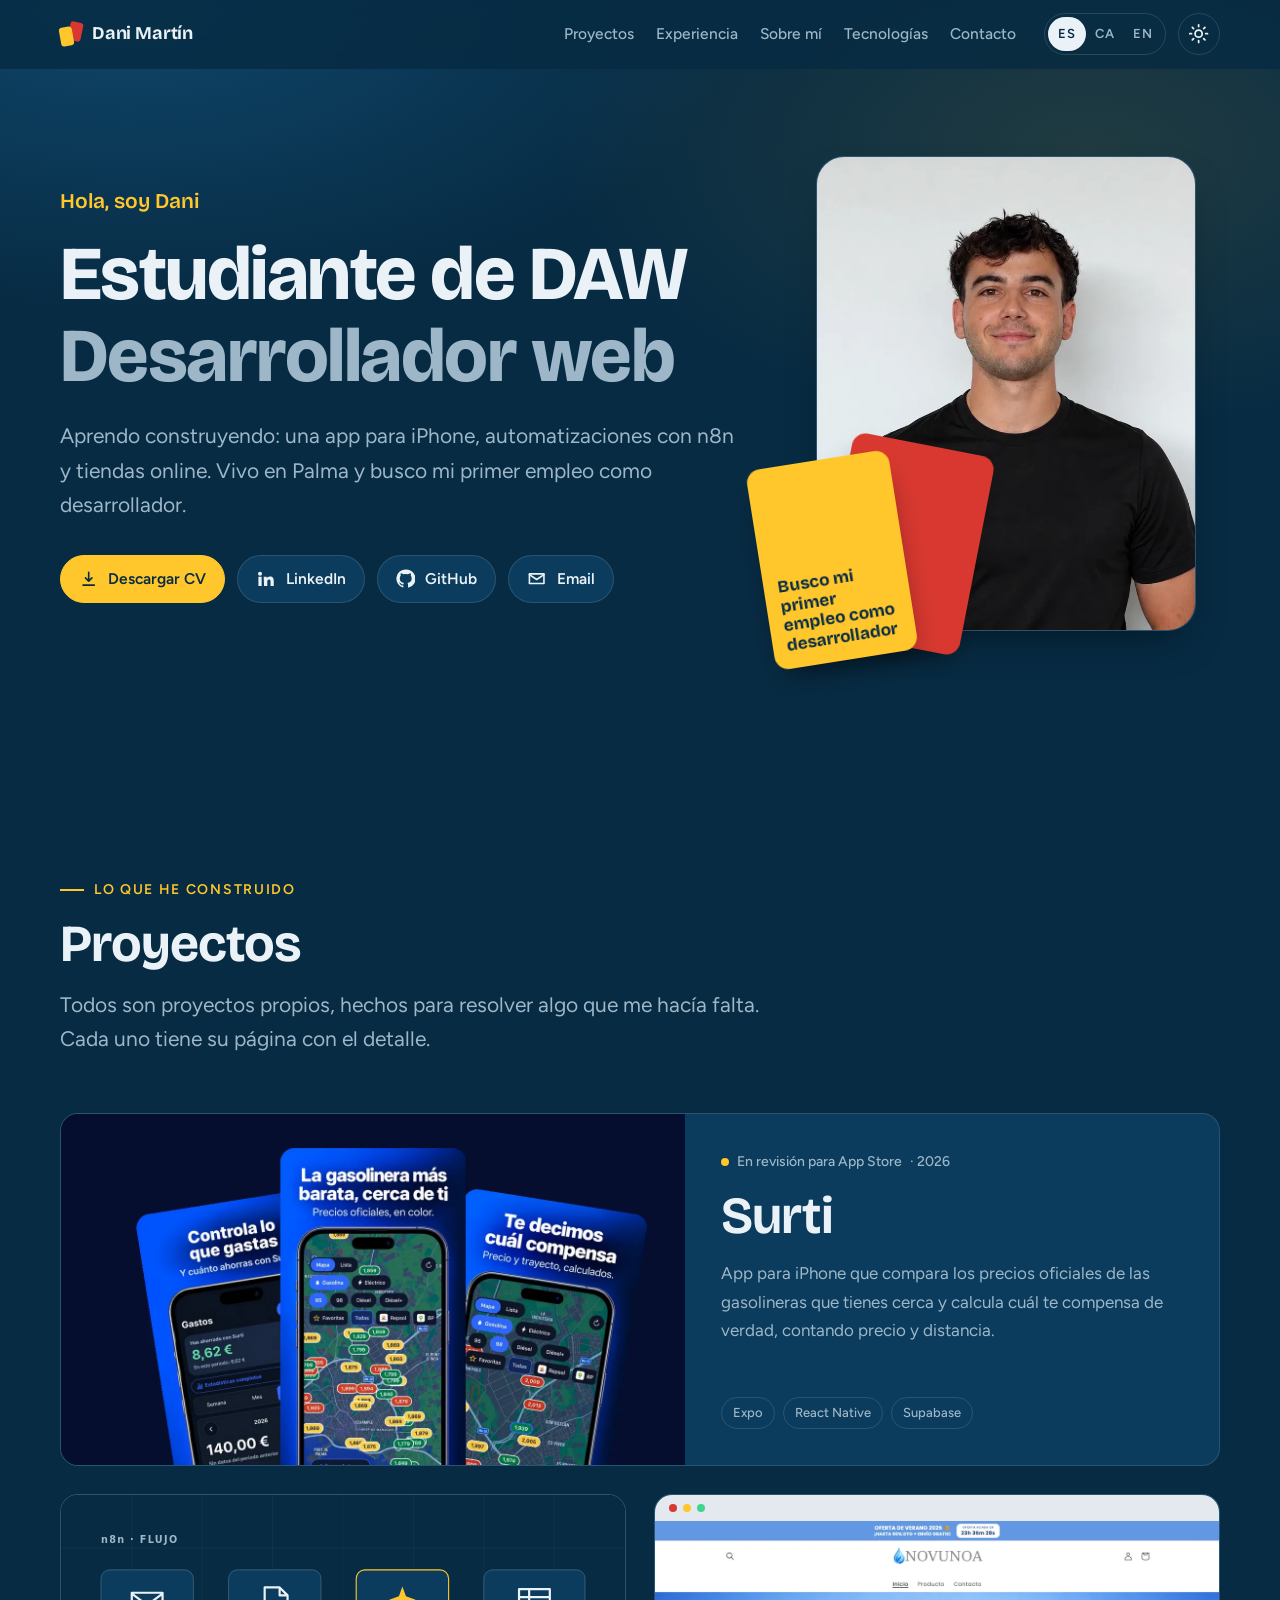
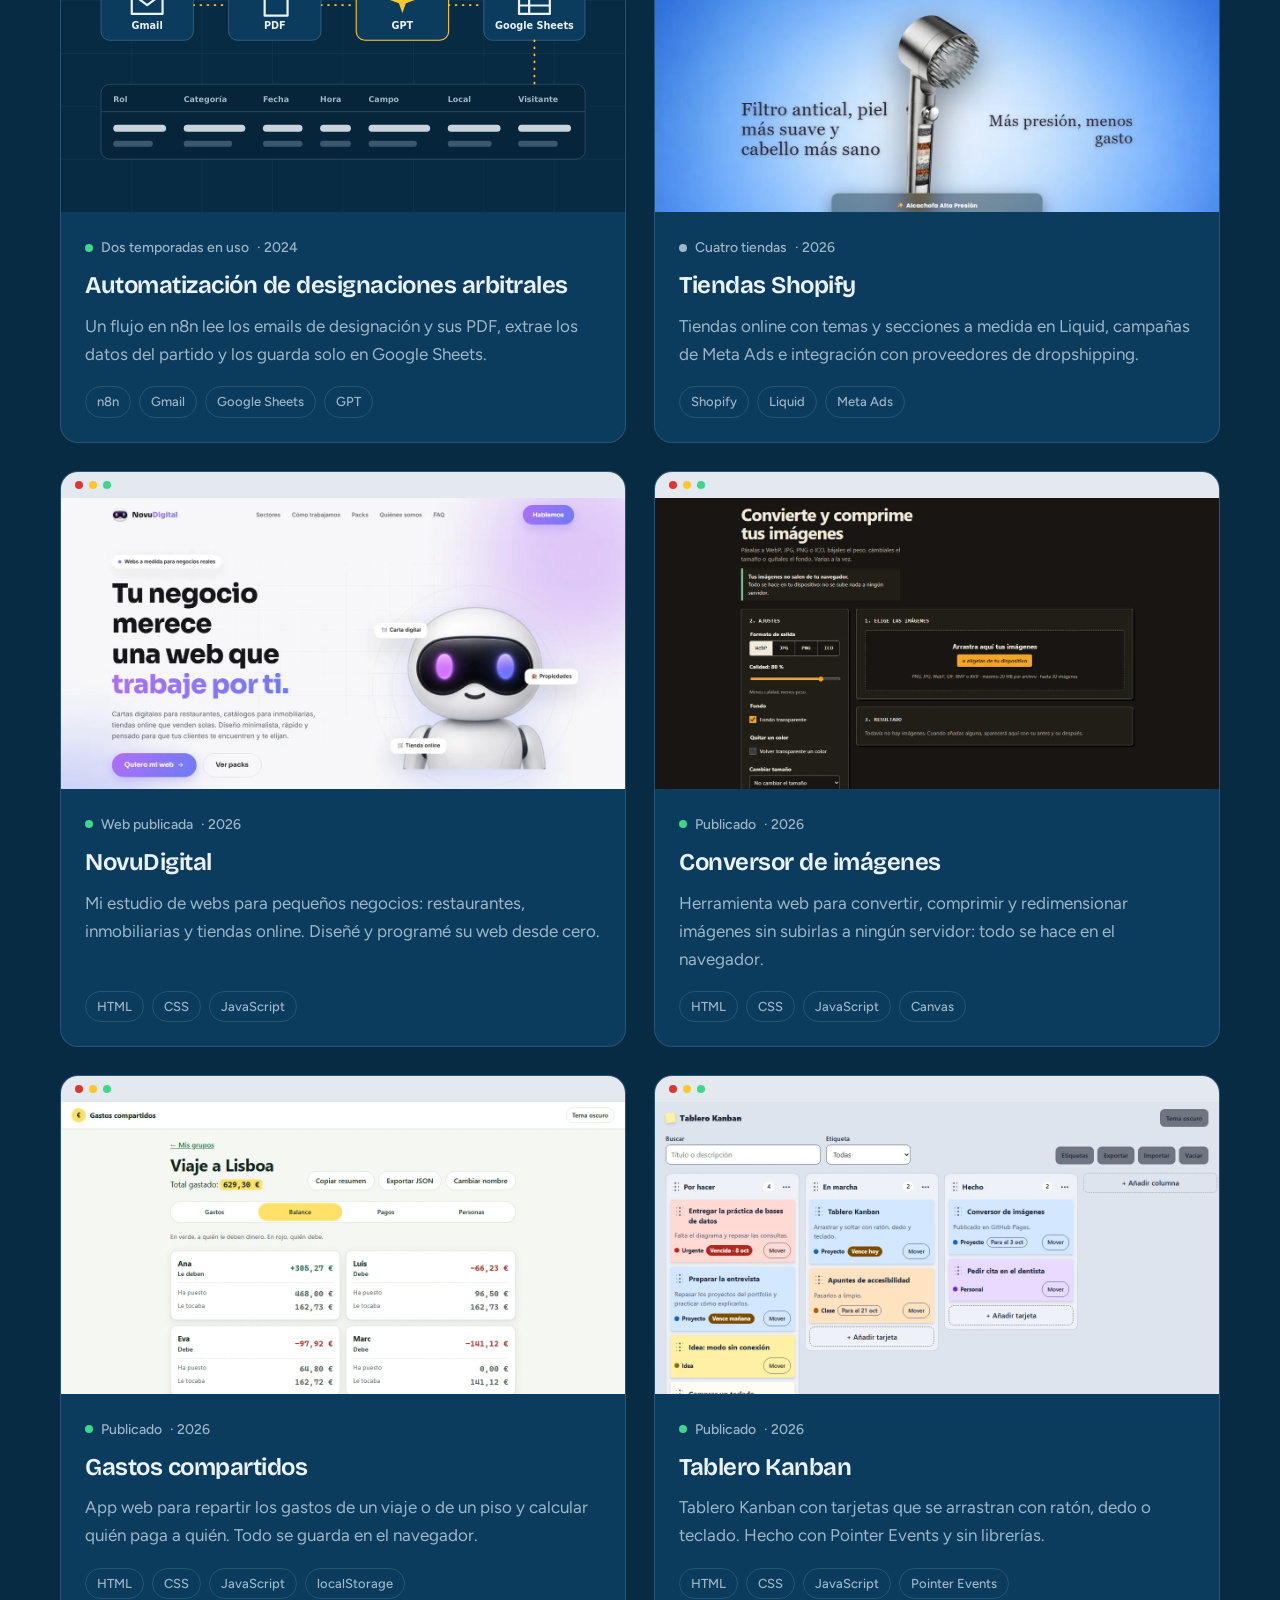
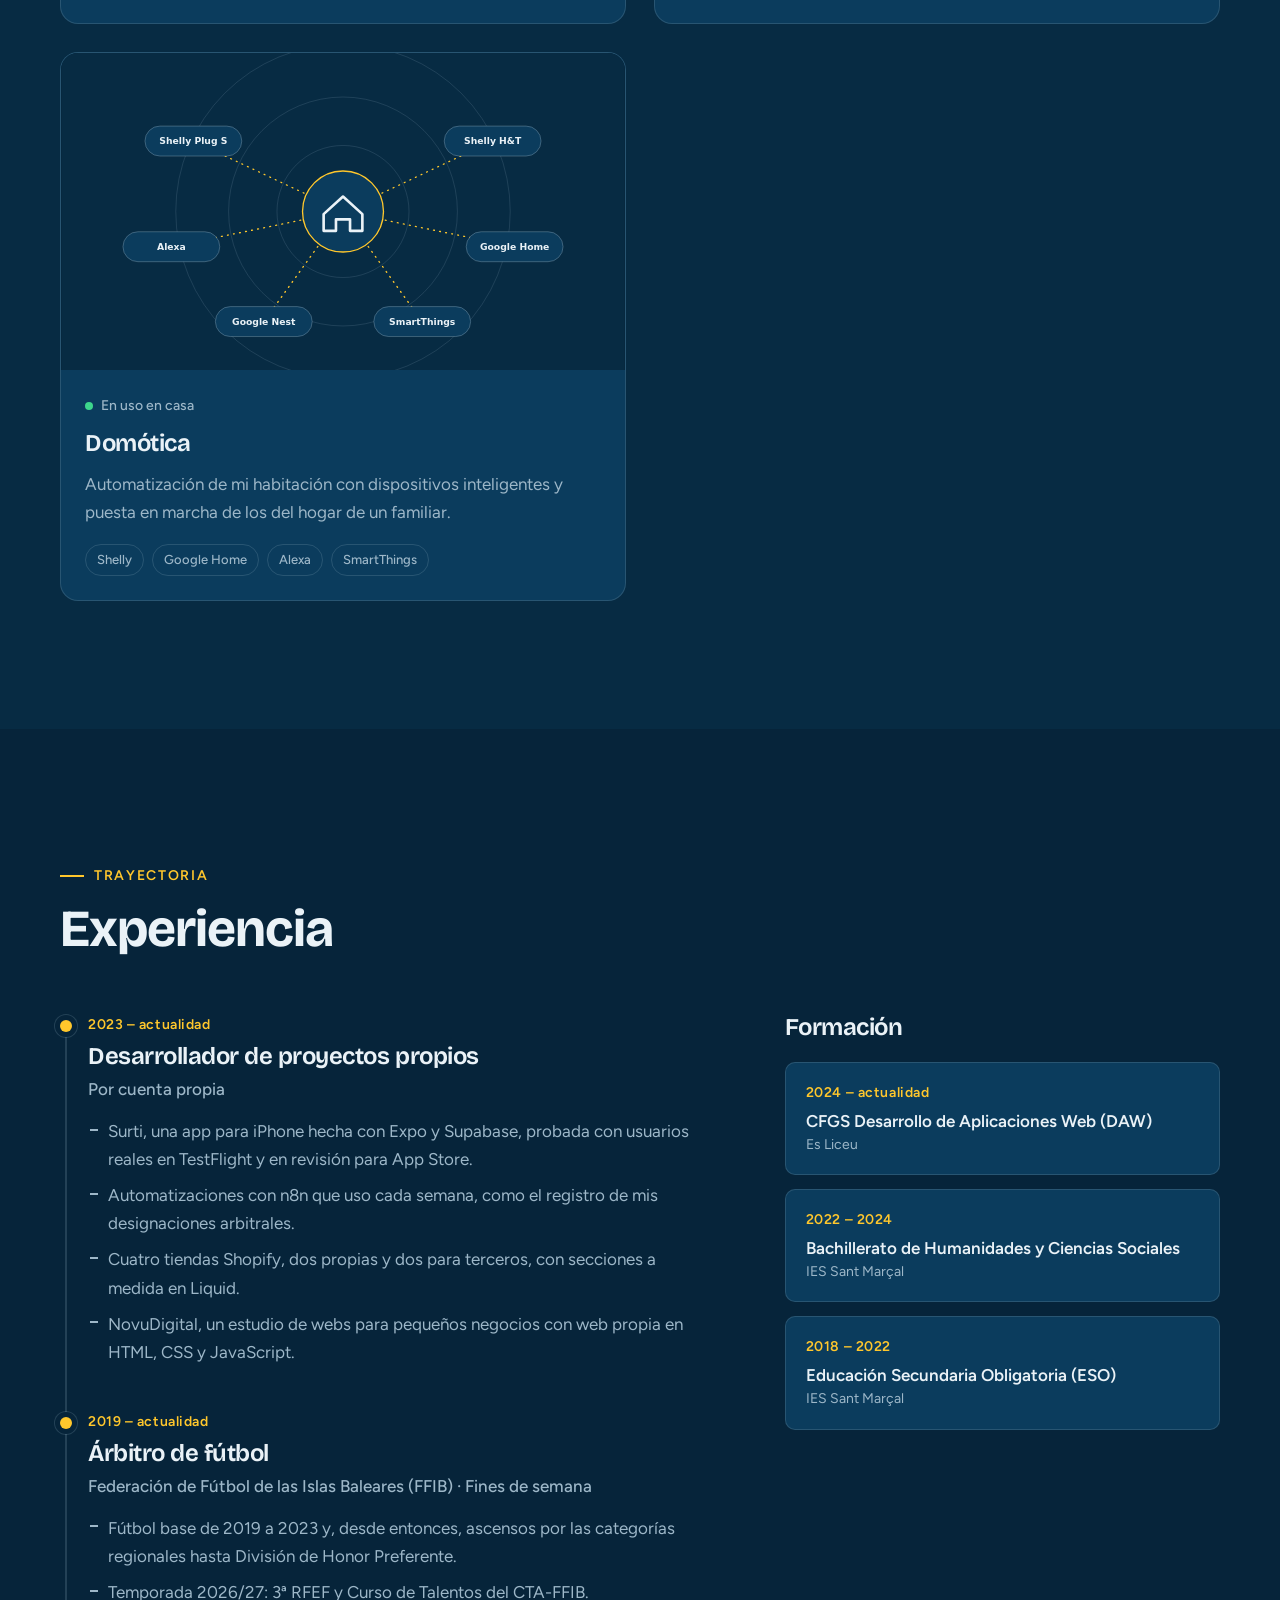
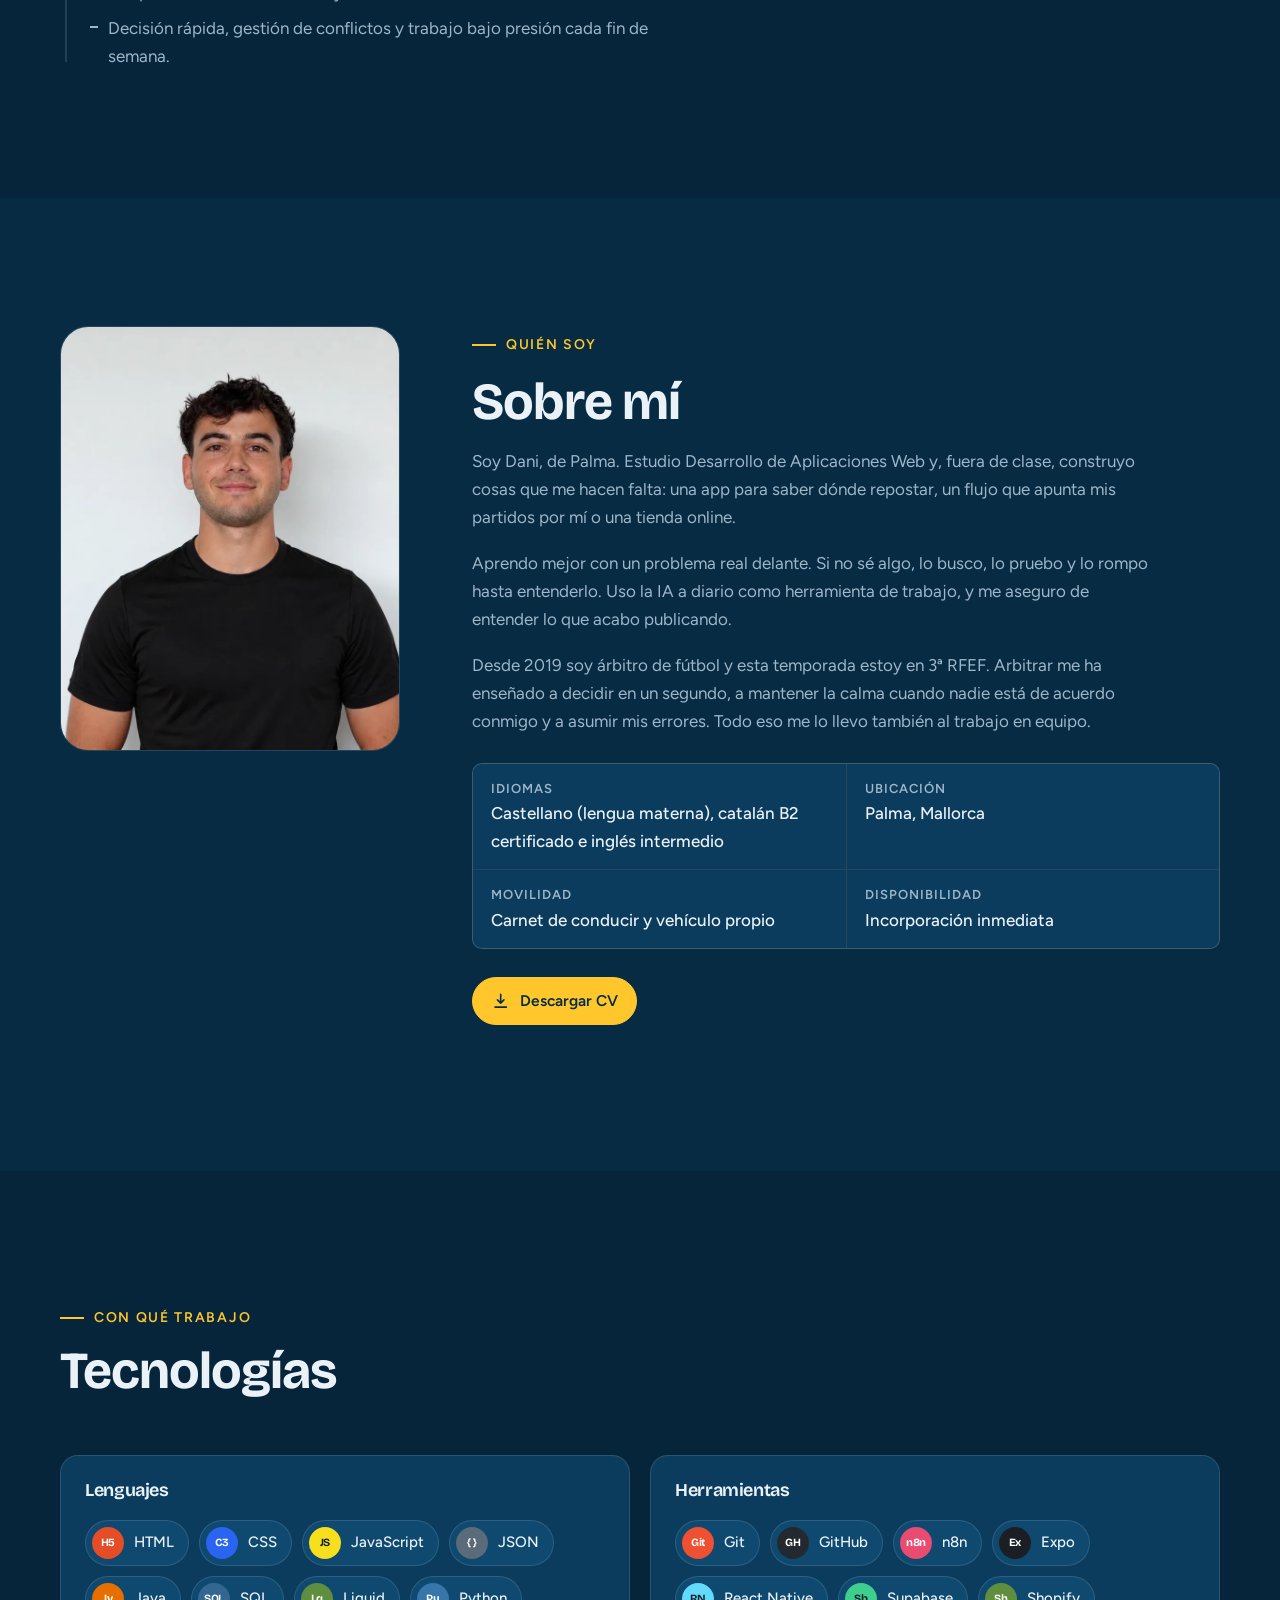
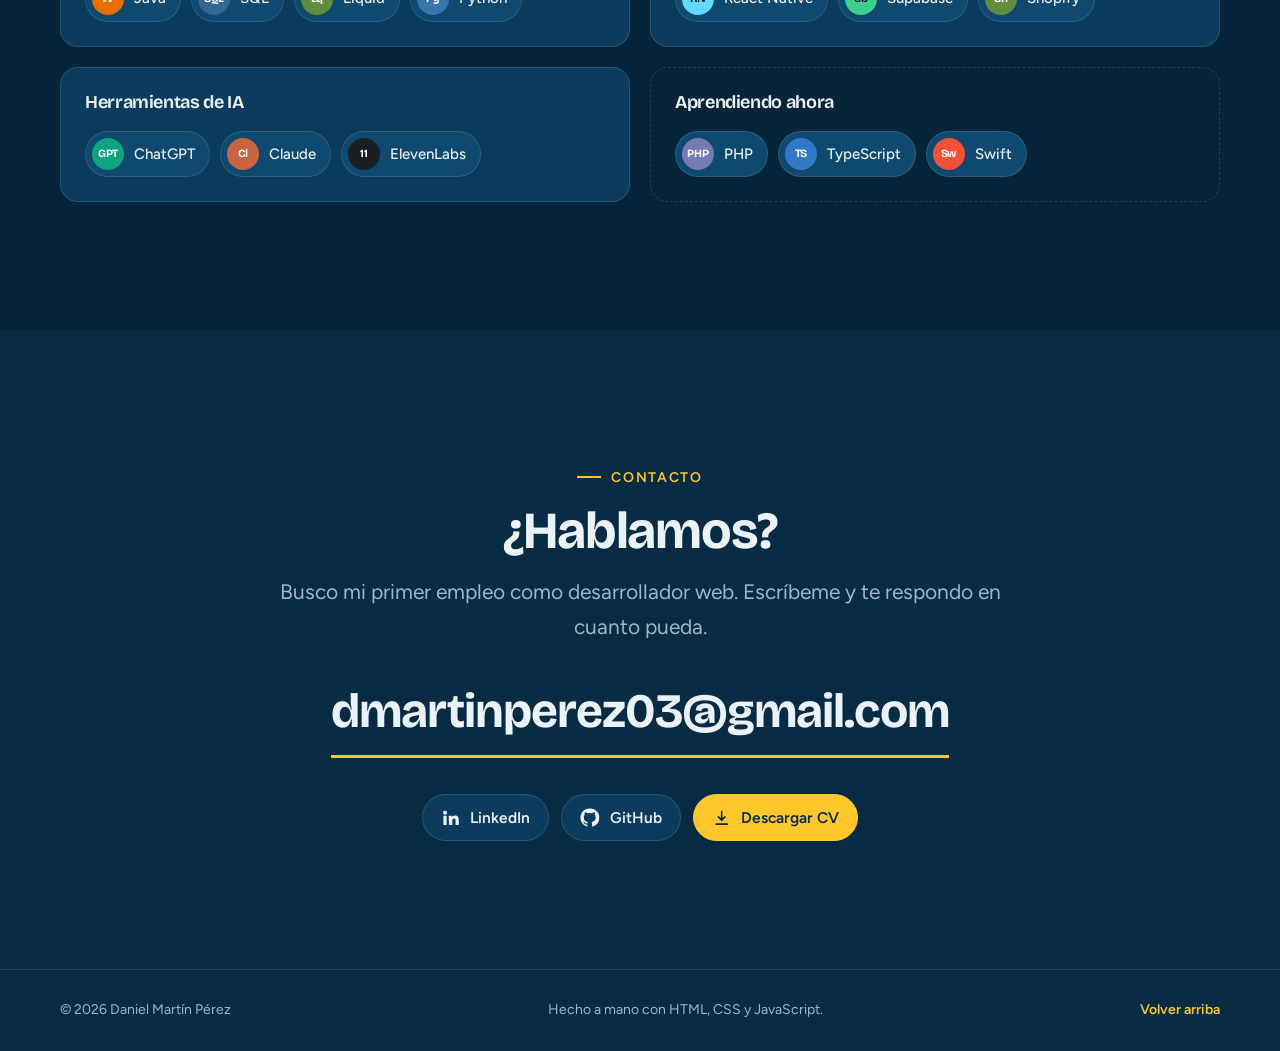
==== index.html @ a33f3e6a "Añade el proyecto Tablero Kanban: tarjeta, página y traducciones" ====
<!DOCTYPE html>
<html lang="es" data-theme="dark">
<head>
  <meta charset="utf-8">
  <meta name="viewport" content="width=device-width, initial-scale=1">
  <title data-i18n="meta.title">Dani Martín · Desarrollador web en Palma</title>
  <meta name="description" data-i18n-attr="content=meta.desc" content="Portfolio de Daniel Martín Pérez, estudiante de DAW en Palma. Proyectos propios: app para iPhone, automatizaciones con n8n y tiendas Shopify.">
  <meta name="author" content="Daniel Martín Pérez">
  <meta name="theme-color" content="#072B43">
  <link rel="canonical" href="https://danimartin03.github.io/">

  <!-- Open Graph / Twitter Card -->
  <meta property="og:type" content="website">
  <meta property="og:url" content="https://danimartin03.github.io/">
  <meta property="og:title" content="Dani Martín · Desarrollador web en Palma">
  <meta property="og:description" content="Estudiante de DAW. Proyectos propios: app para iPhone, automatizaciones con n8n y tiendas Shopify.">
  <meta property="og:image" content="https://danimartin03.github.io/assets/img/og.jpg">
  <meta property="og:locale" content="es_ES">
  <meta name="twitter:card" content="summary_large_image">
  <meta name="twitter:title" content="Dani Martín · Desarrollador web en Palma">
  <meta name="twitter:description" content="Estudiante de DAW. Proyectos propios: app para iPhone, automatizaciones con n8n y tiendas Shopify.">
  <meta name="twitter:image" content="https://danimartin03.github.io/assets/img/og.jpg">

  <link rel="icon" href="favicon.svg" type="image/svg+xml">

  <!-- Se ejecuta antes de pintar: aplica el tema guardado y avisa al CSS de que hay JS -->
  <script>
    (function () {
      var root = document.documentElement;
      root.classList.add('js');
      try {
        var saved = localStorage.getItem('theme');
        if (saved === 'light' || saved === 'dark') root.setAttribute('data-theme', saved);
      } catch (e) { /* sin acceso a localStorage: se queda el tema oscuro */ }
    })();
  </script>

  <link rel="preconnect" href="https://fonts.googleapis.com">
  <link rel="preconnect" href="https://fonts.gstatic.com" crossorigin>
  <link href="https://fonts.googleapis.com/css2?family=Bricolage+Grotesque:opsz,wght@12..96,400..800&family=Figtree:wght@400;500;600&display=swap" rel="stylesheet">

  <link rel="stylesheet" href="css/base.css">
  <link rel="stylesheet" href="css/layout.css">
  <link rel="stylesheet" href="css/components.css">
  <link rel="stylesheet" href="css/animations.css">
</head>
<body>
  <a class="skip-link" href="#contenido" data-i18n="a11y.skip">Saltar al contenido</a>
  <div class="progress" aria-hidden="true"><span class="progress__bar"></span></div>

  <!-- ============ CABECERA ============ -->
  <header class="header">
    <div class="container header__inner">
      <a class="logo" href="#inicio" aria-label="Dani Martín, inicio" data-i18n-attr="aria-label=a11y.home">
        <span class="logo__cards" aria-hidden="true"><i></i><i></i></span>
        Dani Martín
      </a>

      <button class="icon-btn header__toggle" type="button" aria-expanded="false" aria-controls="menu" aria-label="Abrir menú" data-i18n-attr="aria-label=a11y.menu">
        <svg class="icon icon--open" aria-hidden="true"><use href="assets/icons/sprite.svg#menu"/></svg>
        <svg class="icon icon--close" aria-hidden="true"><use href="assets/icons/sprite.svg#close"/></svg>
      </button>

      <div class="header__menu" id="menu">
        <nav class="nav" aria-label="Principal" data-i18n-attr="aria-label=a11y.nav">
          <a class="nav__link" href="#proyectos" data-i18n="nav.projects">Proyectos</a>
          <a class="nav__link" href="#experiencia" data-i18n="nav.experience">Experiencia</a>
          <a class="nav__link" href="#sobre-mi" data-i18n="nav.about">Sobre mí</a>
          <a class="nav__link" href="#tecnologias" data-i18n="nav.tech">Tecnologías</a>
          <a class="nav__link" href="#contacto" data-i18n="nav.contact">Contacto</a>
        </nav>

        <div class="header__tools">
          <div class="lang" role="group" aria-label="Idioma" data-i18n-attr="aria-label=a11y.lang">
            <button class="lang__btn" type="button" data-lang="es" aria-pressed="true" lang="es" title="Castellano">ES</button>
            <button class="lang__btn" type="button" data-lang="ca" aria-pressed="false" lang="ca" title="Català">CA</button>
            <button class="lang__btn" type="button" data-lang="en" aria-pressed="false" lang="en" title="English">EN</button>
          </div>
          <button class="icon-btn theme-toggle" type="button" aria-label="Cambiar entre tema claro y oscuro" data-i18n-attr="aria-label=a11y.theme">
            <svg class="icon icon--sun" aria-hidden="true"><use href="assets/icons/sprite.svg#sun"/></svg>
            <svg class="icon icon--moon" aria-hidden="true"><use href="assets/icons/sprite.svg#moon"/></svg>
          </button>
        </div>
      </div>
    </div>
  </header>

  <main id="contenido">

    <!-- ============ PORTADA ============ -->
    <section class="hero" id="inicio">
      <div class="container hero__grid">
        <div class="hero__text">
          <p class="hero__hello hero-in" style="--d:0" data-i18n="hero.hello">Hola, soy Dani</p>
          <h1 class="hero__title hero-in" style="--d:1">
            <span data-i18n="hero.title1">Estudiante de DAW</span>
            <span class="hero__title-sep" aria-hidden="true">·</span>
            <span class="hero__title-accent" data-i18n="hero.title2">Desarrollador web</span>
          </h1>
          <p class="hero__lead hero-in" style="--d:2" data-i18n="hero.lead">Aprendo construyendo: una app para iPhone, automatizaciones con n8n y tiendas online. Vivo en Palma y busco mi primer empleo como desarrollador.</p>

          <ul class="hero__actions hero-in" style="--d:3">
            <li><a class="btn btn--primary" href="assets/cv/CV_Daniel_Martin_Perez.pdf" download>
              <svg class="icon" aria-hidden="true"><use href="assets/icons/sprite.svg#download"/></svg>
              <span data-i18n="cta.cv">Descargar CV</span></a></li>
            <li><a class="btn" href="https://www.linkedin.com/in/daniel-martin-perez-b0a5b6442" target="_blank" rel="noopener">
              <svg class="icon" aria-hidden="true"><use href="assets/icons/sprite.svg#linkedin"/></svg>LinkedIn</a></li>
            <li><a class="btn" href="https://github.com/danimartin03" target="_blank" rel="noopener">
              <svg class="icon" aria-hidden="true"><use href="assets/icons/sprite.svg#github"/></svg>GitHub</a></li>
            <li><a class="btn" href="mailto:dmartinperez03@gmail.com">
              <svg class="icon" aria-hidden="true"><use href="assets/icons/sprite.svg#mail"/></svg>
              <span data-i18n="cta.email">Email</span></a></li>
          </ul>
        </div>

        <div class="hero__visual">
          <div class="hero__photo hero-in" style="--d:2">
            <img src="assets/img/dani.webp" width="720" height="900" alt="Retrato de Dani Martín con camiseta negra" data-i18n-attr="alt=hero.photoAlt" fetchpriority="high">
          </div>
          <!-- Las dos tarjetas de árbitro: caen al final de la secuencia de entrada -->
          <div class="ref-card ref-card--red" aria-hidden="true"></div>
          <p class="ref-card ref-card--yellow" data-i18n="hero.card">Busco mi primer empleo como desarrollador</p>
        </div>
      </div>
    </section>

    <!-- ============ PROYECTOS ============ -->
    <section class="section" id="proyectos" aria-labelledby="t-proyectos">
      <div class="container">
        <header class="section__head" data-reveal>
          <p class="eyebrow reveal" data-i18n="projects.eyebrow">Lo que he construido</p>
          <h2 class="section__title reveal" id="t-proyectos" data-i18n="projects.title">Proyectos</h2>
          <p class="section__intro reveal" data-i18n="projects.intro">Todos son proyectos propios, hechos para resolver algo que me hacía falta. Cada uno tiene su página con el detalle.</p>
        </header>

        <div class="projects" data-reveal>

          <article class="card card--featured reveal">
            <div class="card__media">
              <img src="assets/img/proyectos/surti-cover.webp" width="1280" height="720" loading="lazy" alt="Tres pantallas de Surti: gastos, mapa de precios y mejor opción" data-i18n-attr="alt=surti.coverAlt">
              <img class="card__media-hover" src="assets/img/proyectos/surti-web.webp" width="1280" height="720" loading="lazy" alt="">
              <span class="card__cta" aria-hidden="true"><span data-i18n="projects.view">Ver proyecto</span>
                <svg class="icon"><use href="assets/icons/sprite.svg#arrow-right"/></svg></span>
            </div>
            <div class="card__body">
              <p class="card__status"><span class="dot dot--yellow"></span><span data-i18n="surti.status">En revisión para App Store</span> · 2026</p>
              <h3 class="card__title"><a href="proyectos/surti.html">Surti</a></h3>
              <p class="card__desc" data-i18n="surti.card">App para iPhone que compara los precios oficiales de las gasolineras que tienes cerca y calcula cuál te compensa de verdad, contando precio y distancia.</p>
              <ul class="tags" aria-label="Tecnologías" data-i18n-attr="aria-label=a11y.techList">
                <li>Expo</li><li>React Native</li><li>Supabase</li>
              </ul>
            </div>
          </article>

          <article class="card reveal">
            <div class="card__media">
              <img src="assets/img/proyectos/designaciones.svg" width="1280" height="720" loading="lazy" alt="Esquema del flujo: Gmail, PDF, GPT y Google Sheets" data-i18n-attr="alt=n8n.coverAlt">
              <span class="card__cta" aria-hidden="true"><span data-i18n="projects.view">Ver proyecto</span>
                <svg class="icon"><use href="assets/icons/sprite.svg#arrow-right"/></svg></span>
            </div>
            <div class="card__body">
              <p class="card__status"><span class="dot dot--green"></span><span data-i18n="n8n.status">Dos temporadas en uso</span> · 2024</p>
              <h3 class="card__title"><a href="proyectos/designaciones.html" data-i18n="n8n.title">Automatización de designaciones arbitrales</a></h3>
              <p class="card__desc" data-i18n="n8n.card">Un flujo en n8n lee los emails de designación y sus PDF, extrae los datos del partido y los guarda solo en Google Sheets.</p>
              <ul class="tags" aria-label="Tecnologías" data-i18n-attr="aria-label=a11y.techList">
                <li>n8n</li><li>Gmail</li><li>Google Sheets</li><li>GPT</li>
              </ul>
            </div>
          </article>

          <article class="card reveal">
            <div class="card__media card__media--browser">
              <img src="assets/img/proyectos/tienda-web.webp" width="1280" height="720" loading="lazy" alt="Página de inicio de una de mis tiendas en Shopify" data-i18n-attr="alt=shop.coverAlt">
              <span class="card__cta" aria-hidden="true"><span data-i18n="projects.view">Ver proyecto</span>
                <svg class="icon"><use href="assets/icons/sprite.svg#arrow-right"/></svg></span>
            </div>
            <div class="card__body">
              <p class="card__status"><span class="dot"></span><span data-i18n="shop.status">Cuatro tiendas</span> · 2026</p>
              <h3 class="card__title"><a href="proyectos/tiendas-shopify.html" data-i18n="shop.title">Tiendas Shopify</a></h3>
              <p class="card__desc" data-i18n="shop.card">Tiendas online con temas y secciones a medida en Liquid, campañas de Meta Ads e integración con proveedores de dropshipping.</p>
              <ul class="tags" aria-label="Tecnologías" data-i18n-attr="aria-label=a11y.techList">
                <li>Shopify</li><li>Liquid</li><li>Meta Ads</li>
              </ul>
            </div>
          </article>

          <article class="card reveal">
            <div class="card__media card__media--browser">
              <img src="assets/img/proyectos/novudigital-web.webp" width="1280" height="720" loading="lazy" alt="Página de inicio de NovuDigital" data-i18n-attr="alt=novu.coverAlt">
              <span class="card__cta" aria-hidden="true"><span data-i18n="projects.view">Ver proyecto</span>
                <svg class="icon"><use href="assets/icons/sprite.svg#arrow-right"/></svg></span>
            </div>
            <div class="card__body">
              <p class="card__status"><span class="dot dot--green"></span><span data-i18n="novu.status">Web publicada</span> · 2026</p>
              <h3 class="card__title"><a href="proyectos/novudigital.html">NovuDigital</a></h3>
              <p class="card__desc" data-i18n="novu.card">Mi estudio de webs para pequeños negocios: restaurantes, inmobiliarias y tiendas online. Diseñé y programé su web desde cero.</p>
              <ul class="tags" aria-label="Tecnologías" data-i18n-attr="aria-label=a11y.techList">
                <li>HTML</li><li>CSS</li><li>JavaScript</li>
              </ul>
            </div>
          </article>

          <article class="card reveal">
            <div class="card__media card__media--browser">
              <img src="assets/img/proyectos/conversor-imagenes-web.webp" width="1280" height="720" loading="lazy" alt="Pantalla del conversor de imágenes, con los ajustes a la izquierda y la zona para arrastrar las imágenes" data-i18n-attr="alt=conv.coverAlt">
              <span class="card__cta" aria-hidden="true"><span data-i18n="projects.view">Ver proyecto</span>
                <svg class="icon"><use href="assets/icons/sprite.svg#arrow-right"/></svg></span>
            </div>
            <div class="card__body">
              <p class="card__status"><span class="dot dot--green"></span><span data-i18n="conv.status">Publicado</span> · 2026</p>
              <h3 class="card__title"><a href="proyectos/conversor-imagenes.html" data-i18n="conv.title">Conversor de imágenes</a></h3>
              <p class="card__desc" data-i18n="conv.card">Herramienta web para convertir, comprimir y redimensionar imágenes sin subirlas a ningún servidor: todo se hace en el navegador.</p>
              <ul class="tags" aria-label="Tecnologías" data-i18n-attr="aria-label=a11y.techList">
                <li>HTML</li><li>CSS</li><li>JavaScript</li><li>Canvas</li>
              </ul>
            </div>
          </article>

          <article class="card reveal">
            <div class="card__media card__media--browser">
              <img src="assets/img/proyectos/gastos-compartidos-web.webp" width="1280" height="720" loading="lazy" alt="Pantalla de balance de Gastos compartidos, con lo que debe o le deben a cada persona de un grupo de ejemplo" data-i18n-attr="alt=gast.coverAlt">
              <span class="card__cta" aria-hidden="true"><span data-i18n="projects.view">Ver proyecto</span>
                <svg class="icon"><use href="assets/icons/sprite.svg#arrow-right"/></svg></span>
            </div>
            <div class="card__body">
              <p class="card__status"><span class="dot dot--green"></span><span data-i18n="gast.status">Publicado</span> · 2026</p>
              <h3 class="card__title"><a href="proyectos/gastos-compartidos.html" data-i18n="gast.title">Gastos compartidos</a></h3>
              <p class="card__desc" data-i18n="gast.card">App web para repartir los gastos de un viaje o de un piso y calcular quién paga a quién. Todo se guarda en el navegador.</p>
              <ul class="tags" aria-label="Tecnologías" data-i18n-attr="aria-label=a11y.techList">
                <li>HTML</li><li>CSS</li><li>JavaScript</li><li>localStorage</li>
              </ul>
            </div>
          </article>

          <article class="card reveal">
            <div class="card__media card__media--browser">
              <img src="assets/img/proyectos/tablero-kanban-web.webp" width="1280" height="720" loading="lazy" alt="Tablero Kanban con tres columnas y tarjetas de colores con etiquetas y fechas límite" data-i18n-attr="alt=kan.coverAlt">
              <span class="card__cta" aria-hidden="true"><span data-i18n="projects.view">Ver proyecto</span>
                <svg class="icon"><use href="assets/icons/sprite.svg#arrow-right"/></svg></span>
            </div>
            <div class="card__body">
              <p class="card__status"><span class="dot dot--green"></span><span data-i18n="kan.status">Publicado</span> · 2026</p>
              <h3 class="card__title"><a href="proyectos/tablero-kanban.html" data-i18n="kan.title">Tablero Kanban</a></h3>
              <p class="card__desc" data-i18n="kan.card">Tablero Kanban con tarjetas que se arrastran con ratón, dedo o teclado. Hecho con Pointer Events y sin librerías.</p>
              <ul class="tags" aria-label="Tecnologías" data-i18n-attr="aria-label=a11y.techList">
                <li>HTML</li><li>CSS</li><li>JavaScript</li><li>Pointer Events</li>
              </ul>
            </div>
          </article>

          <article class="card reveal">
            <div class="card__media">
              <img src="assets/img/proyectos/domotica.svg" width="1280" height="720" loading="lazy" alt="Ilustración de una casa conectada con seis dispositivos" data-i18n-attr="alt=domo.coverAlt">
              <span class="card__cta" aria-hidden="true"><span data-i18n="projects.view">Ver proyecto</span>
                <svg class="icon"><use href="assets/icons/sprite.svg#arrow-right"/></svg></span>
            </div>
            <div class="card__body">
              <p class="card__status"><span class="dot dot--green"></span><span data-i18n="domo.status">En uso en casa</span></p>
              <h3 class="card__title"><a href="proyectos/domotica.html" data-i18n="domo.title">Domótica</a></h3>
              <p class="card__desc" data-i18n="domo.card">Automatización de mi habitación con dispositivos inteligentes y puesta en marcha de los del hogar de un familiar.</p>
              <ul class="tags" aria-label="Tecnologías" data-i18n-attr="aria-label=a11y.techList">
                <li>Shelly</li><li>Google Home</li><li>Alexa</li><li>SmartThings</li>
              </ul>
            </div>
          </article>

        </div>
      </div>
    </section>

    <!-- ============ EXPERIENCIA Y FORMACIÓN ============ -->
    <section class="section section--alt" id="experiencia" aria-labelledby="t-experiencia">
      <div class="container">
        <header class="section__head" data-reveal>
          <p class="eyebrow reveal" data-i18n="exp.eyebrow">Trayectoria</p>
          <h2 class="section__title reveal" id="t-experiencia" data-i18n="exp.title">Experiencia</h2>
        </header>

        <div class="split">
          <ol class="timeline" data-reveal>
            <li class="timeline__item reveal">
              <p class="timeline__date" data-i18n="exp.dev.date">2023 – actualidad</p>
              <h3 class="timeline__role" data-i18n="exp.dev.role">Desarrollador de proyectos propios</h3>
              <p class="timeline__org" data-i18n="exp.dev.org">Por cuenta propia</p>
              <ul class="list">
                <li data-i18n="exp.dev.b1">Surti, una app para iPhone hecha con Expo y Supabase, probada con usuarios reales en TestFlight y en revisión para App Store.</li>
                <li data-i18n="exp.dev.b2">Automatizaciones con n8n que uso cada semana, como el registro de mis designaciones arbitrales.</li>
                <li data-i18n="exp.dev.b3">Cuatro tiendas Shopify, dos propias y dos para terceros, con secciones a medida en Liquid.</li>
                <li data-i18n="exp.dev.b4">NovuDigital, un estudio de webs para pequeños negocios con web propia en HTML, CSS y JavaScript.</li>
              </ul>
            </li>
            <li class="timeline__item reveal">
              <p class="timeline__date" data-i18n="exp.ref.date">2019 – actualidad</p>
              <h3 class="timeline__role" data-i18n="exp.ref.role">Árbitro de fútbol</h3>
              <p class="timeline__org" data-i18n="exp.ref.org">Federación de Fútbol de las Islas Baleares (FFIB) · Fines de semana</p>
              <ul class="list">
                <li data-i18n="exp.ref.b1">Fútbol base de 2019 a 2023 y, desde entonces, ascensos por las categorías regionales hasta División de Honor Preferente.</li>
                <li data-i18n="exp.ref.b2">Temporada 2026/27: 3ª RFEF y Curso de Talentos del CTA-FFIB.</li>
                <li data-i18n="exp.ref.b3">Decisión rápida, gestión de conflictos y trabajo bajo presión cada fin de semana.</li>
              </ul>
            </li>
          </ol>

          <div class="edu" data-reveal>
            <h3 class="edu__title reveal" data-i18n="edu.title">Formación</h3>
            <ul class="edu__list">
              <li class="edu__item reveal">
                <p class="timeline__date" data-i18n="edu.daw.date">2024 – actualidad</p>
                <p class="edu__name" data-i18n="edu.daw.name">CFGS Desarrollo de Aplicaciones Web (DAW)</p>
                <p class="edu__org">Es Liceu</p>
              </li>
              <li class="edu__item reveal">
                <p class="timeline__date">2022 – 2024</p>
                <p class="edu__name" data-i18n="edu.bach.name">Bachillerato de Humanidades y Ciencias Sociales</p>
                <p class="edu__org">IES Sant Marçal</p>
              </li>
              <li class="edu__item reveal">
                <p class="timeline__date">2018 – 2022</p>
                <p class="edu__name" data-i18n="edu.eso.name">Educación Secundaria Obligatoria (ESO)</p>
                <p class="edu__org">IES Sant Marçal</p>
              </li>
            </ul>
          </div>
        </div>
      </div>
    </section>

    <!-- ============ SOBRE MÍ ============ -->
    <section class="section" id="sobre-mi" aria-labelledby="t-sobre-mi">
      <div class="container about" data-reveal>
        <div class="about__photo reveal">
          <img src="assets/img/dani.webp" width="720" height="900" loading="lazy" alt="Dani Martín" >
        </div>
        <div class="about__text">
          <p class="eyebrow reveal" data-i18n="about.eyebrow">Quién soy</p>
          <h2 class="section__title reveal" id="t-sobre-mi" data-i18n="about.title">Sobre mí</h2>
          <p class="reveal" data-i18n="about.p1">Soy Dani, de Palma. Estudio Desarrollo de Aplicaciones Web y, fuera de clase, construyo cosas que me hacen falta: una app para saber dónde repostar, un flujo que apunta mis partidos por mí o una tienda online.</p>
          <p class="reveal" data-i18n="about.p2">Aprendo mejor con un problema real delante. Si no sé algo, lo busco, lo pruebo y lo rompo hasta entenderlo. Uso la IA a diario como herramienta de trabajo, y me aseguro de entender lo que acabo publicando.</p>
          <p class="reveal" data-i18n="about.p3">Desde 2019 soy árbitro de fútbol y esta temporada estoy en 3ª RFEF. Arbitrar me ha enseñado a decidir en un segundo, a mantener la calma cuando nadie está de acuerdo conmigo y a asumir mis errores. Todo eso me lo llevo también al trabajo en equipo.</p>

          <dl class="facts reveal">
            <div><dt data-i18n="facts.langs">Idiomas</dt>
              <dd data-i18n="facts.langsV">Castellano (lengua materna), catalán B2 certificado e inglés intermedio</dd></div>
            <div><dt data-i18n="facts.where">Ubicación</dt>
              <dd data-i18n="facts.whereV">Palma, Mallorca</dd></div>
            <div><dt data-i18n="facts.car">Movilidad</dt>
              <dd data-i18n="facts.carV">Carnet de conducir y vehículo propio</dd></div>
            <div><dt data-i18n="facts.avail">Disponibilidad</dt>
              <dd data-i18n="facts.availV">Incorporación inmediata</dd></div>
          </dl>

          <p class="reveal"><a class="btn btn--primary" href="assets/cv/CV_Daniel_Martin_Perez.pdf" download>
            <svg class="icon" aria-hidden="true"><use href="assets/icons/sprite.svg#download"/></svg>
            <span data-i18n="cta.cv">Descargar CV</span></a></p>
        </div>
      </div>
    </section>

    <!-- ============ TECNOLOGÍAS ============ -->
    <section class="section section--alt" id="tecnologias" aria-labelledby="t-tecnologias">
      <div class="container">
        <header class="section__head" data-reveal>
          <p class="eyebrow reveal" data-i18n="tech.eyebrow">Con qué trabajo</p>
          <h2 class="section__title reveal" id="t-tecnologias" data-i18n="tech.title">Tecnologías</h2>
        </header>

        <!-- El icono de cada tecnología es un distintivo hecho con CSS: --c es su color -->
        <div class="tech" data-reveal>
          <section class="tech__group reveal" aria-labelledby="tg-1">
            <h3 class="tech__title" id="tg-1" data-i18n="tech.langs">Lenguajes</h3>
            <ul class="tech__list">
              <li><span class="badge" style="--c:#E44D26" aria-hidden="true">H5</span>HTML</li>
              <li><span class="badge" style="--c:#2965F1" aria-hidden="true">C3</span>CSS</li>
              <li><span class="badge badge--dark" style="--c:#F7DF1E" aria-hidden="true">JS</span>JavaScript</li>
              <li><span class="badge" style="--c:#5B6B7A" aria-hidden="true">{ }</span>JSON</li>
              <li><span class="badge" style="--c:#E76F00" aria-hidden="true">Jv</span>Java</li>
              <li><span class="badge" style="--c:#336791" aria-hidden="true">SQL</span>SQL</li>
              <li><span class="badge" style="--c:#5E8E3E" aria-hidden="true">Lq</span>Liquid</li>
              <li><span class="badge" style="--c:#3776AB" aria-hidden="true">Py</span>Python</li>
            </ul>
          </section>
          <section class="tech__group reveal" aria-labelledby="tg-2">
            <h3 class="tech__title" id="tg-2" data-i18n="tech.tools">Herramientas</h3>
            <ul class="tech__list">
              <li><span class="badge" style="--c:#F05032" aria-hidden="true">Git</span>Git</li>
              <li><span class="badge" style="--c:#24292F" aria-hidden="true">GH</span>GitHub</li>
              <li><span class="badge" style="--c:#EA4B71" aria-hidden="true">n8n</span>n8n</li>
              <li><span class="badge" style="--c:#1B1F23" aria-hidden="true">Ex</span>Expo</li>
              <li><span class="badge badge--dark" style="--c:#61DAFB" aria-hidden="true">RN</span>React Native</li>
              <li><span class="badge badge--dark" style="--c:#3ECF8E" aria-hidden="true">Sb</span>Supabase</li>
              <li><span class="badge" style="--c:#5E8E3E" aria-hidden="true">Sh</span>Shopify</li>
            </ul>
          </section>
          <section class="tech__group reveal" aria-labelledby="tg-3">
            <h3 class="tech__title" id="tg-3" data-i18n="tech.ai">Herramientas de IA</h3>
            <ul class="tech__list">
              <li><span class="badge" style="--c:#10A37F" aria-hidden="true">GPT</span>ChatGPT</li>
              <li><span class="badge" style="--c:#C96442" aria-hidden="true">Cl</span>Claude</li>
              <li><span class="badge" style="--c:#1B1F23" aria-hidden="true">11</span>ElevenLabs</li>
            </ul>
          </section>
          <section class="tech__group tech__group--learning reveal" aria-labelledby="tg-4">
            <h3 class="tech__title" id="tg-4" data-i18n="tech.learning">Aprendiendo ahora</h3>
            <ul class="tech__list">
              <li><span class="badge" style="--c:#777BB4" aria-hidden="true">PHP</span>PHP</li>
              <li><span class="badge" style="--c:#3178C6" aria-hidden="true">TS</span>TypeScript</li>
              <li><span class="badge" style="--c:#F05138" aria-hidden="true">Sw</span>Swift</li>
            </ul>
          </section>
        </div>
      </div>
    </section>

    <!-- ============ CONTACTO ============ -->
    <section class="section contact" id="contacto" aria-labelledby="t-contacto">
      <div class="container" data-reveal>
        <p class="eyebrow reveal" data-i18n="contact.eyebrow">Contacto</p>
        <h2 class="section__title reveal" id="t-contacto" data-i18n="contact.title">¿Hablamos?</h2>
        <p class="section__intro reveal" data-i18n="contact.intro">Busco mi primer empleo como desarrollador web. Escríbeme y te respondo en cuanto pueda.</p>
        <p class="reveal"><a class="contact__mail" href="mailto:dmartinperez03@gmail.com">dmartinperez03@gmail.com</a></p>
        <ul class="hero__actions reveal">
          <li><a class="btn" href="https://www.linkedin.com/in/daniel-martin-perez-b0a5b6442" target="_blank" rel="noopener">
            <svg class="icon" aria-hidden="true"><use href="assets/icons/sprite.svg#linkedin"/></svg>LinkedIn</a></li>
          <li><a class="btn" href="https://github.com/danimartin03" target="_blank" rel="noopener">
            <svg class="icon" aria-hidden="true"><use href="assets/icons/sprite.svg#github"/></svg>GitHub</a></li>
          <li><a class="btn btn--primary" href="assets/cv/CV_Daniel_Martin_Perez.pdf" download>
            <svg class="icon" aria-hidden="true"><use href="assets/icons/sprite.svg#download"/></svg>
            <span data-i18n="cta.cv">Descargar CV</span></a></li>
        </ul>
      </div>
    </section>
  </main>

  <!-- ============ PIE ============ -->
  <footer class="footer">
    <div class="container footer__inner">
      <p>© <span data-year>2026</span> Daniel Martín Pérez</p>
      <p data-i18n="footer.made">Hecho a mano con HTML, CSS y JavaScript.</p>
      <a class="link" href="#inicio" data-i18n="footer.top">Volver arriba</a>
    </div>
  </footer>

  <script src="js/theme.js" defer></script>
  <script src="js/i18n.js" defer></script>
  <script src="js/reveal.js" defer></script>
  <script src="js/main.js" defer></script>
</body>
</html>
---- css/base.css ----
/* ==========================================================
   base.css — variables de diseño, reset y tipografía
   ========================================================== */

/* ---------- Tema oscuro (por defecto) ---------- */
:root {
  --bg: #072B43;
  --bg-alt: #06243A;
  --surface: #0B3C5D;
  --surface-2: #10496F;
  --line: rgba(157, 183, 200, .2);
  --text: #EAF2F7;
  --muted: #9DB7C8;
  --accent: #FFC72C;        /* amarillo tarjeta */
  --accent-ink: #072B43;    /* texto sobre amarillo */
  --link: #FFC72C;
  --red: #D8382F;           /* rojo tarjeta: solo como relleno */
  --green: #3DD68C;
  --shadow: 0 18px 40px -18px rgba(0, 0, 0, .55);
  --header-bg: rgba(7, 43, 67, .82);

  --font-display: "Bricolage Grotesque", "Segoe UI", system-ui, sans-serif;
  --font-body: "Figtree", "Segoe UI", system-ui, sans-serif;

  /* Escala tipográfica fluida: crece con el ancho de pantalla */
  --fs-sm: .875rem;
  --fs-base: clamp(1rem, .96rem + .2vw, 1.0625rem);
  --fs-lg: clamp(1.125rem, 1.05rem + .4vw, 1.3125rem);
  --fs-h3: clamp(1.25rem, 1.15rem + .5vw, 1.5rem);
  --fs-h2: clamp(2rem, 1.5rem + 2.4vw, 3.25rem);
  --fs-h1: clamp(2.5rem, 1.6rem + 4.6vw, 4.75rem);

  --radius: 18px;
  --radius-sm: 10px;
  --container: 1160px;
  --header-h: 68px;
  --ease: cubic-bezier(.2, .7, .2, 1);

  color-scheme: dark;
}

/* ---------- Tema claro ---------- */
:root[data-theme="light"] {
  --bg: #EAF2F7;
  --bg-alt: #DDE9F1;
  --surface: #FFFFFF;
  --surface-2: #F4F8FB;
  --line: rgba(11, 60, 93, .16);
  --text: #072B43;
  --muted: #3D6079;
  --link: #0B3C5D;
  --green: #0E7C4A;
  --shadow: 0 18px 40px -22px rgba(7, 43, 67, .35);
  --header-bg: rgba(234, 242, 247, .85);
  color-scheme: light;
}

/* ---------- Reset mínimo ---------- */
*, *::before, *::after { box-sizing: border-box; }

html {
  scroll-behavior: smooth;
  scroll-padding-top: calc(var(--header-h) + 16px);
  -webkit-text-size-adjust: 100%;
}

body {
  margin: 0;
  background: var(--bg);
  color: var(--text);
  font-family: var(--font-body);
  font-size: var(--fs-base);
  line-height: 1.65;
  -webkit-font-smoothing: antialiased;
  overflow-x: hidden;
}

img, svg { display: block; max-width: 100%; }
img { height: auto; }
ul, ol { margin: 0; padding: 0; list-style: none; }
p, h1, h2, h3, dl, dd, figure { margin: 0; }
button { font: inherit; color: inherit; cursor: pointer; }
a { color: inherit; }

/* ---------- Tipografía ---------- */
h1, h2, h3 {
  font-family: var(--font-display);
  line-height: 1.08;
  letter-spacing: -.02em;
  text-wrap: balance;
}
h1 { font-size: var(--fs-h1); font-weight: 750; }
h2 { font-size: var(--fs-h2); font-weight: 700; }
h3 { font-size: var(--fs-h3); font-weight: 650; line-height: 1.2; }

/* ---------- Accesibilidad ---------- */
:focus-visible {
  outline: 3px solid var(--accent);
  outline-offset: 3px;
  border-radius: 6px;
}
:root[data-theme="light"] :focus-visible { outline-color: #0B3C5D; }

.skip-link {
  position: absolute;
  left: 12px;
  top: -60px;
  z-index: 200;
  padding: 10px 16px;
  border-radius: var(--radius-sm);
  background: var(--accent);
  color: var(--accent-ink);
  font-weight: 600;
  text-decoration: none;
}
.skip-link:focus { top: 12px; }

.visually-hidden {
  position: absolute;
  width: 1px; height: 1px;
  overflow: hidden;
  clip-path: inset(50%);
  white-space: nowrap;
}

/* ---------- Iconos del sprite ---------- */
.icon {
  width: 1.25em;
  height: 1.25em;
  flex: none;
  fill: none;
  stroke: currentColor;
  stroke-width: 2;
  stroke-linecap: round;
  stroke-linejoin: round;
}
---- css/layout.css ----
/* ==========================================================
   layout.css — contenedor, cabecera, secciones y pie
   Móvil primero: los @media amplían el diseño hacia arriba.
   ========================================================== */

.container {
  width: min(100% - 40px, var(--container));
  margin-inline: auto;
}

/* ---------- Barra de progreso de scroll ---------- */
.progress {
  position: fixed;
  inset: 0 0 auto 0;
  height: 3px;
  z-index: 120;
  pointer-events: none;
}
.progress__bar {
  display: block;
  height: 100%;
  background: var(--accent);
  transform: scaleX(var(--progress, 0));
  transform-origin: left;
}
:root[data-theme="light"] .progress__bar { background: #0B3C5D; }

/* ---------- Cabecera fija ---------- */
.header {
  position: fixed;
  inset: 0 0 auto 0;
  z-index: 100;
  background: var(--header-bg);
  backdrop-filter: blur(12px);
  -webkit-backdrop-filter: blur(12px);
  border-bottom: 1px solid transparent;
  transition: border-color .3s;
}
.header.is-scrolled { border-bottom-color: var(--line); }

.header__inner {
  display: flex;
  align-items: center;
  justify-content: space-between;
  gap: 16px;
  height: var(--header-h);
}

.logo {
  display: inline-flex;
  align-items: center;
  gap: 10px;
  font-family: var(--font-display);
  font-weight: 700;
  font-size: 1.125rem;
  letter-spacing: -.01em;
  text-decoration: none;
  white-space: nowrap;
}
/* Mini tarjetas del logo */
.logo__cards { position: relative; width: 22px; height: 24px; }
.logo__cards i {
  position: absolute;
  width: 13px; height: 19px;
  border-radius: 3px;
}
.logo__cards i:first-child { right: 0; top: 0; background: var(--red); transform: rotate(12deg); }
.logo__cards i:last-child { left: 0; bottom: 0; background: var(--accent); transform: rotate(-10deg); }

/* Menú: en móvil es un panel desplegable bajo la cabecera */
.header__menu {
  position: absolute;
  inset: var(--header-h) 0 auto 0;
  display: none;
  flex-direction: column;
  gap: 20px;
  padding: 20px;
  background: var(--bg);
  border-bottom: 1px solid var(--line);
  box-shadow: var(--shadow);
}
.header__menu.is-open { display: flex; }

.nav { display: flex; flex-direction: column; gap: 4px; }
.nav__link {
  position: relative;
  padding: 10px 4px;
  color: var(--muted);
  font-weight: 500;
  text-decoration: none;
  transition: color .2s;
}
.nav__link:hover, .nav__link.is-active { color: var(--text); }

.header__tools { display: flex; align-items: center; gap: 12px; }

.header__toggle .icon--close,
.header__toggle[aria-expanded="true"] .icon--open { display: none; }
.header__toggle[aria-expanded="true"] .icon--close { display: block; }

@media (min-width: 940px) {
  .header .header__toggle { display: none; }
  .header__menu {
    position: static;
    display: flex;
    flex-direction: row;
    align-items: center;
    gap: 28px;
    padding: 0;
    background: none;
    border: 0;
    box-shadow: none;
  }
  .nav { flex-direction: row; gap: 22px; }
  .nav__link { padding: 6px 0; font-size: .9688rem; }
  /* Subrayado animado + marca del enlace activo */
  .nav__link::after {
    content: "";
    position: absolute;
    left: 0; right: 0; bottom: 0;
    height: 2px;
    background: var(--link);
    transform: scaleX(0);
    transform-origin: left;
    transition: transform .3s var(--ease);
  }
  .nav__link:hover::after, .nav__link.is-active::after { transform: scaleX(1); }
}

/* ---------- Secciones ---------- */
.section { padding-block: clamp(72px, 10vw, 128px); }
.section--alt { background: var(--bg-alt); }

.section__head { max-width: 720px; margin-bottom: clamp(32px, 5vw, 56px); }
.section__title { margin-bottom: 16px; }
.section__intro { color: var(--muted); font-size: var(--fs-lg); max-width: 60ch; }

.eyebrow {
  display: inline-flex;
  align-items: center;
  gap: 10px;
  margin-bottom: 14px;
  color: var(--link);
  font-size: var(--fs-sm);
  font-weight: 600;
  letter-spacing: .12em;
  text-transform: uppercase;
}
.eyebrow::before {
  content: "";
  width: 24px; height: 2px;
  background: currentColor;
}

/* Dos columnas: experiencia + formación */
.split { display: grid; gap: 48px; }
@media (min-width: 940px) {
  .split { grid-template-columns: 1.5fr 1fr; gap: 72px; }
}

/* ---------- Portada ---------- */
.hero {
  position: relative;
  padding-top: calc(var(--header-h) + clamp(40px, 7vw, 88px));
  padding-bottom: clamp(64px, 9vw, 112px);
  /* Resplandor suave de fondo */
  background:
    radial-gradient(60% 55% at 85% 20%, rgba(255, 199, 44, .10), transparent 70%),
    radial-gradient(70% 60% at 10% 0%, rgba(16, 73, 111, .9), transparent 70%);
}
:root[data-theme="light"] .hero {
  background:
    radial-gradient(60% 55% at 85% 20%, rgba(255, 199, 44, .28), transparent 70%),
    radial-gradient(70% 60% at 10% 0%, #fff, transparent 70%);
}
.hero__grid { display: grid; gap: 56px; align-items: center; }

.hero__hello {
  margin-bottom: 14px;
  color: var(--link);
  font-family: var(--font-display);
  font-size: var(--fs-lg);
  font-weight: 600;
}
.hero__title { margin-bottom: 22px; }
.hero__title span { display: block; }
.hero__title-sep { display: none !important; }
.hero__title-accent { color: var(--muted); }
.hero__lead { max-width: 52ch; color: var(--muted); font-size: var(--fs-lg); }
.hero__actions { display: flex; flex-wrap: wrap; gap: 12px; margin-top: 32px; }

.hero__visual {
  position: relative;
  width: min(100%, 380px);
  margin-inline: auto;
}
.hero__photo {
  overflow: hidden;
  border-radius: 28px;
  border: 1px solid var(--line);
  background: var(--surface);
  box-shadow: var(--shadow);
  aspect-ratio: 4 / 5;
}
.hero__photo img { width: 100%; height: 100%; object-fit: cover; }

@media (min-width: 940px) {
  .hero__grid { grid-template-columns: 1.25fr .75fr; gap: 72px; }
  .hero__visual { margin-inline: auto 24px; }
}

/* ---------- Sobre mí ---------- */
.about { display: grid; gap: 40px; align-items: start; }
.about__photo {
  width: min(100%, 340px);
  overflow: hidden;
  border-radius: 28px;
  border: 1px solid var(--line);
  aspect-ratio: 4 / 5;
}
.about__photo img { width: 100%; height: 100%; object-fit: cover; }
.about__text > p { max-width: 62ch; margin-bottom: 18px; }
.about__text > p:not(.eyebrow) { color: var(--muted); }
@media (min-width: 860px) {
  .about { grid-template-columns: 340px 1fr; gap: 72px; }
  .about__photo { position: sticky; top: calc(var(--header-h) + 32px); }
}

/* ---------- Contacto ---------- */
.contact { text-align: center; }
.contact .section__intro { margin-inline: auto; }
.contact .hero__actions { justify-content: center; }
.contact__mail {
  display: inline-block;
  margin-block: 28px 4px;
  font-family: var(--font-display);
  font-size: clamp(1.25rem, .5rem + 3.6vw, 3rem);
  font-weight: 700;
  letter-spacing: -.02em;
  text-decoration: none;
  overflow-wrap: anywhere;
  /* Subrayado que crece al pasar el ratón */
  background: linear-gradient(var(--accent), var(--accent)) left bottom / 100% 3px no-repeat;
  padding-bottom: 6px;
  transition: background-size .35s var(--ease), color .2s;
}
.contact__mail:hover { background-size: 100% 100%; color: var(--accent-ink); }

/* ---------- Pie ---------- */
.footer {
  border-top: 1px solid var(--line);
  padding-block: 28px;
  color: var(--muted);
  font-size: var(--fs-sm);
}
.footer__inner {
  display: flex;
  flex-wrap: wrap;
  justify-content: space-between;
  gap: 8px 24px;
}
---- css/components.css ----
/* ==========================================================
   components.css — botones, tarjetas, línea de tiempo,
   tecnologías y página de proyecto
   ========================================================== */

/* ---------- Botones ---------- */
.btn {
  display: inline-flex;
  align-items: center;
  gap: 10px;
  min-height: 46px;
  padding: 10px 18px;
  border: 1px solid var(--line);
  border-radius: 999px;
  background: var(--surface);
  color: var(--text);
  font-weight: 600;
  font-size: .9688rem;
  text-decoration: none;
  transition: transform .2s var(--ease), border-color .2s, background-color .2s;
}
.btn:hover { transform: translateY(-2px); border-color: var(--muted); }
.btn:active { transform: translateY(0); }
.btn--primary {
  background: var(--accent);
  border-color: var(--accent);
  color: var(--accent-ink);
}
.btn--primary:hover { border-color: var(--accent); background: #FFD457; }

.icon-btn {
  display: inline-grid;
  place-items: center;
  width: 42px; height: 42px;
  border: 1px solid var(--line);
  border-radius: 50%;
  background: transparent;
  transition: border-color .2s, transform .3s var(--ease);
}
.icon-btn:hover { border-color: var(--muted); }
.theme-toggle:hover { transform: rotate(20deg); }
/* Se enseña el icono del tema al que se va a cambiar */
.theme-toggle .icon--moon,
:root[data-theme="light"] .theme-toggle .icon--sun { display: none; }
:root[data-theme="light"] .theme-toggle .icon--moon { display: block; }

/* ---------- Selector de idioma ---------- */
.lang {
  display: inline-flex;
  padding: 3px;
  border: 1px solid var(--line);
  border-radius: 999px;
}
.lang__btn {
  min-width: 38px;
  padding: 6px 8px;
  border: 0;
  border-radius: 999px;
  background: transparent;
  color: var(--muted);
  font-size: .8125rem;
  font-weight: 600;
  letter-spacing: .04em;
  transition: color .2s, background-color .2s;
}
.lang__btn:hover { color: var(--text); }
.lang__btn[aria-pressed="true"] { background: var(--text); color: var(--bg); }

/* ---------- Enlace con subrayado animado ---------- */
.link {
  color: var(--link);
  font-weight: 600;
  text-decoration: none;
  background: linear-gradient(currentColor, currentColor) left bottom / 0 2px no-repeat;
  padding-bottom: 2px;
  transition: background-size .3s var(--ease);
}
.link:hover { background-size: 100% 2px; }

/* ---------- Tarjetas de árbitro (portada) ---------- */
.ref-card {
  position: absolute;
  width: clamp(124px, 38%, 150px);
  aspect-ratio: 5 / 7;
  border-radius: 14px;
  box-shadow: 0 16px 30px -12px rgba(0, 0, 0, .6);
}
.ref-card--yellow {
  --r: -9deg;
  left: -14px;
  bottom: -30px;
  display: flex;
  align-items: flex-end;
  padding: 14px;
  background: var(--accent);
  color: var(--accent-ink);
  font-family: var(--font-display);
  font-size: clamp(.9375rem, 3.6vw, 1.0625rem);
  font-weight: 700;
  line-height: 1.15;
  transform: rotate(var(--r));
}
.ref-card--red {
  --r: 11deg;
  left: 56px;
  bottom: -14px;
  background: var(--red);
  transform: rotate(var(--r));
}
@media (min-width: 940px) {
  .ref-card--yellow { left: -56px; }
  .ref-card--red { left: 18px; }
}

/* ---------- Tarjetas de proyecto ---------- */
.projects { display: grid; gap: 28px; }
@media (min-width: 760px) {
  .projects { grid-template-columns: repeat(2, 1fr); }
}

.card {
  position: relative;        /* el enlace del título cubre toda la tarjeta */
  display: flex;
  flex-direction: column;
  overflow: hidden;
  border: 1px solid var(--line);
  border-radius: var(--radius);
  background: var(--surface);
  transition: transform .35s var(--ease), border-color .3s, box-shadow .35s;
}
.card:hover, .card:focus-within {
  transform: translateY(-6px);
  border-color: var(--accent);
  box-shadow: var(--shadow);
}

.card__media {
  position: relative;
  overflow: hidden;
  aspect-ratio: 16 / 9;
  background: var(--bg-alt);
}
.card__media img {
  width: 100%; height: 100%;
  object-fit: cover;
  object-position: top;
  transition: transform .6s var(--ease), opacity .4s;
}
.card:hover .card__media img { transform: scale(1.04); }

/* Segunda imagen (captura de la web) que aparece al pasar el ratón */
.card__media-hover { position: absolute; inset: 0; opacity: 0; }
.card:hover .card__media-hover,
.card:focus-within .card__media-hover { opacity: 1; }

/* Marco de navegador para las capturas de webs */
.card__media--browser { padding-top: 26px; background: #E3E9EE; }
.card__media--browser::before {
  content: "";
  position: absolute;
  top: 9px; left: 14px;
  width: 8px; height: 8px;
  border-radius: 50%;
  background: #D8382F;
  box-shadow: 14px 0 0 #FFC72C, 28px 0 0 #3DD68C;
}

.card__cta {
  position: absolute;
  right: 14px; bottom: 14px;
  display: inline-flex;
  align-items: center;
  gap: 8px;
  padding: 8px 14px;
  border-radius: 999px;
  background: var(--accent);
  color: var(--accent-ink);
  font-size: var(--fs-sm);
  font-weight: 700;
  opacity: 0;
  transform: translateY(10px);
  transition: opacity .3s, transform .3s var(--ease);
}
.card:hover .card__cta, .card:focus-within .card__cta { opacity: 1; transform: none; }

.card__body { display: flex; flex-direction: column; gap: 12px; padding: 24px; flex: 1; }
.card__status {
  display: flex;
  align-items: center;
  gap: 8px;
  color: var(--muted);
  font-size: var(--fs-sm);
  font-weight: 500;
}
.card__title a { text-decoration: none; }
.card__title a::after { content: ""; position: absolute; inset: 0; z-index: 1; }
.card__title a:focus-visible { outline: none; }
.card:has(.card__title a:focus-visible) { outline: 3px solid var(--accent); outline-offset: 3px; }
.card__desc { color: var(--muted); }
.card .tags { margin-top: auto; padding-top: 6px; }

/* Tarjeta destacada: ocupa las dos columnas, con imagen al lado */
@media (min-width: 760px) {
  .card--featured { grid-column: 1 / -1; flex-direction: row; }
  .card--featured .card__media { flex: 1.35; aspect-ratio: auto; min-height: 340px; }
  .card--featured .card__body { flex: 1; justify-content: center; padding: 36px; }
  .card--featured .card__title { font-size: var(--fs-h2); }
}

.dot {
  width: 8px; height: 8px;
  flex: none;
  border-radius: 50%;
  background: var(--muted);
}
.dot--yellow { background: var(--accent); box-shadow: 0 0 0 1px rgba(7, 43, 67, .35); }
.dot--green { background: var(--green); }

.tags { display: flex; flex-wrap: wrap; gap: 8px; }
.tags li {
  padding: 4px 11px;
  border: 1px solid var(--line);
  border-radius: 999px;
  color: var(--muted);
  font-size: .8125rem;
  font-weight: 500;
  white-space: nowrap;
}

/* ---------- Línea de tiempo ---------- */
.timeline { position: relative; padding-left: 28px; }
.timeline::before {
  content: "";
  position: absolute;
  left: 5px; top: 8px; bottom: 8px;
  width: 2px;
  background: var(--line);
}
.timeline__item { position: relative; padding-bottom: 44px; }
.timeline__item:last-child { padding-bottom: 0; }
.timeline__item::before {
  content: "";
  position: absolute;
  left: -28px; top: 7px;
  width: 12px; height: 12px;
  border-radius: 50%;
  background: var(--accent);
  box-shadow: 0 0 0 5px var(--bg-alt), 0 0 0 6px var(--line);
}
.timeline__date {
  margin-bottom: 6px;
  color: var(--link);
  font-size: var(--fs-sm);
  font-weight: 600;
  letter-spacing: .04em;
}
.timeline__org { margin-block: 4px 14px; color: var(--muted); font-weight: 500; }

.list { display: grid; gap: 8px; color: var(--muted); }
.list li { position: relative; padding-left: 20px; }
.list li::before {
  content: "";
  position: absolute;
  left: 2px; top: .7em;
  width: 8px; height: 2px;
  background: var(--muted);
}

/* ---------- Formación ---------- */
.edu__title { margin-bottom: 20px; }
.edu__list { display: grid; gap: 14px; }
.edu__item {
  padding: 18px 20px;
  border: 1px solid var(--line);
  border-radius: var(--radius-sm);
  background: var(--surface);
}
.edu__name { font-weight: 600; line-height: 1.35; }
.edu__org { color: var(--muted); font-size: var(--fs-sm); }

/* ---------- Datos prácticos ---------- */
.facts {
  display: grid;
  gap: 1px;
  margin-block: 28px;
  overflow: hidden;
  border: 1px solid var(--line);
  border-radius: var(--radius-sm);
  background: var(--line);       /* el hueco de 1px hace de separador */
}
.facts > div { padding: 14px 18px; background: var(--surface); }
.facts dt {
  color: var(--muted);
  font-size: .8125rem;
  font-weight: 600;
  letter-spacing: .08em;
  text-transform: uppercase;
}
.facts dd { font-weight: 500; }
@media (min-width: 620px) { .facts { grid-template-columns: 1fr 1fr; } }

/* ---------- Tecnologías ---------- */
.tech { display: grid; gap: 20px; }
@media (min-width: 700px) { .tech { grid-template-columns: repeat(2, 1fr); } }

.tech__group {
  padding: 24px;
  border: 1px solid var(--line);
  border-radius: var(--radius);
  background: var(--surface);
}
.tech__group--learning { border-style: dashed; background: transparent; }
.tech__title { margin-bottom: 18px; font-size: 1.125rem; }
.tech__list { display: flex; flex-wrap: wrap; gap: 10px; }
.tech__list li {
  display: inline-flex;
  align-items: center;
  gap: 10px;
  padding: 6px 14px 6px 6px;
  border: 1px solid var(--line);
  border-radius: 999px;
  background: var(--surface-2);
  font-weight: 500;
  font-size: .9375rem;
  transition: transform .2s var(--ease), border-color .2s;
}
.tech__list li:hover { transform: translateY(-2px); border-color: var(--muted); }

/* Distintivo de cada tecnología: --c es su color de marca */
.badge {
  display: inline-grid;
  place-items: center;
  width: 32px; height: 32px;
  border-radius: 50%;
  background: var(--c, var(--muted));
  color: #fff;
  font-family: var(--font-display);
  font-size: .6875rem;
  font-weight: 700;
  letter-spacing: -.02em;
}
.badge--dark { color: #10202B; }   /* para fondos claros (JS, React, Supabase) */

/* ==========================================================
   Página de proyecto
   ========================================================== */
.project-hero {
  padding-top: calc(var(--header-h) + clamp(32px, 5vw, 64px));
  padding-bottom: clamp(40px, 6vw, 72px);
}
.back {
  display: inline-flex;
  align-items: center;
  gap: 8px;
  margin-bottom: 28px;
  color: var(--muted);
  font-weight: 600;
  font-size: var(--fs-sm);
  text-decoration: none;
  transition: color .2s, gap .2s var(--ease);
}
.back:hover { color: var(--text); gap: 12px; }

.project-hero__title { margin-bottom: 18px; }
.project-hero__lead { max-width: 60ch; color: var(--muted); font-size: var(--fs-lg); }
.project-hero .hero__actions { margin-top: 28px; }

.meta {
  display: grid;
  grid-template-columns: repeat(2, 1fr);
  gap: 20px 24px;
  margin-top: 40px;
  padding-top: 28px;
  border-top: 1px solid var(--line);
}
.meta dt {
  color: var(--muted);
  font-size: .8125rem;
  font-weight: 600;
  letter-spacing: .08em;
  text-transform: uppercase;
}
.meta dd { font-weight: 600; }
@media (min-width: 760px) { .meta { grid-template-columns: repeat(4, 1fr); } }

.project-cover {
  overflow: hidden;
  border: 1px solid var(--line);
  border-radius: var(--radius);
  background: var(--bg-alt);
  box-shadow: var(--shadow);
}
.project-cover img { width: 100%; }
.project-cover figcaption,
.caption { padding: 12px 18px; color: var(--muted); font-size: var(--fs-sm); }

.project-body { padding-block: clamp(48px, 7vw, 96px); }
.block { display: grid; gap: 14px; padding-block: 36px; border-top: 1px solid var(--line); }
.block:first-child { border-top: 0; padding-top: 0; }
.block h2 { font-size: var(--fs-h3); letter-spacing: -.01em; }
.block p, .block .list, .steps { max-width: 68ch; color: var(--muted); }
.block p strong, .steps strong, .list strong { color: var(--text); font-weight: 600; }
@media (min-width: 860px) {
  /* Título a la izquierda y contenido a la derecha.
     row-gap a 0 para que las filas vacías que abarca el título no ocupen sitio. */
  .block { grid-template-columns: 260px 1fr; gap: 0 48px; }
  .block > :not(h2) { grid-column: 2; }
  .block > :not(h2) + :not(h2) { margin-top: 14px; }
  .block h2 { grid-row: 1 / span 9; }
}

/* Pasos numerados */
.steps { display: grid; gap: 14px; counter-reset: paso; }
.steps li {
  position: relative;
  padding-left: 46px;
  counter-increment: paso;
}
.steps li::before {
  content: counter(paso);
  position: absolute;
  left: 0; top: -1px;
  display: grid;
  place-items: center;
  width: 30px; height: 30px;
  border-radius: 50%;
  background: var(--accent);
  color: var(--accent-ink);
  font-family: var(--font-display);
  font-size: var(--fs-sm);
  font-weight: 700;
}

/* Galería de capturas con scroll horizontal */
.gallery {
  display: flex;
  gap: 16px;
  overflow-x: auto;
  padding-bottom: 14px;
  scroll-snap-type: x proximity;
  scrollbar-width: thin;
  scrollbar-color: var(--muted) transparent;
}
.gallery li { flex: none; width: min(62vw, 240px); scroll-snap-align: start; }
.gallery img { width: 100%; border-radius: 16px; border: 1px solid var(--line); }
.block--wide { display: block; }
.block--wide h2 { margin-bottom: 20px; }

/* Siguiente proyecto */
.next {
  display: flex;
  flex-wrap: wrap;
  align-items: center;
  justify-content: space-between;
  gap: 16px;
  padding: 28px;
  border: 1px solid var(--line);
  border-radius: var(--radius);
  background: var(--surface);
  text-decoration: none;
  transition: border-color .3s, transform .3s var(--ease);
}
.next:hover { border-color: var(--accent); transform: translateY(-3px); }
.next__label { color: var(--muted); font-size: var(--fs-sm); font-weight: 600; }
.next__title { font-family: var(--font-display); font-size: var(--fs-h3); font-weight: 700; }
.next .icon { width: 28px; height: 28px; transition: transform .3s var(--ease); }
.next:hover .icon { transform: translateX(6px); }

.project-cover { position: relative; }
---- css/animations.css ----
/* ==========================================================
   animations.css — cascada al hacer scroll y entrada de portada
   Solo se animan transform y opacity: no provocan repintados
   de diseño y el navegador puede moverlos en la GPU.
   ========================================================== */

/* ---------- Cascada (reveal) ----------
   Cuando un .reveal entra en pantalla, reveal.js le pone .is-in y
   su turno dentro de la tanda (--i): aparece con --i × 100 ms de retraso.
   Las reglas cuelgan de .js: sin JavaScript todo se ve desde el inicio. */
.js .reveal {
  opacity: 0;
  transform: translateY(26px);
  transition:
    opacity .7s var(--ease),
    transform .7s var(--ease);
  transition-delay: calc(var(--i, 0) * 100ms);
}
.js .reveal.is-in {
  opacity: 1;
  transform: none;
}

/* Cuando la cascada termina, reveal.js quita la clase .reveal:
   así cada elemento recupera sus transiciones normales (el hover de
   las tarjetas, por ejemplo) sin heredar el retraso. */

/* ---------- Entrada orquestada de la portada ----------
   --d marca el orden: saludo, titular, texto + foto, botones. */
.js .hero-in {
  opacity: 0;
  animation: hero-in .8s var(--ease) forwards;
  animation-delay: calc(var(--d, 0) * 130ms + 120ms);
}
@keyframes hero-in {
  from { opacity: 0; transform: translateY(24px); }
  to   { opacity: 1; transform: none; }
}

/* Las tarjetas de árbitro caen al final, con giro y un pequeño rebote */
.js .ref-card {
  opacity: 0;
  animation: card-drop .9s cubic-bezier(.3, 1.35, .5, 1) forwards;
}
.js .ref-card--red    { animation-delay: .85s; }
.js .ref-card--yellow { animation-delay: 1s; }
@keyframes card-drop {
  from { opacity: 0; transform: translateY(-220px) rotate(calc(var(--r) - 50deg)); }
  35%  { opacity: 1; }
  to   { opacity: 1; transform: rotate(var(--r)); }
}

/* Al pasar por la foto, las tarjetas se abren un poco */
.hero__visual .ref-card { transition: translate .4s var(--ease), rotate .4s var(--ease); }
.hero__visual:hover .ref-card--yellow { translate: -6px 0; rotate: -4deg; }
.hero__visual:hover .ref-card--red    { translate: 8px 0;  rotate: 5deg; }

/* ---------- Movimiento reducido ----------
   Si el usuario lo pide en su sistema: sin desplazamientos
   y con todo el contenido visible desde el principio. */
@media (prefers-reduced-motion: reduce) {
  html { scroll-behavior: auto; }

  .js .reveal,
  .js .hero-in,
  .js .ref-card {
    opacity: 1;
    transform: none;
    animation: none;
    transition: none;
  }
  .js .ref-card { transform: rotate(var(--r)); }

  *, *::before, *::after {
    transition-duration: .01ms !important;
    animation-duration: .01ms !important;
  }
  .card:hover, .btn:hover, .next:hover { transform: none; }
  .card:hover .card__media img { transform: none; }
}
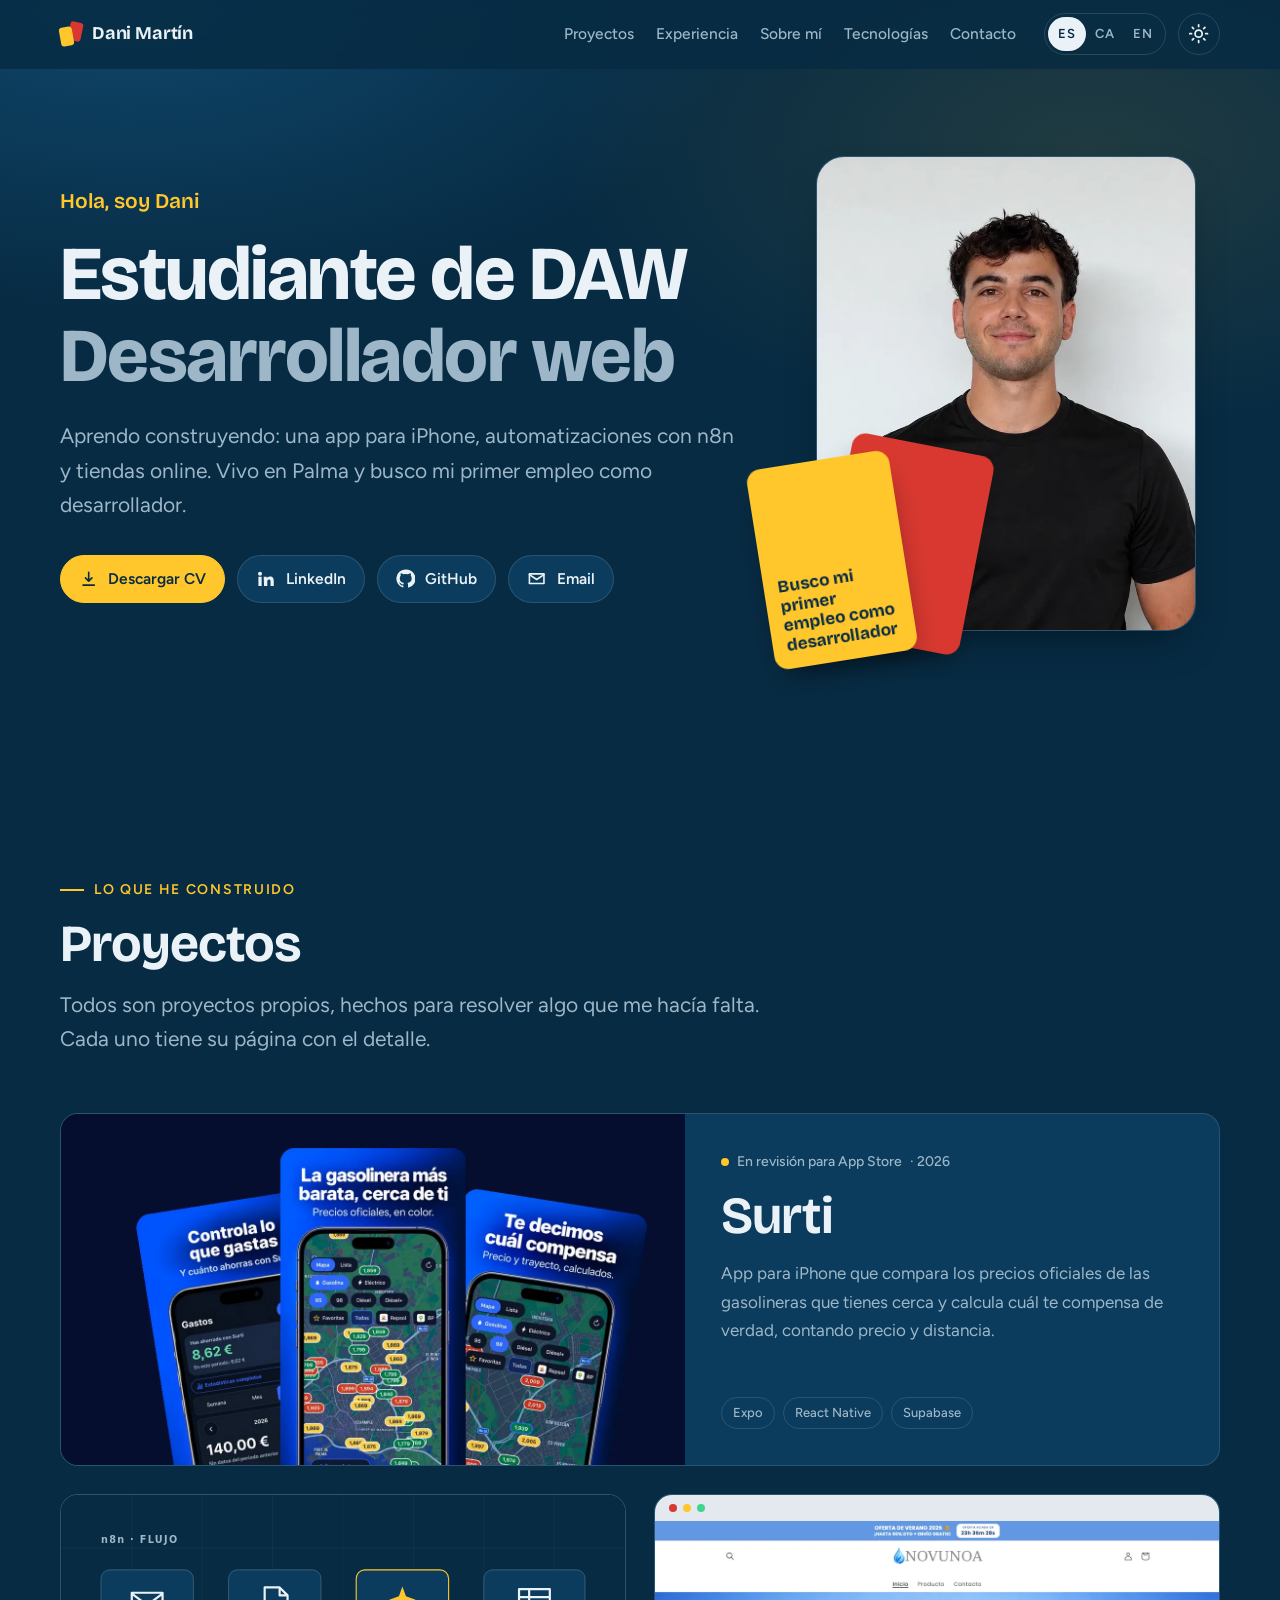
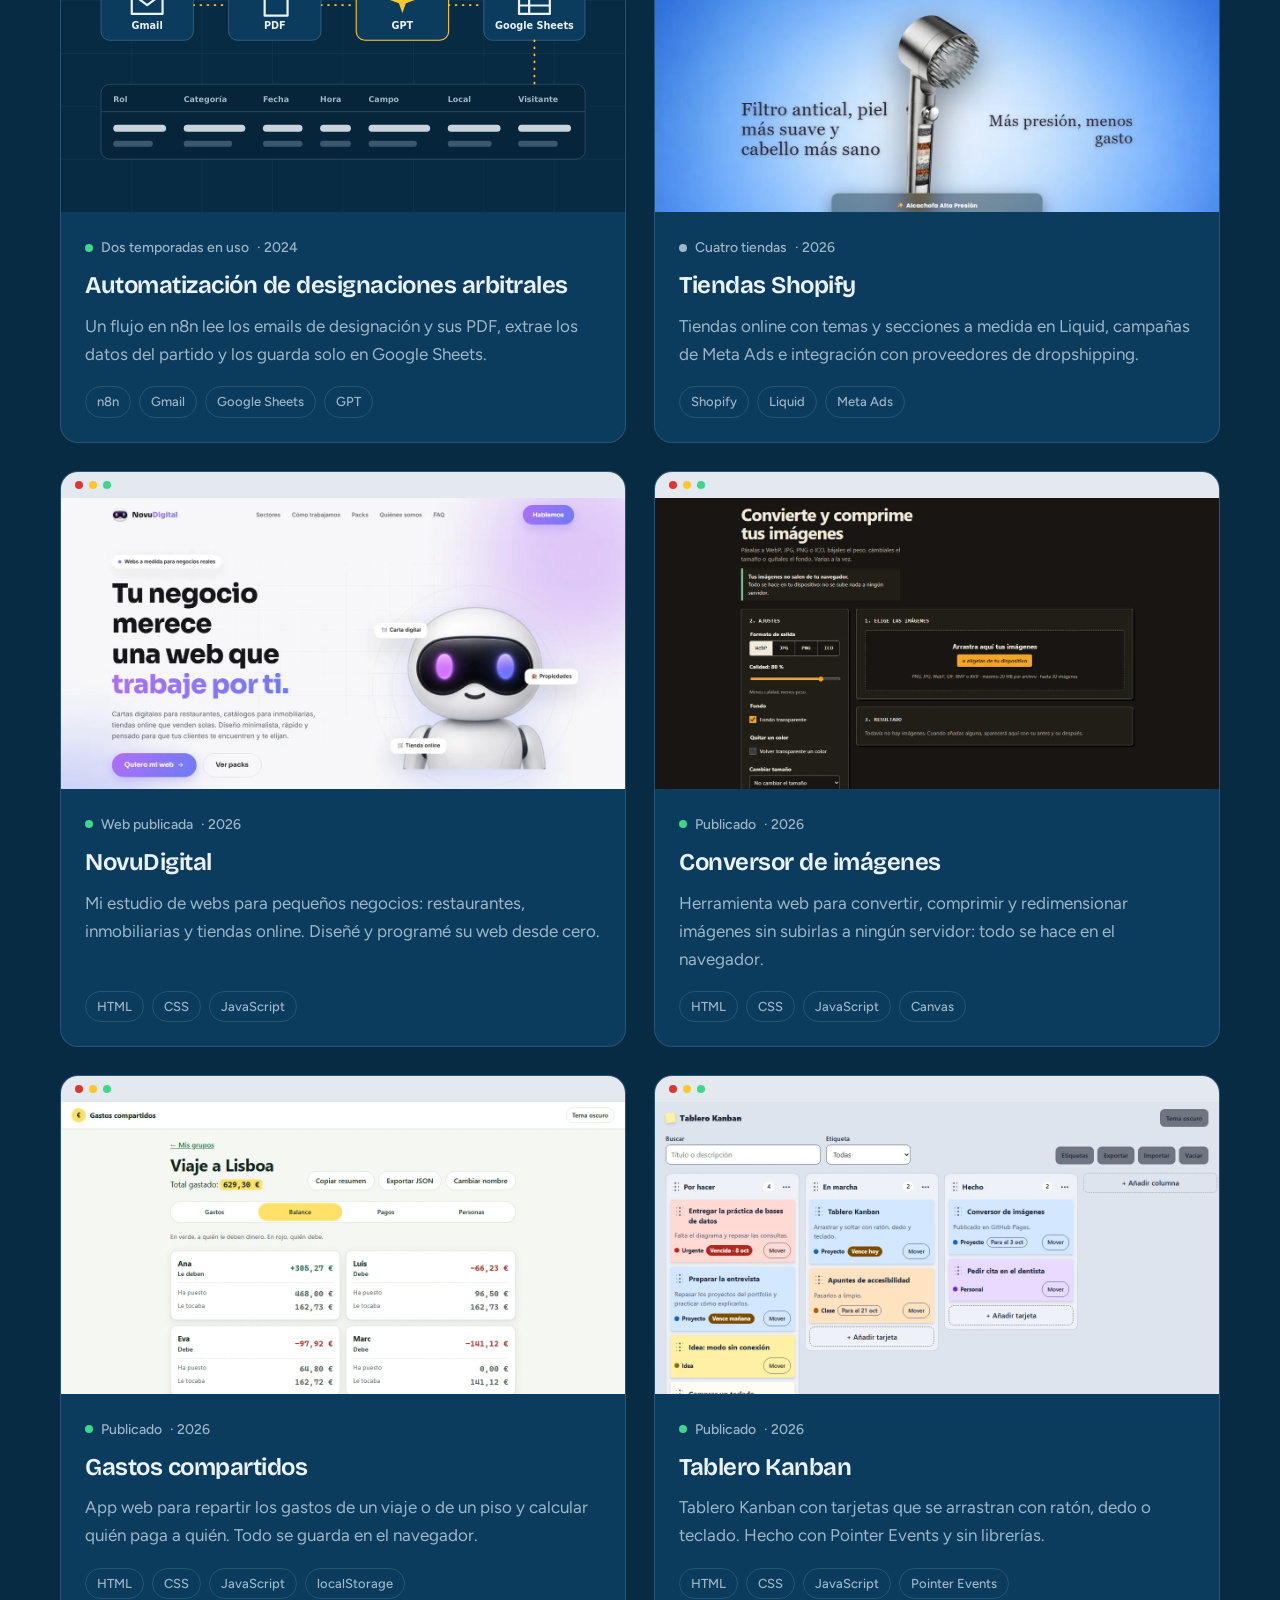
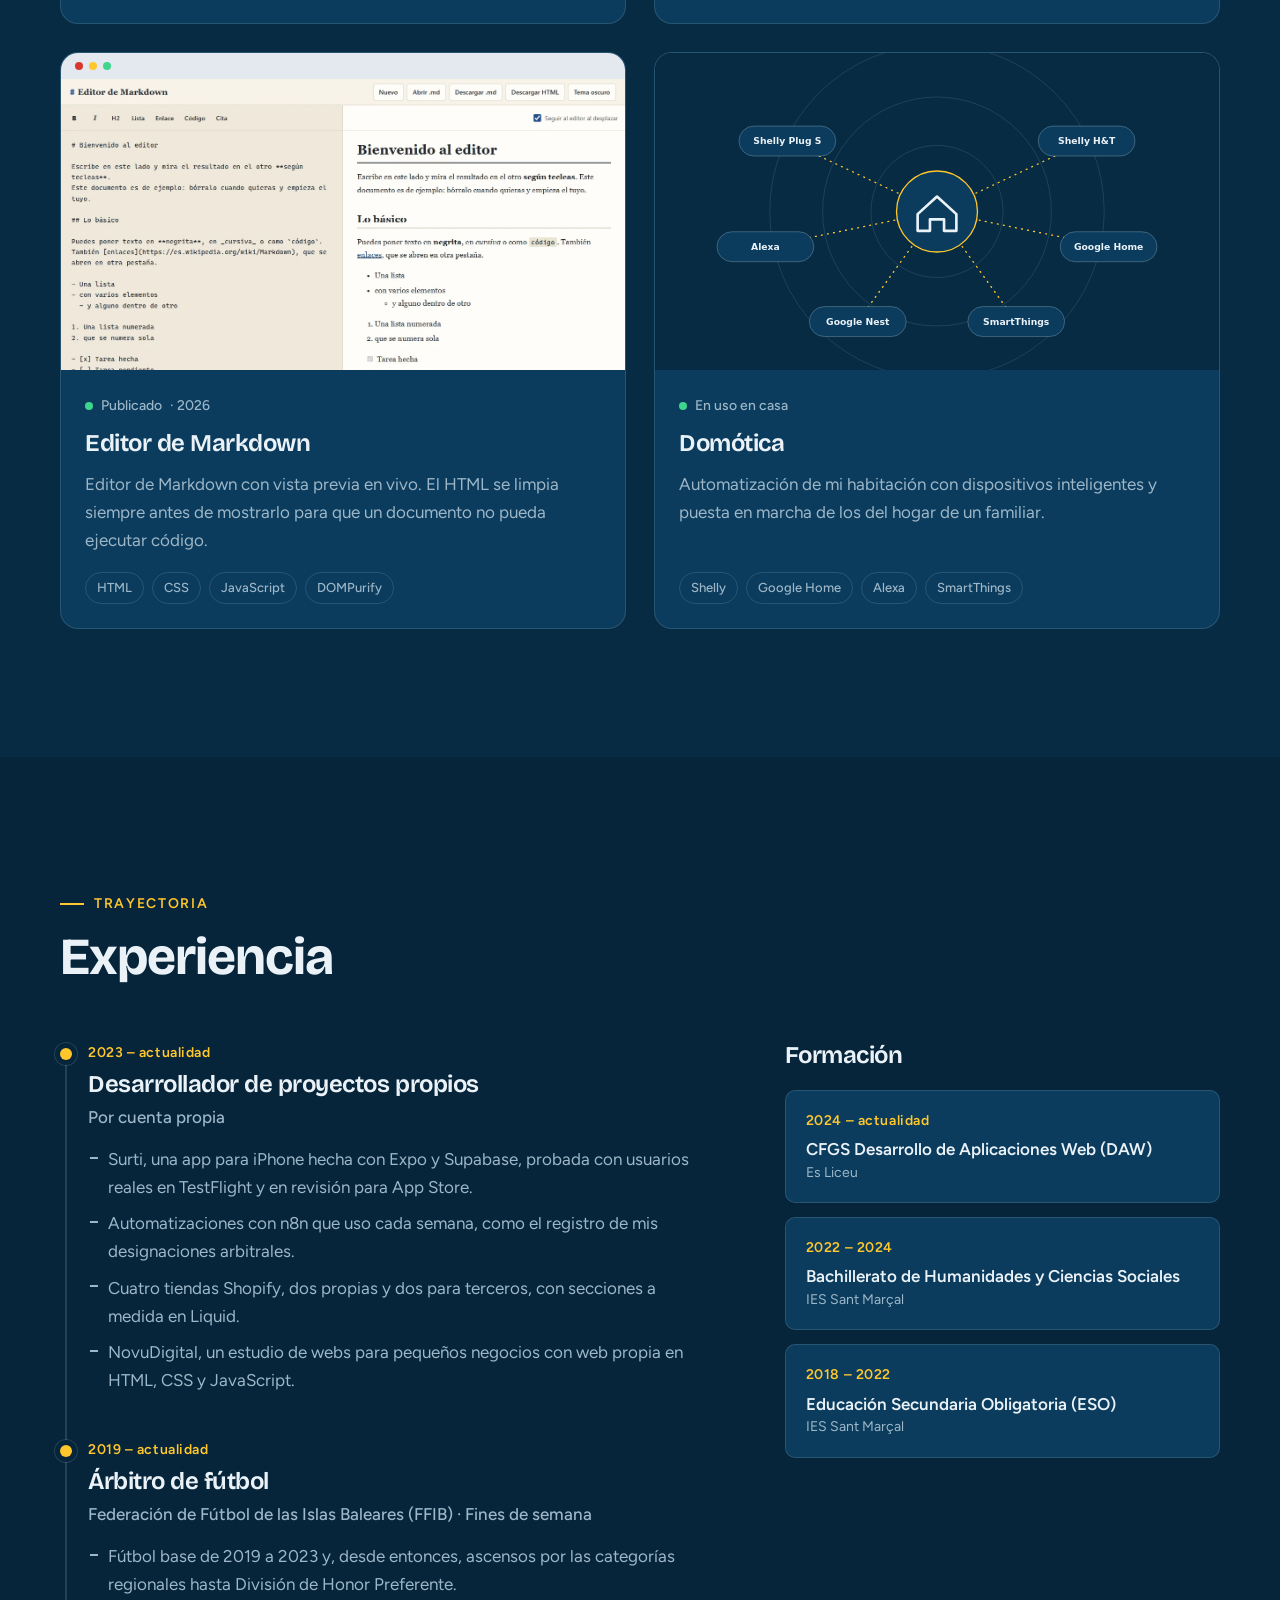
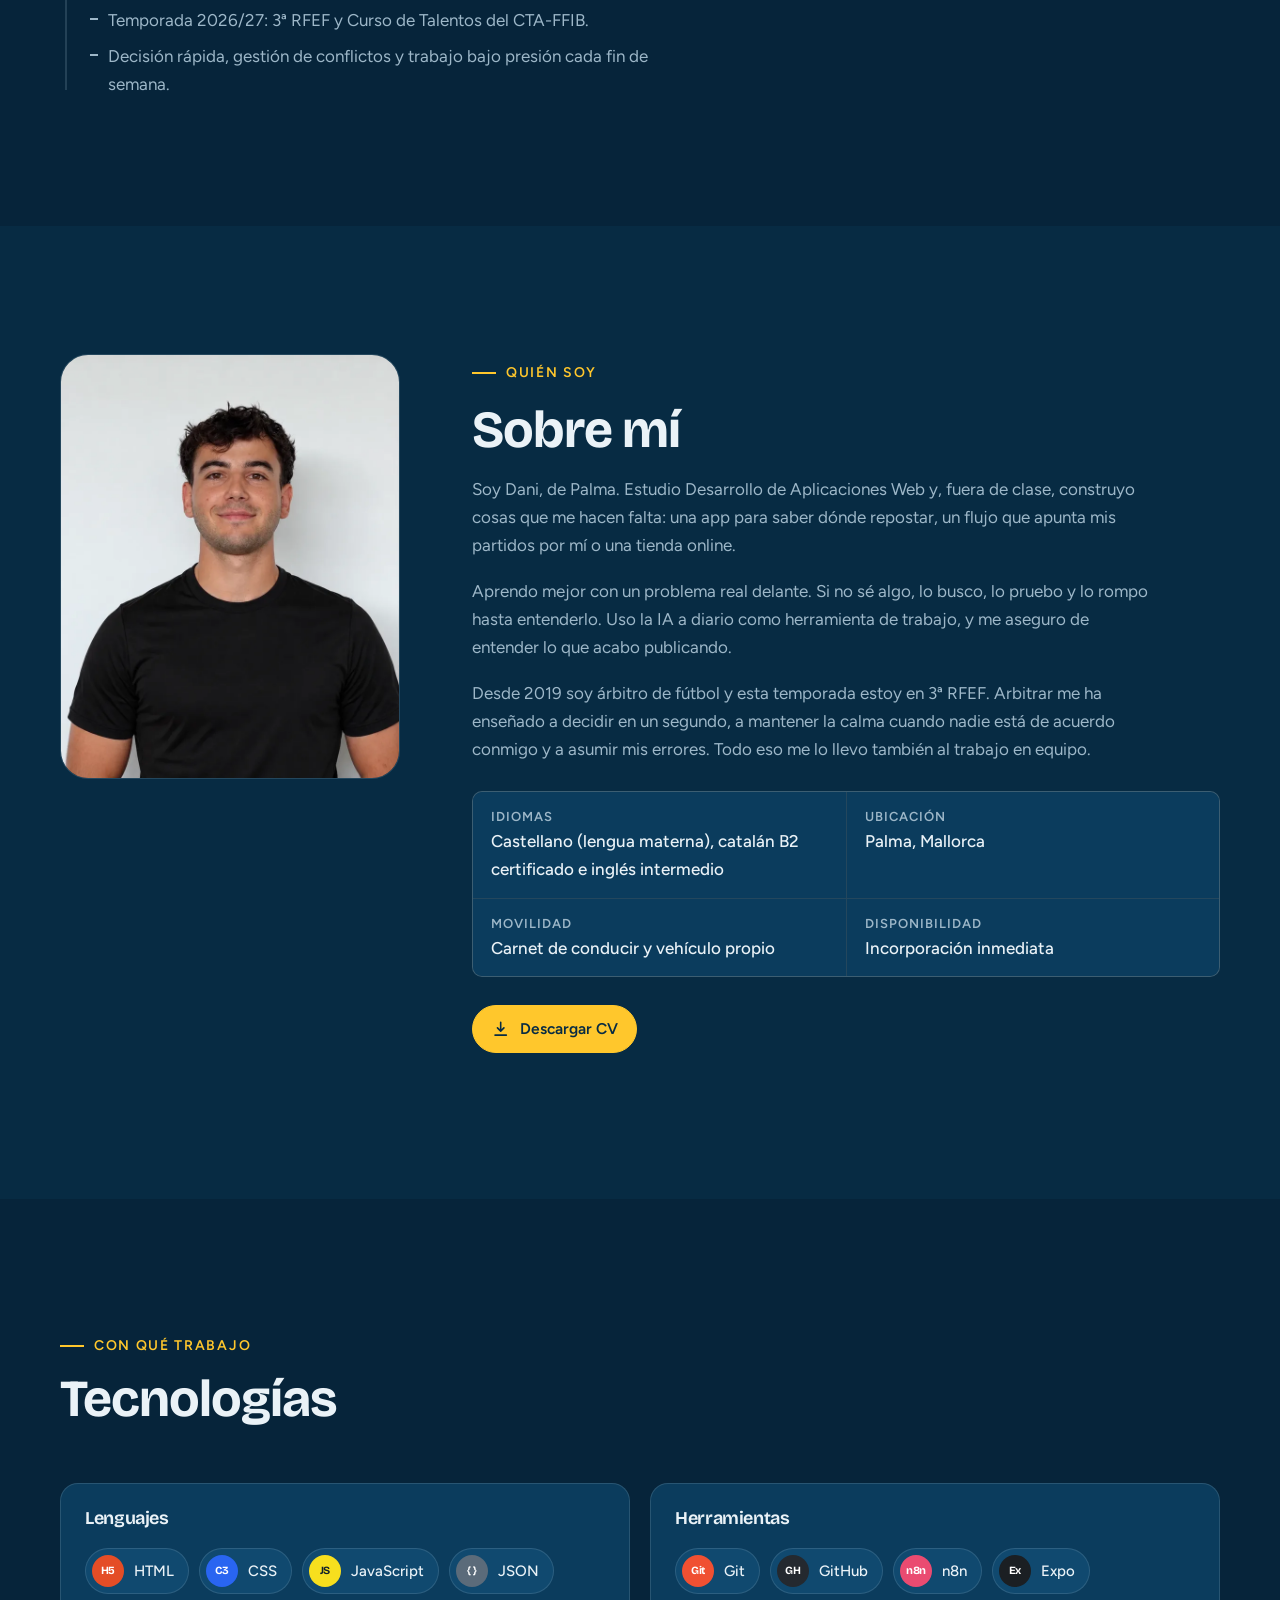
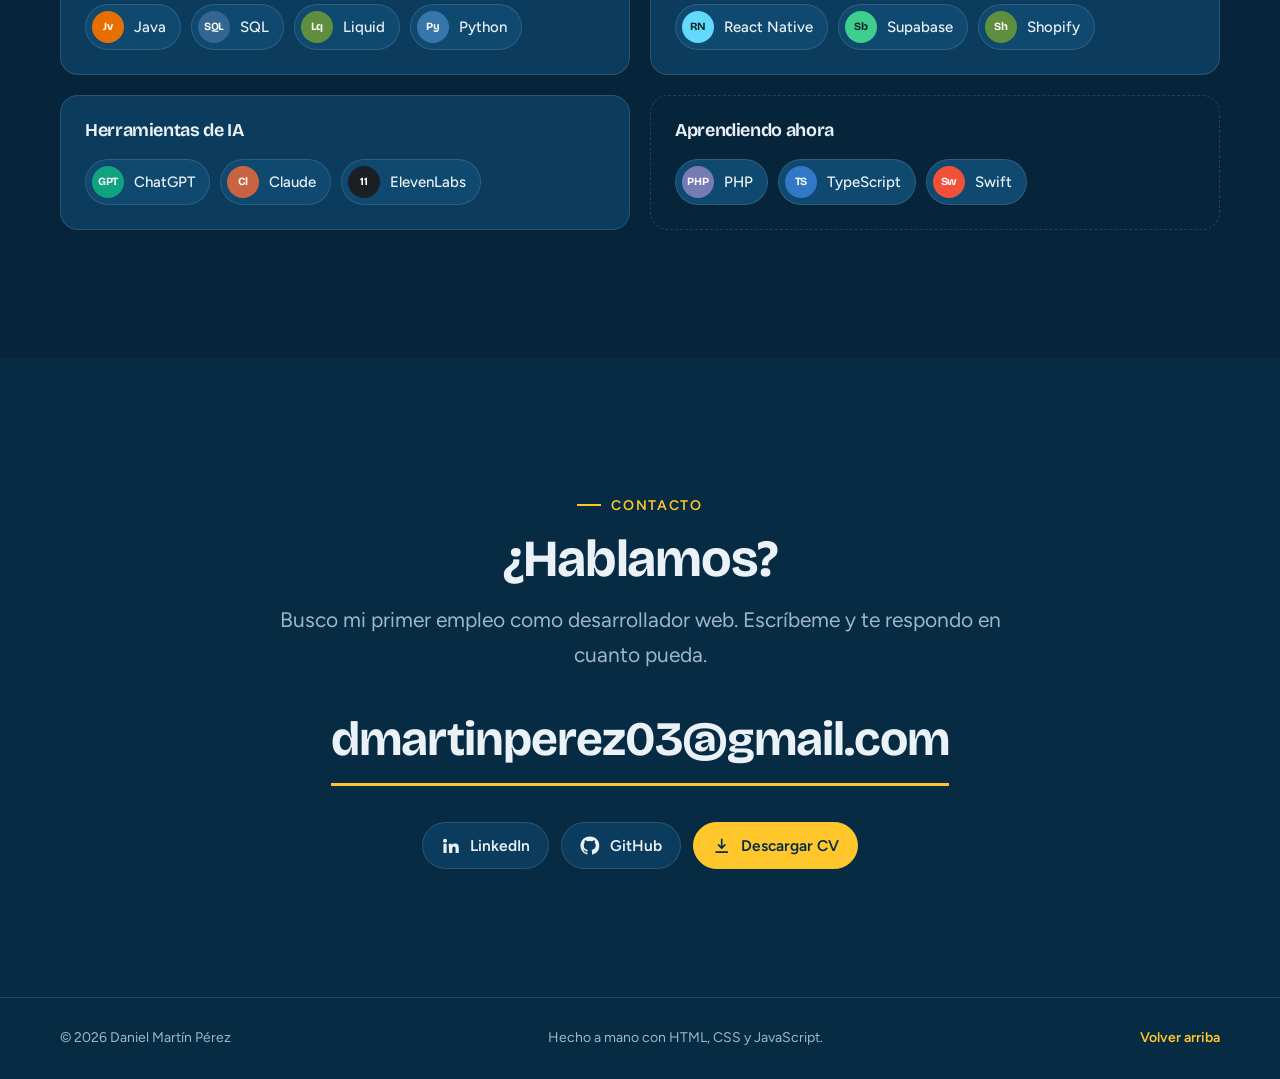
==== commit 1177e239: "Añade el proyecto Editor de Markdown: tarjeta, página y traducciones" ====
--- a/index.html
+++ b/index.html
@@ -244,6 +244,22 @@
               <p class="card__desc" data-i18n="kan.card">Tablero Kanban con tarjetas que se arrastran con ratón, dedo o teclado. Hecho con Pointer Events y sin librerías.</p>
               <ul class="tags" aria-label="Tecnologías" data-i18n-attr="aria-label=a11y.techList">
                 <li>HTML</li><li>CSS</li><li>JavaScript</li><li>Pointer Events</li>
+              </ul>
+            </div>
+          </article>
+
+          <article class="card reveal">
+            <div class="card__media card__media--browser">
+              <img src="assets/img/proyectos/editor-markdown-web.webp" width="1280" height="720" loading="lazy" alt="Editor de Markdown: a la izquierda el texto y a la derecha el documento con formato" data-i18n-attr="alt=md.coverAlt">
+              <span class="card__cta" aria-hidden="true"><span data-i18n="projects.view">Ver proyecto</span>
+                <svg class="icon"><use href="assets/icons/sprite.svg#arrow-right"/></svg></span>
+            </div>
+            <div class="card__body">
+              <p class="card__status"><span class="dot dot--green"></span><span data-i18n="md.status">Publicado</span> · 2026</p>
+              <h3 class="card__title"><a href="proyectos/editor-markdown.html" data-i18n="md.title">Editor de Markdown</a></h3>
+              <p class="card__desc" data-i18n="md.card">Editor de Markdown con vista previa en vivo. El HTML se limpia siempre antes de mostrarlo para que un documento no pueda ejecutar código.</p>
+              <ul class="tags" aria-label="Tecnologías" data-i18n-attr="aria-label=a11y.techList">
+                <li>HTML</li><li>CSS</li><li>JavaScript</li><li>DOMPurify</li>
               </ul>
             </div>
           </article>
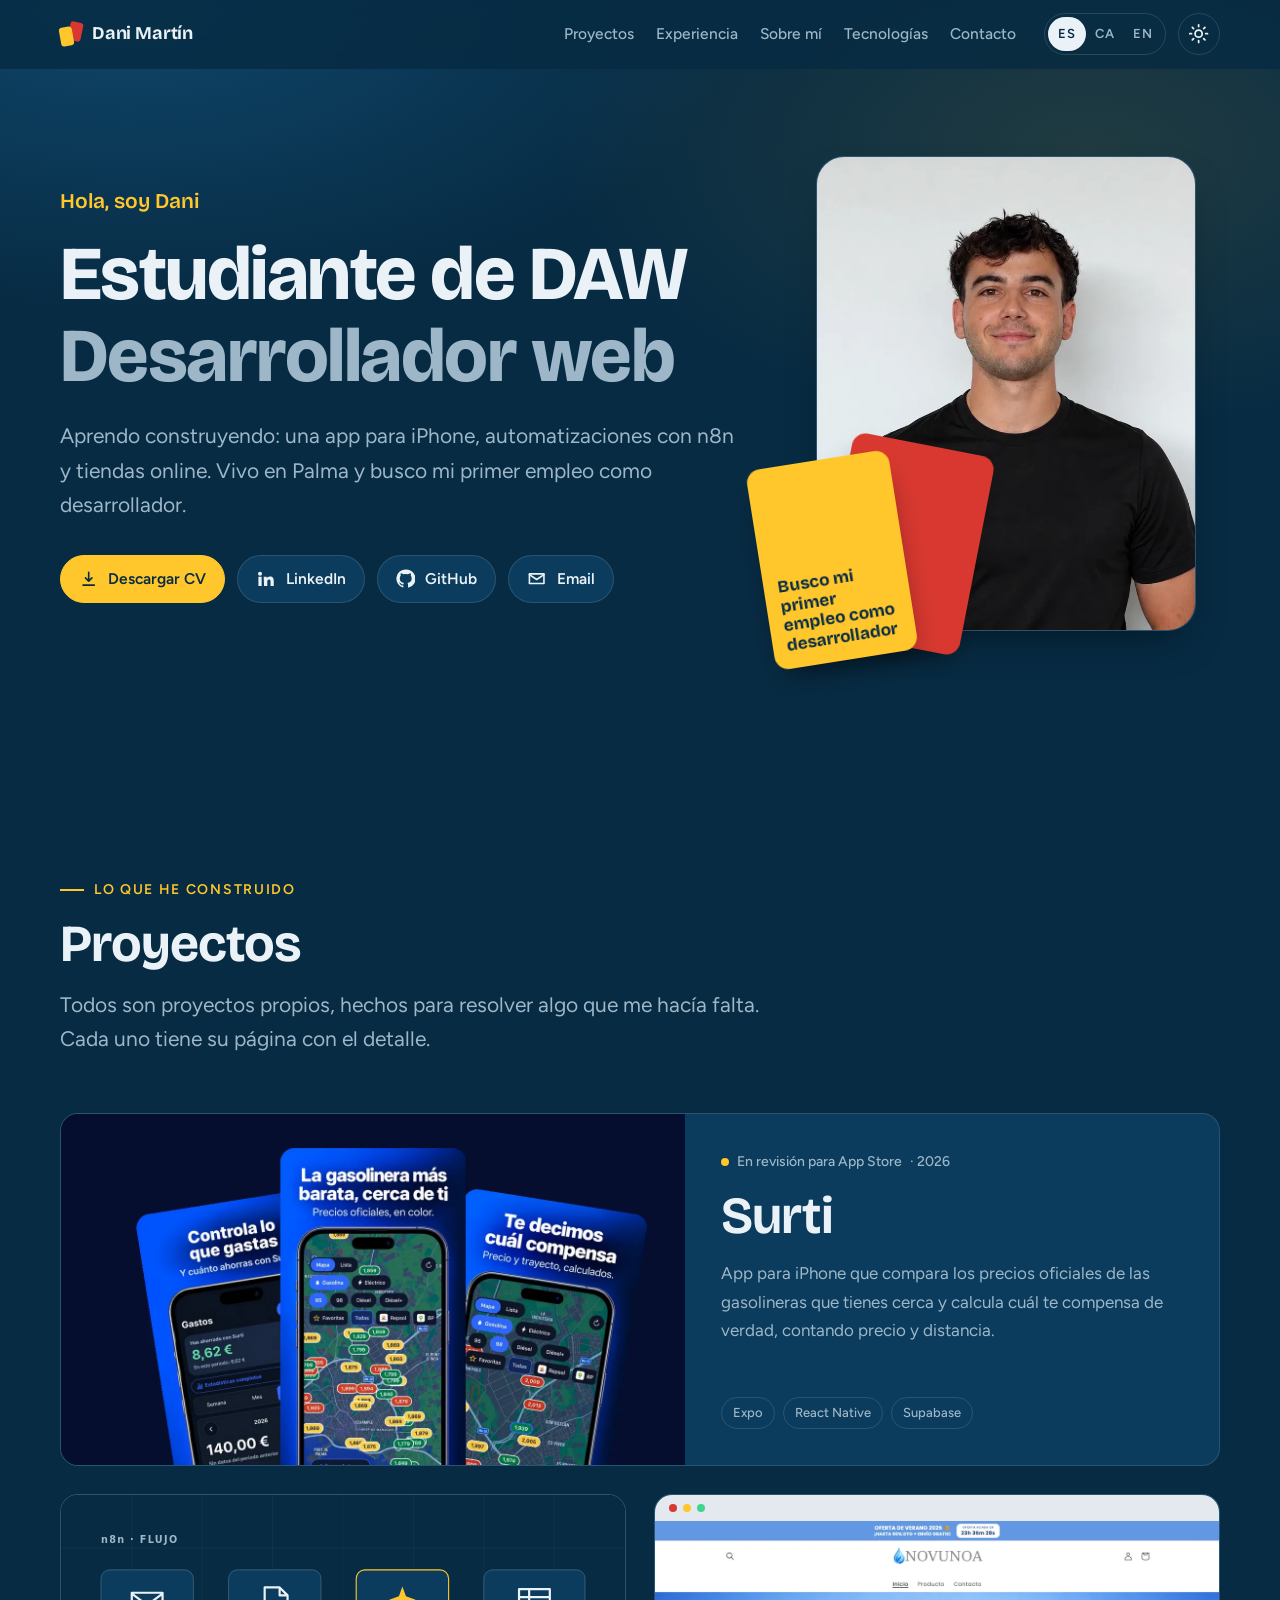
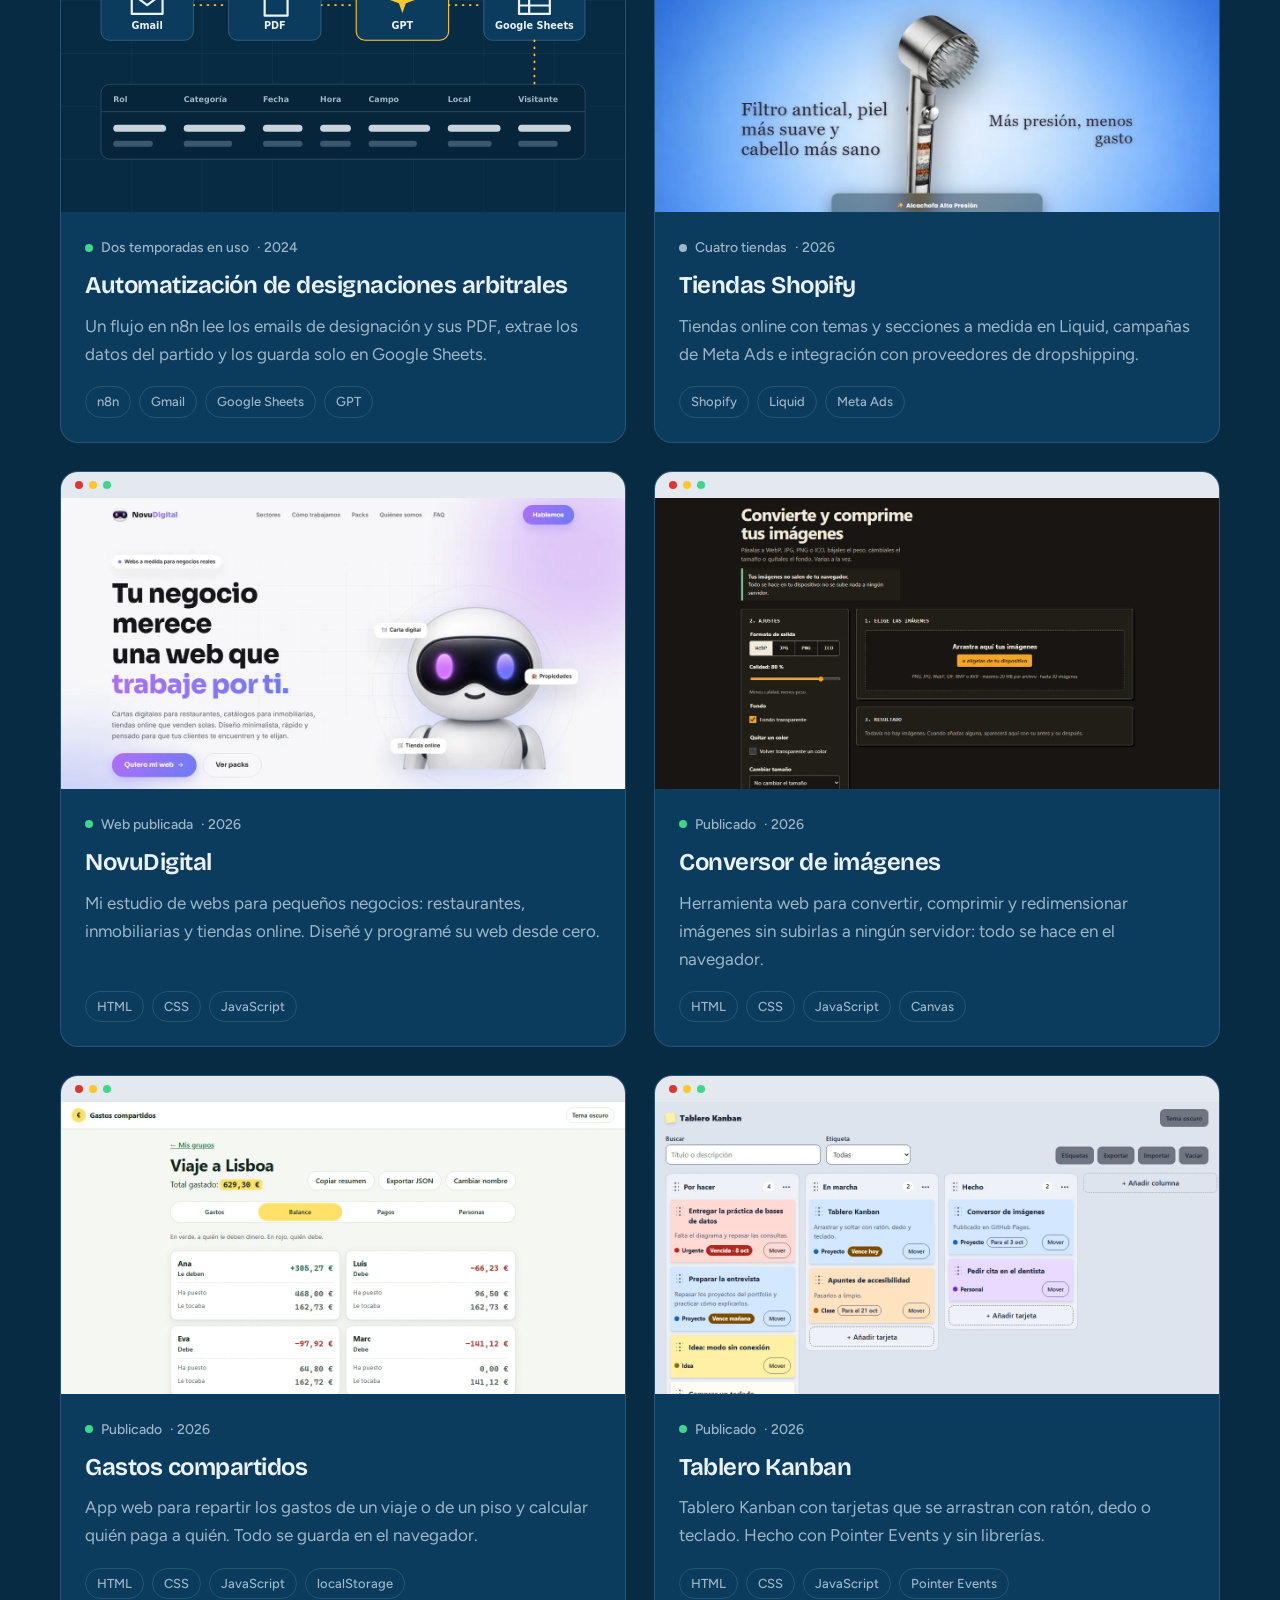
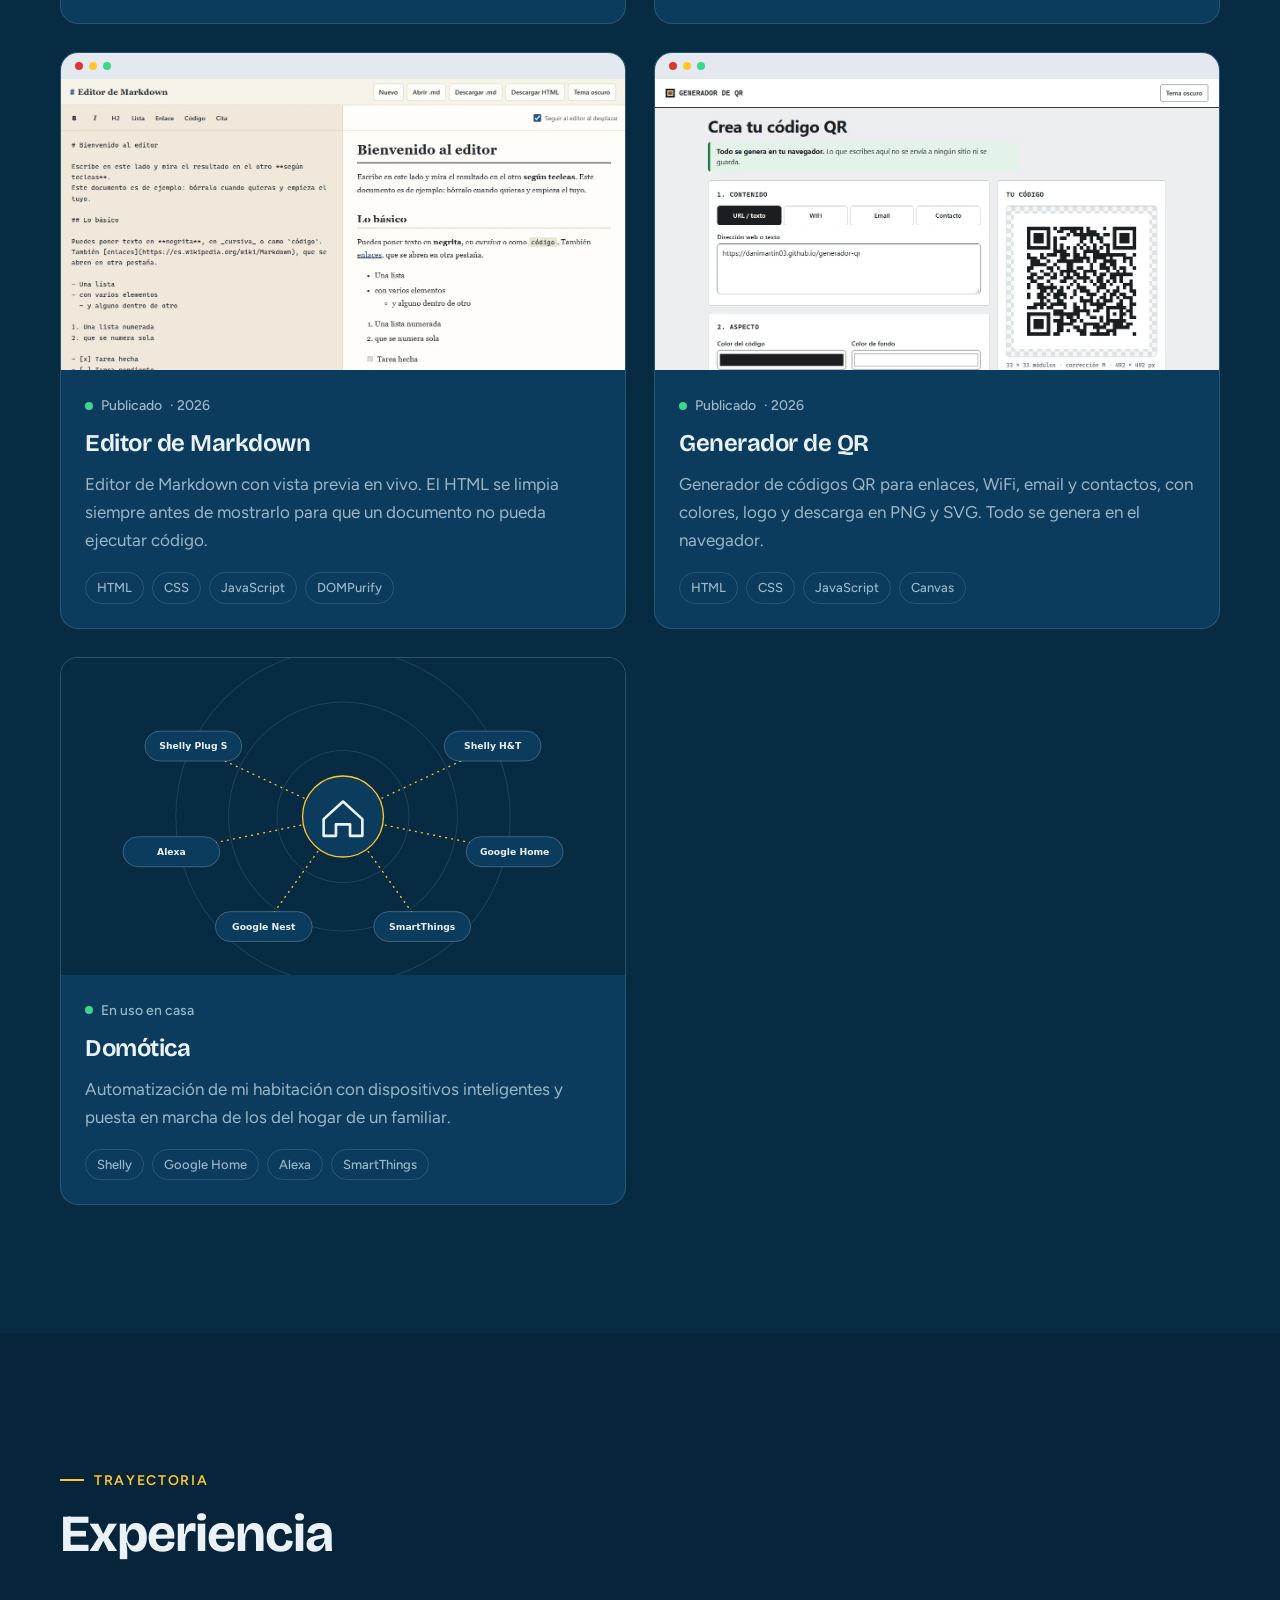
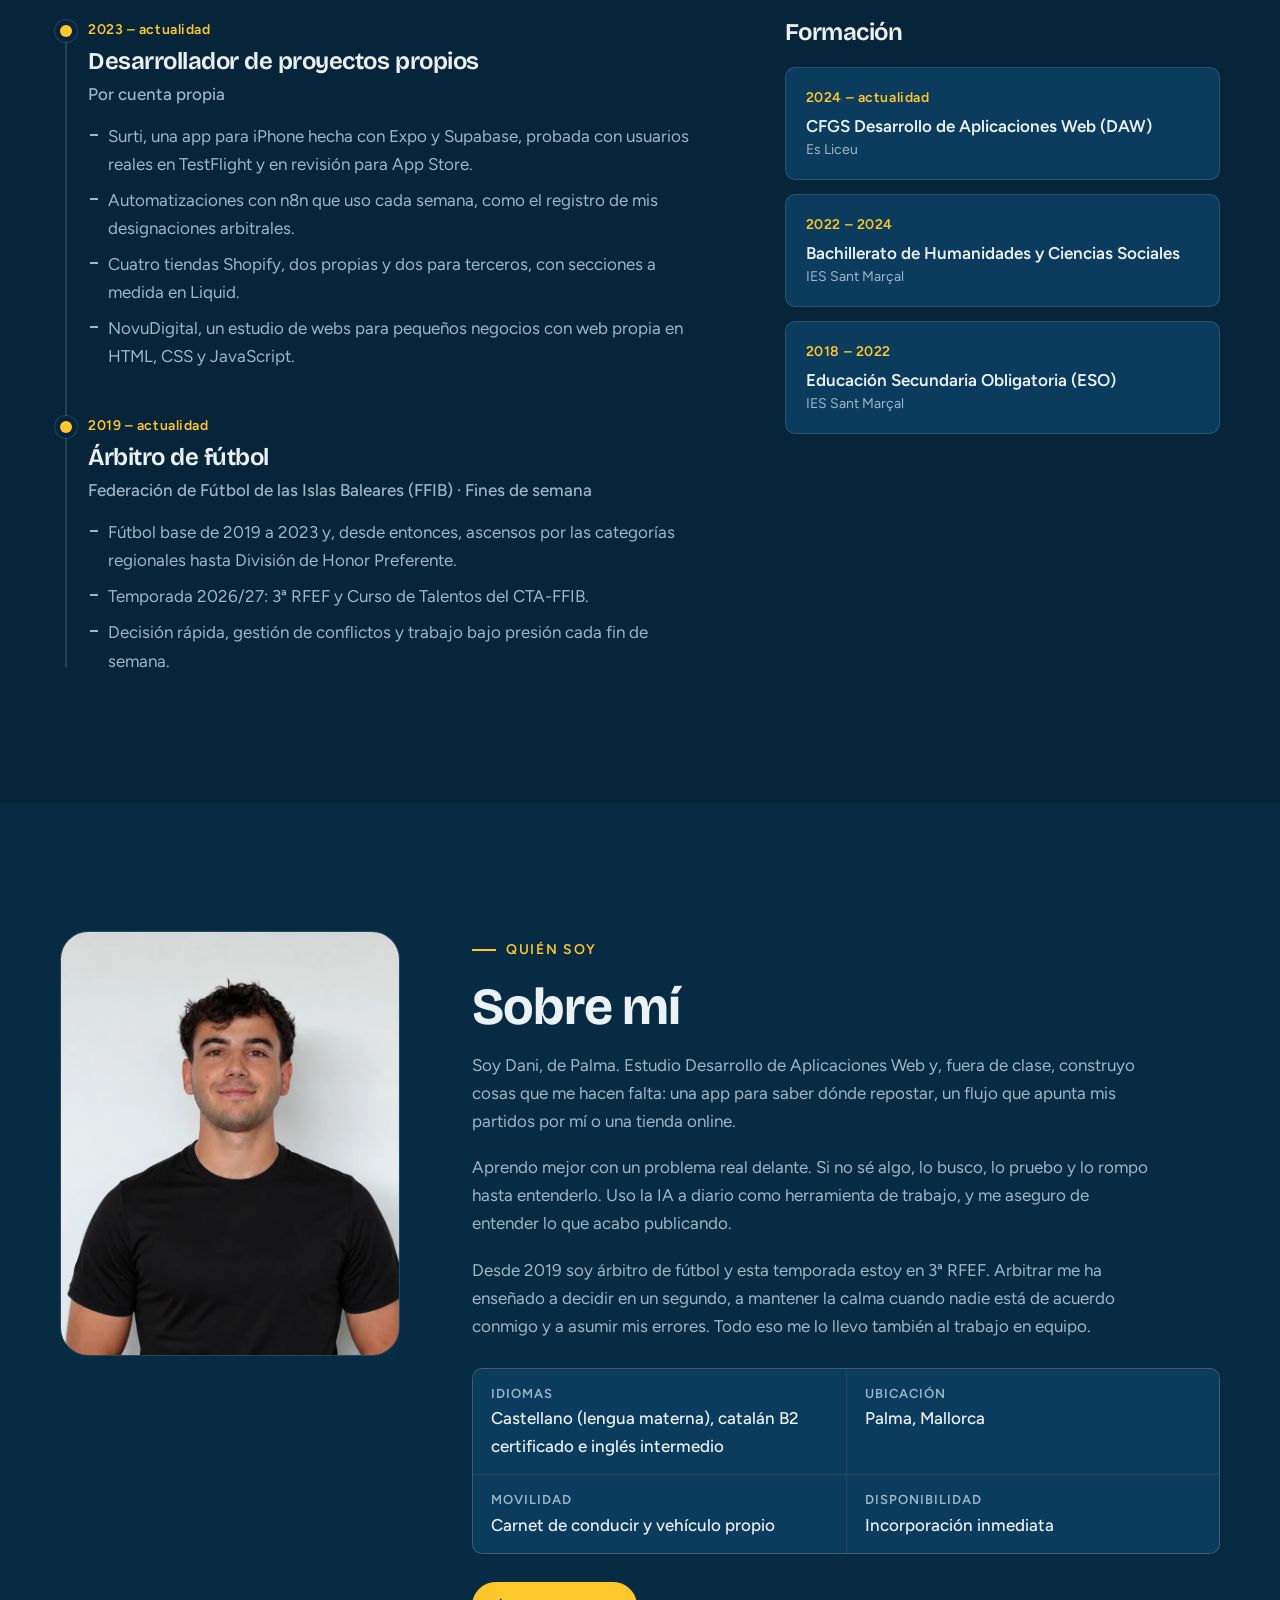
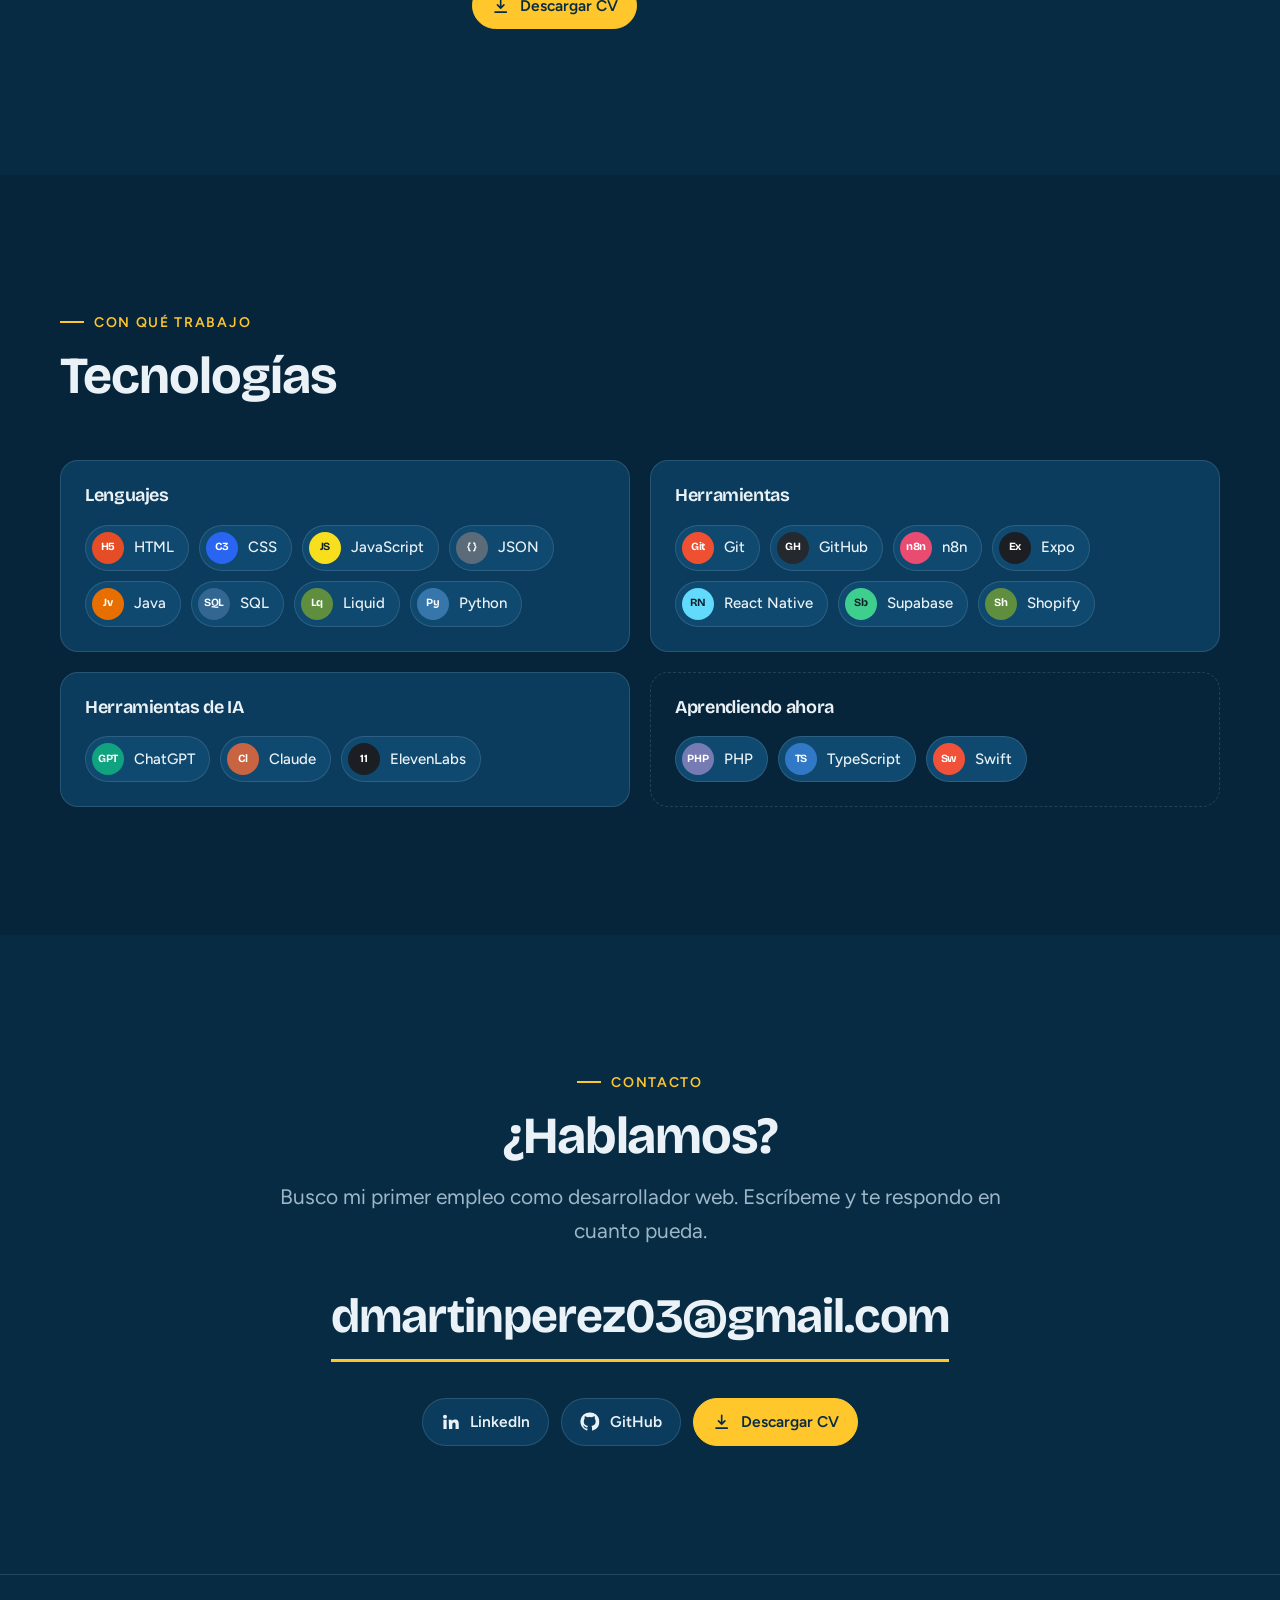
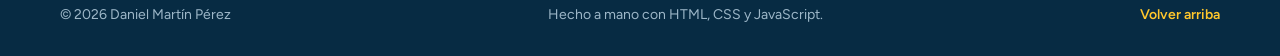
==== commit b12374d6: "Añade el proyecto Generador de QR: tarjeta, página y traducciones" ====
--- a/index.html
+++ b/index.html
@@ -260,6 +260,22 @@
               <p class="card__desc" data-i18n="md.card">Editor de Markdown con vista previa en vivo. El HTML se limpia siempre antes de mostrarlo para que un documento no pueda ejecutar código.</p>
               <ul class="tags" aria-label="Tecnologías" data-i18n-attr="aria-label=a11y.techList">
                 <li>HTML</li><li>CSS</li><li>JavaScript</li><li>DOMPurify</li>
+              </ul>
+            </div>
+          </article>
+
+          <article class="card reveal">
+            <div class="card__media card__media--browser">
+              <img src="assets/img/proyectos/generador-qr-web.webp" width="1280" height="720" loading="lazy" alt="Generador de códigos QR: a la izquierda el formulario y a la derecha el código generado" data-i18n-attr="alt=qr.coverAlt">
+              <span class="card__cta" aria-hidden="true"><span data-i18n="projects.view">Ver proyecto</span>
+                <svg class="icon"><use href="assets/icons/sprite.svg#arrow-right"/></svg></span>
+            </div>
+            <div class="card__body">
+              <p class="card__status"><span class="dot dot--green"></span><span data-i18n="qr.status">Publicado</span> · 2026</p>
+              <h3 class="card__title"><a href="proyectos/generador-qr.html" data-i18n="qr.title">Generador de QR</a></h3>
+              <p class="card__desc" data-i18n="qr.card">Generador de códigos QR para enlaces, WiFi, email y contactos, con colores, logo y descarga en PNG y SVG. Todo se genera en el navegador.</p>
+              <ul class="tags" aria-label="Tecnologías" data-i18n-attr="aria-label=a11y.techList">
+                <li>HTML</li><li>CSS</li><li>JavaScript</li><li>Canvas</li>
               </ul>
             </div>
           </article>
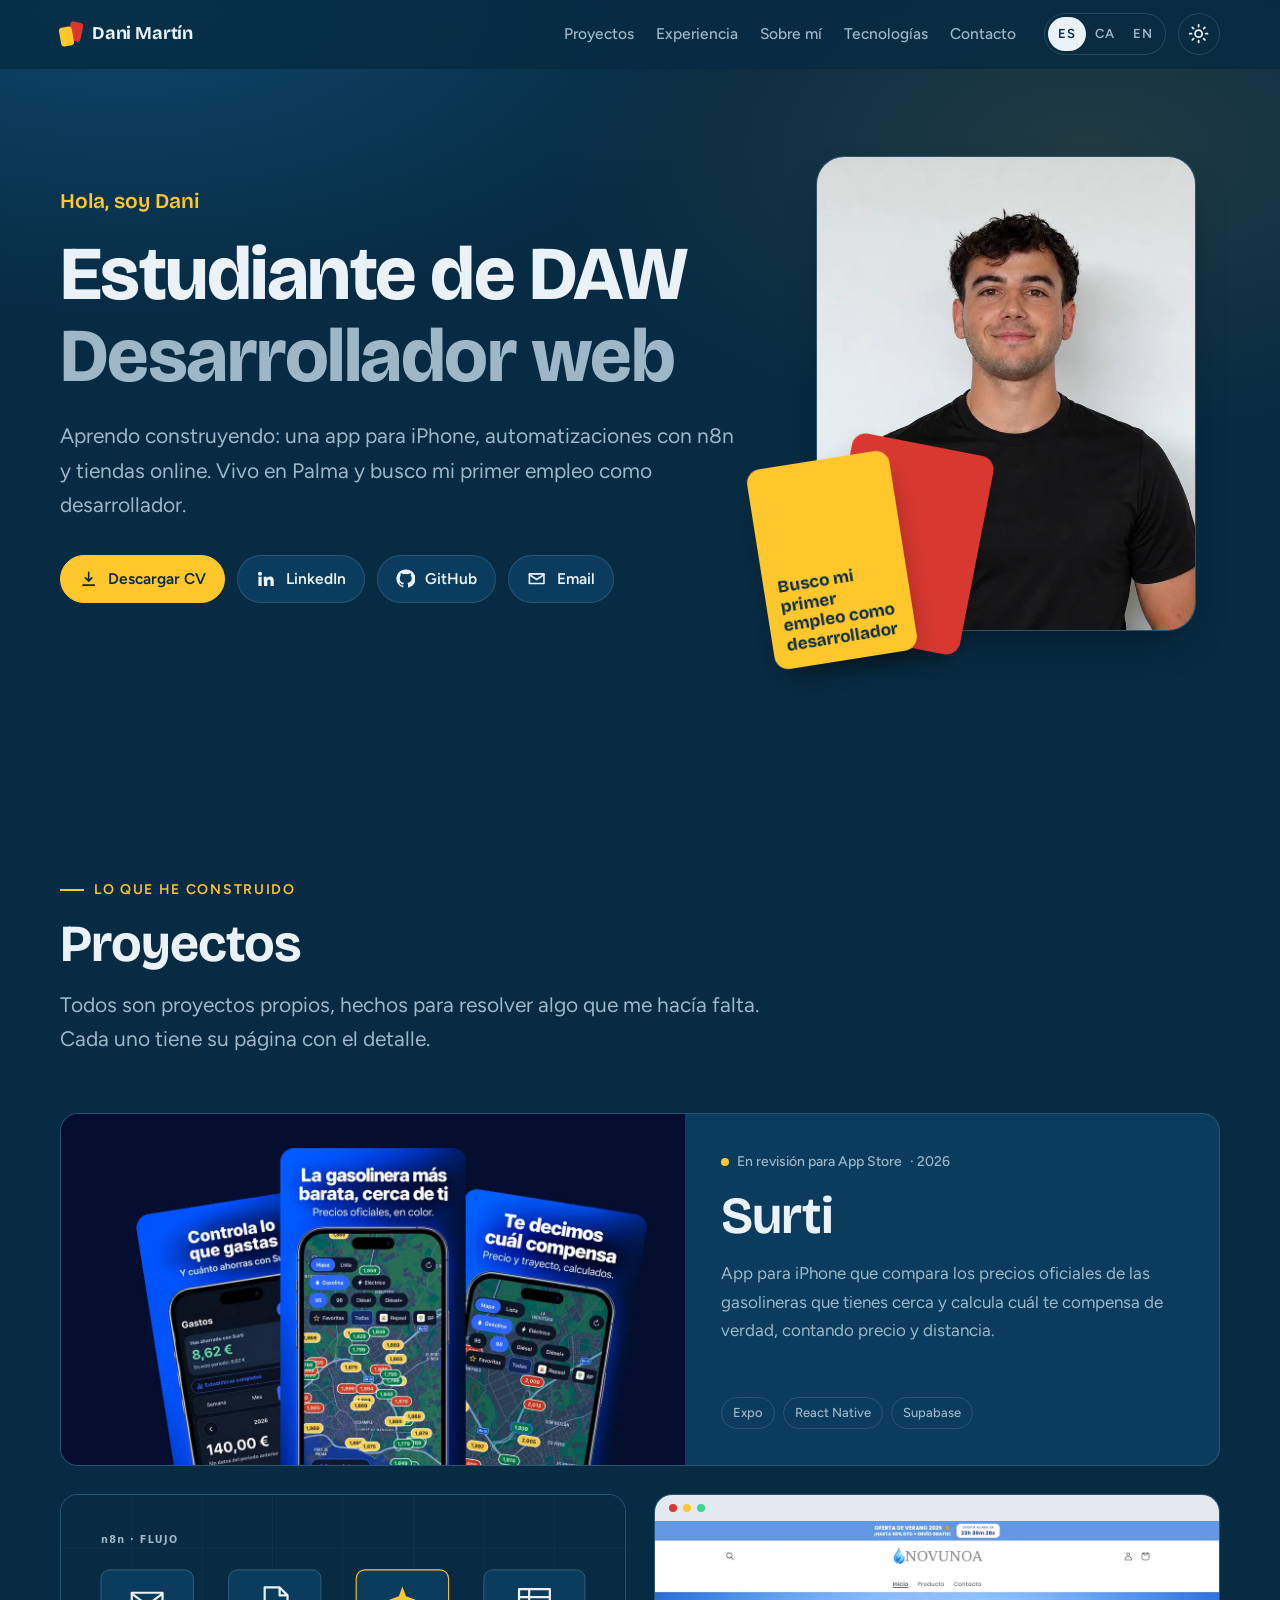
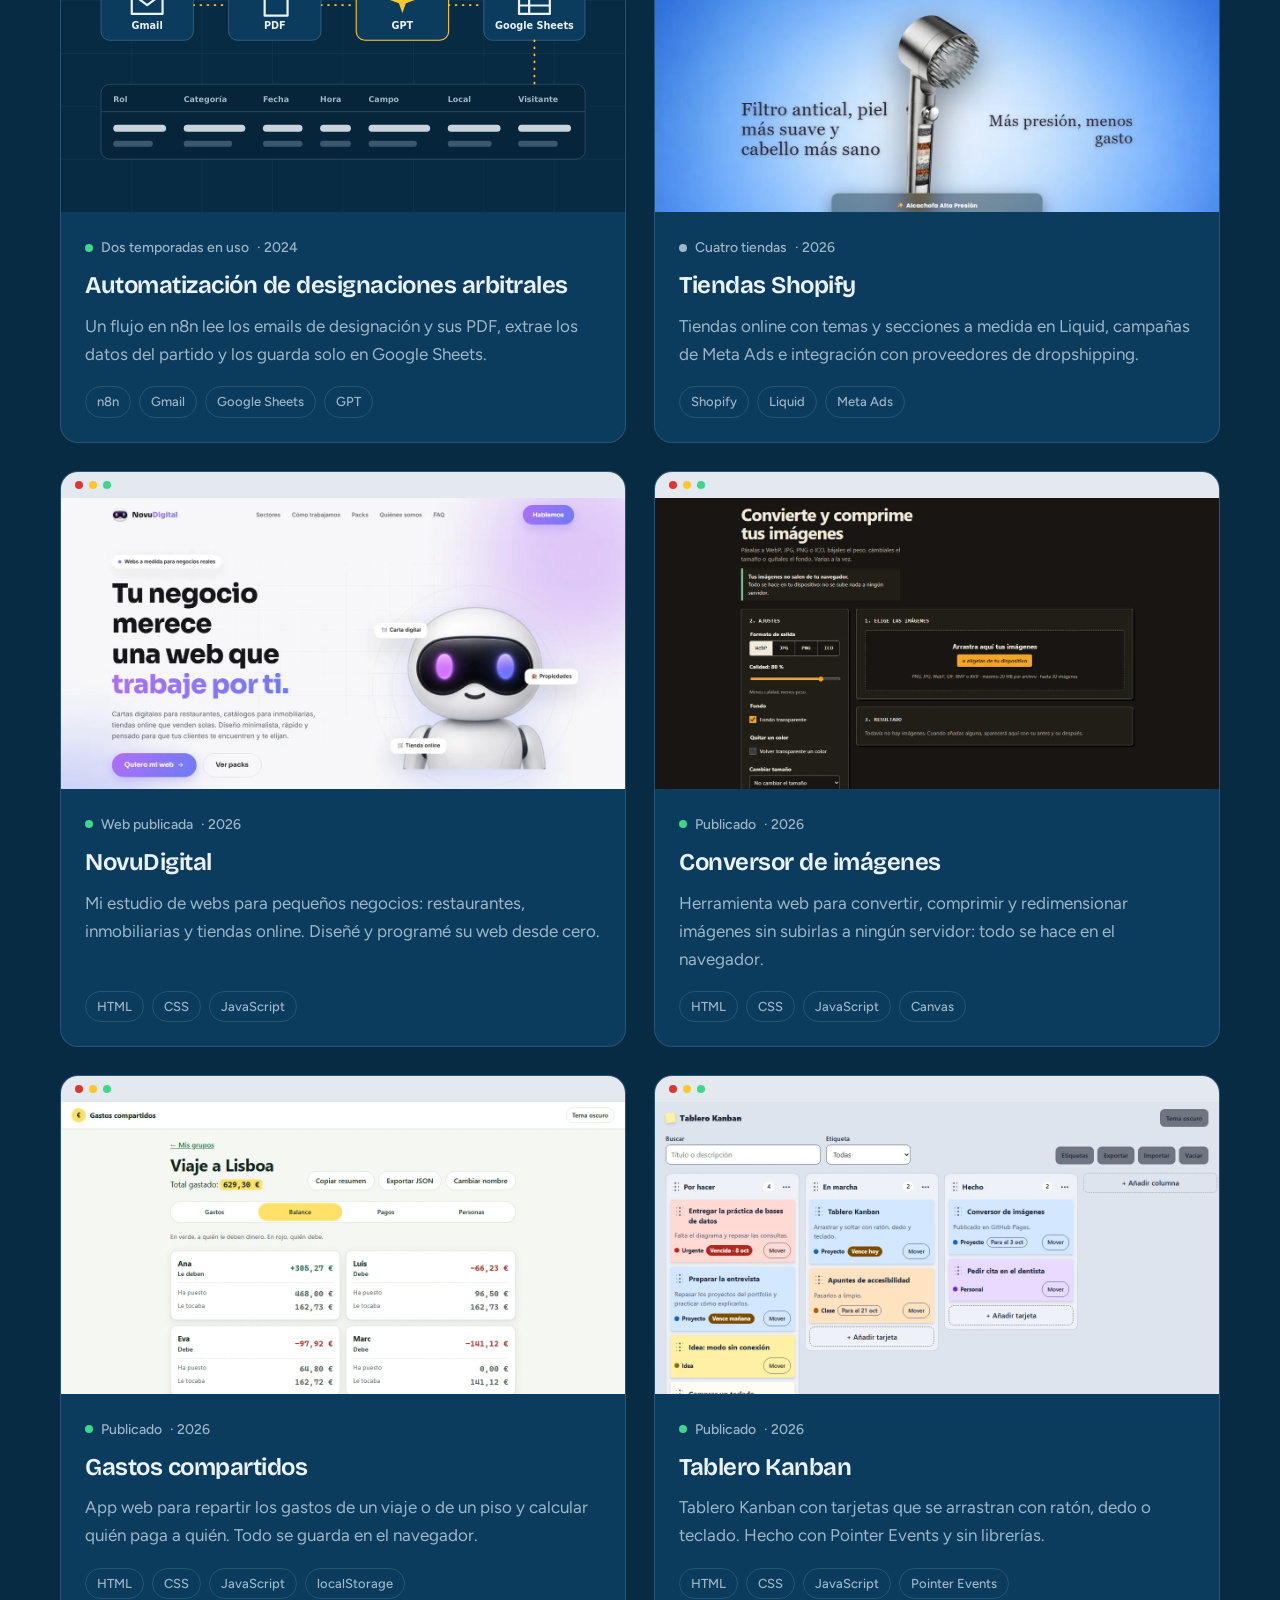
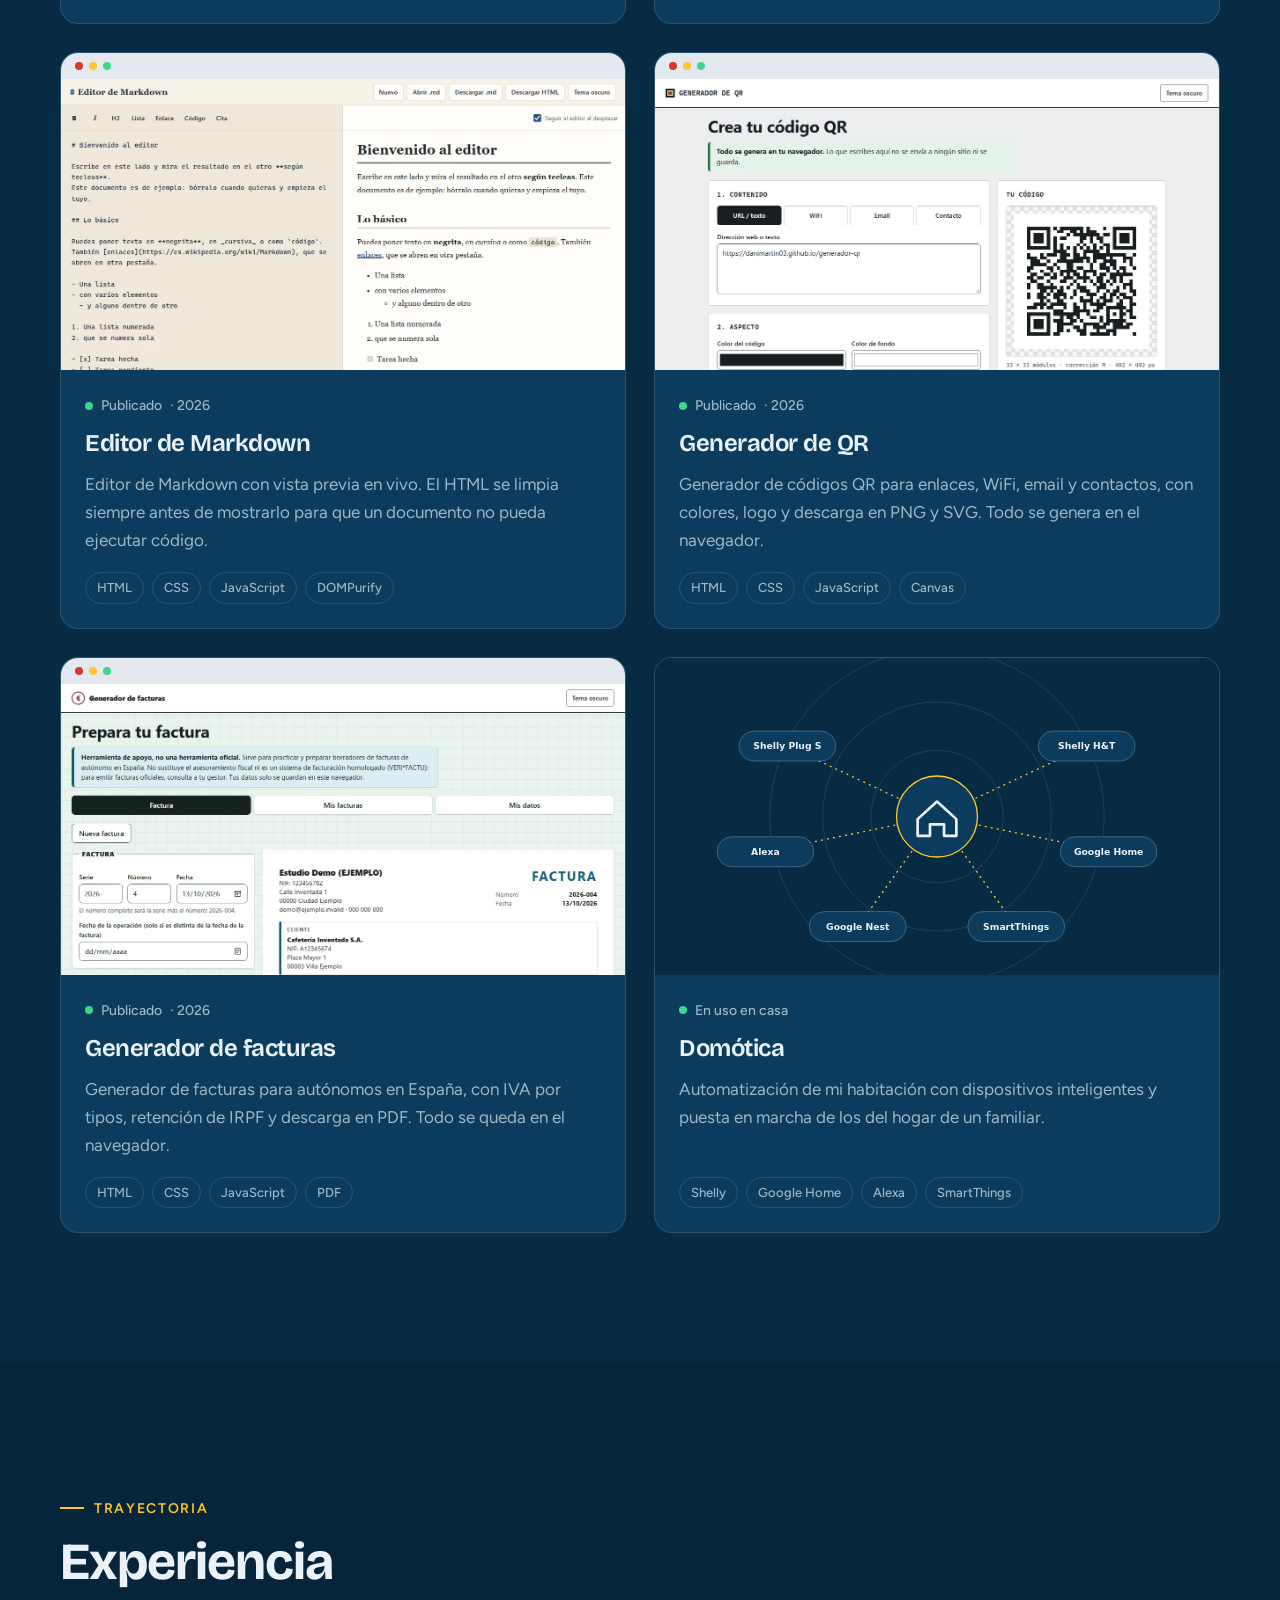
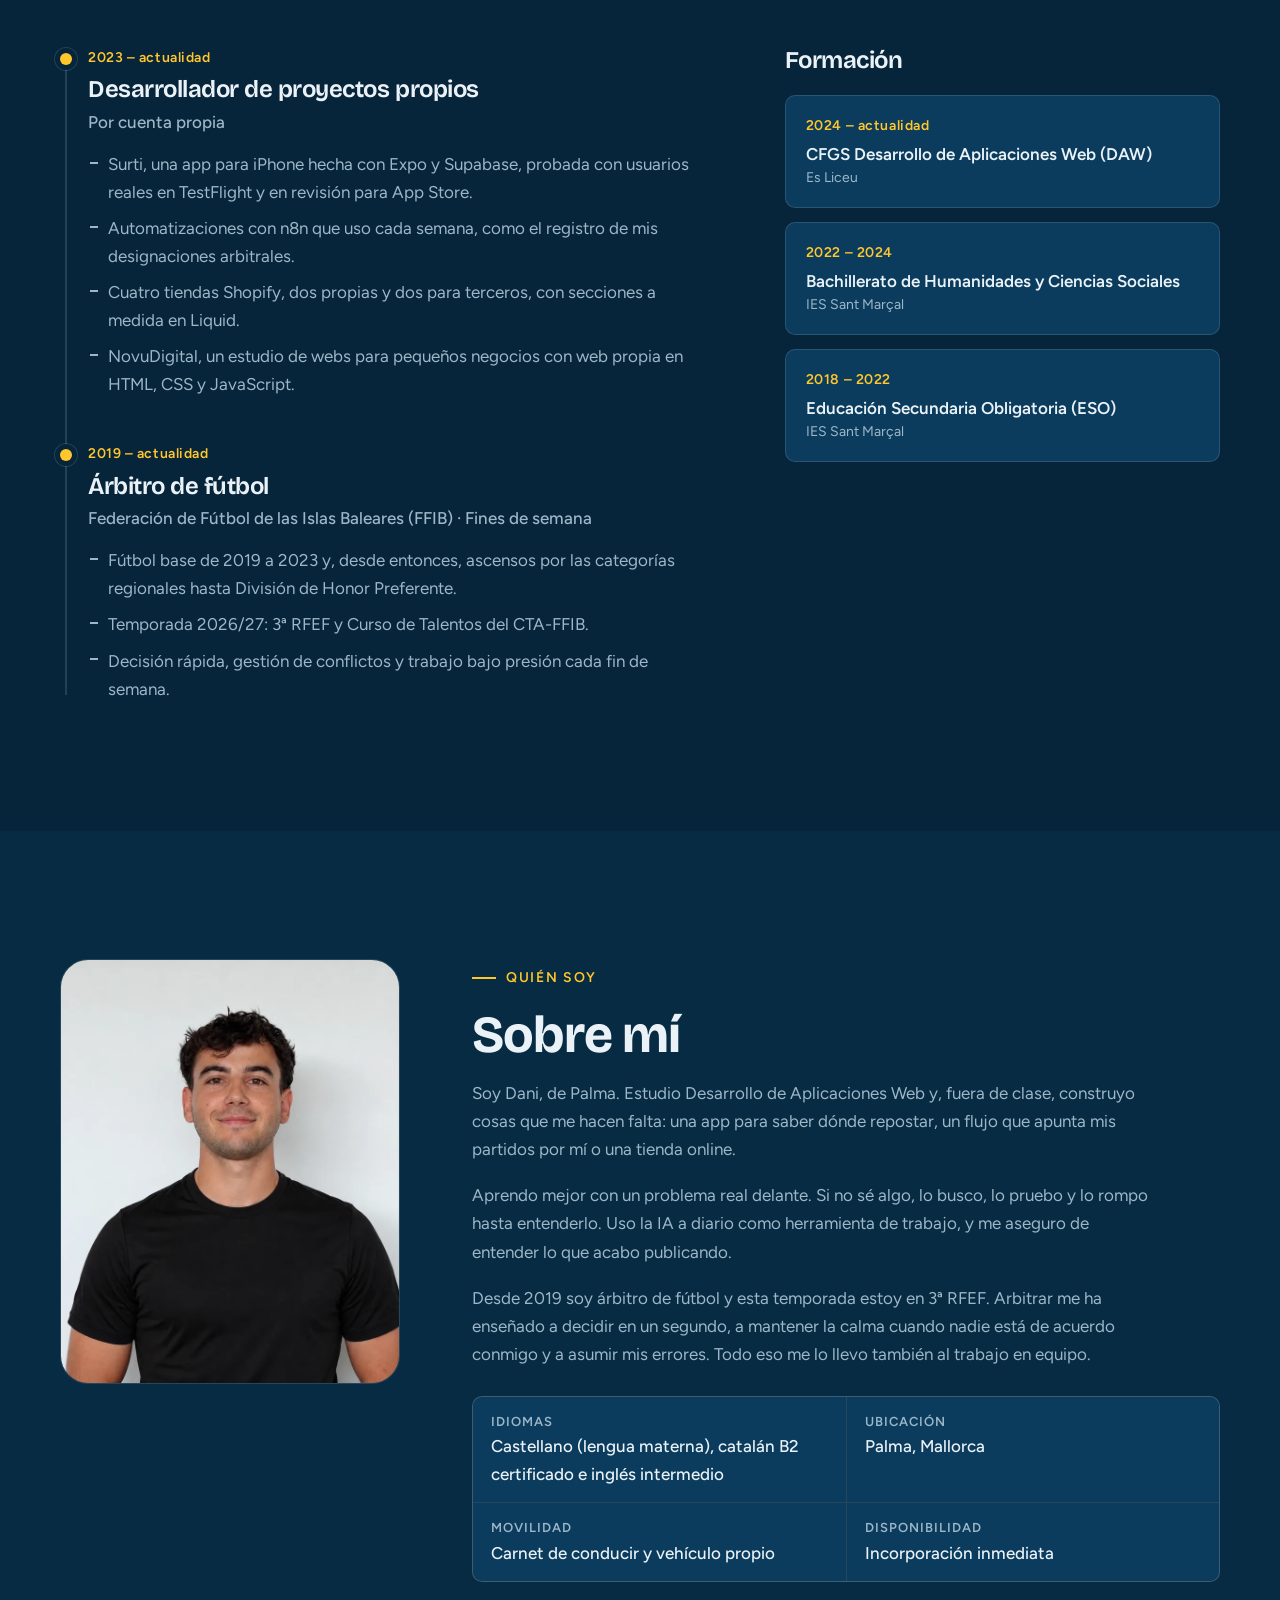
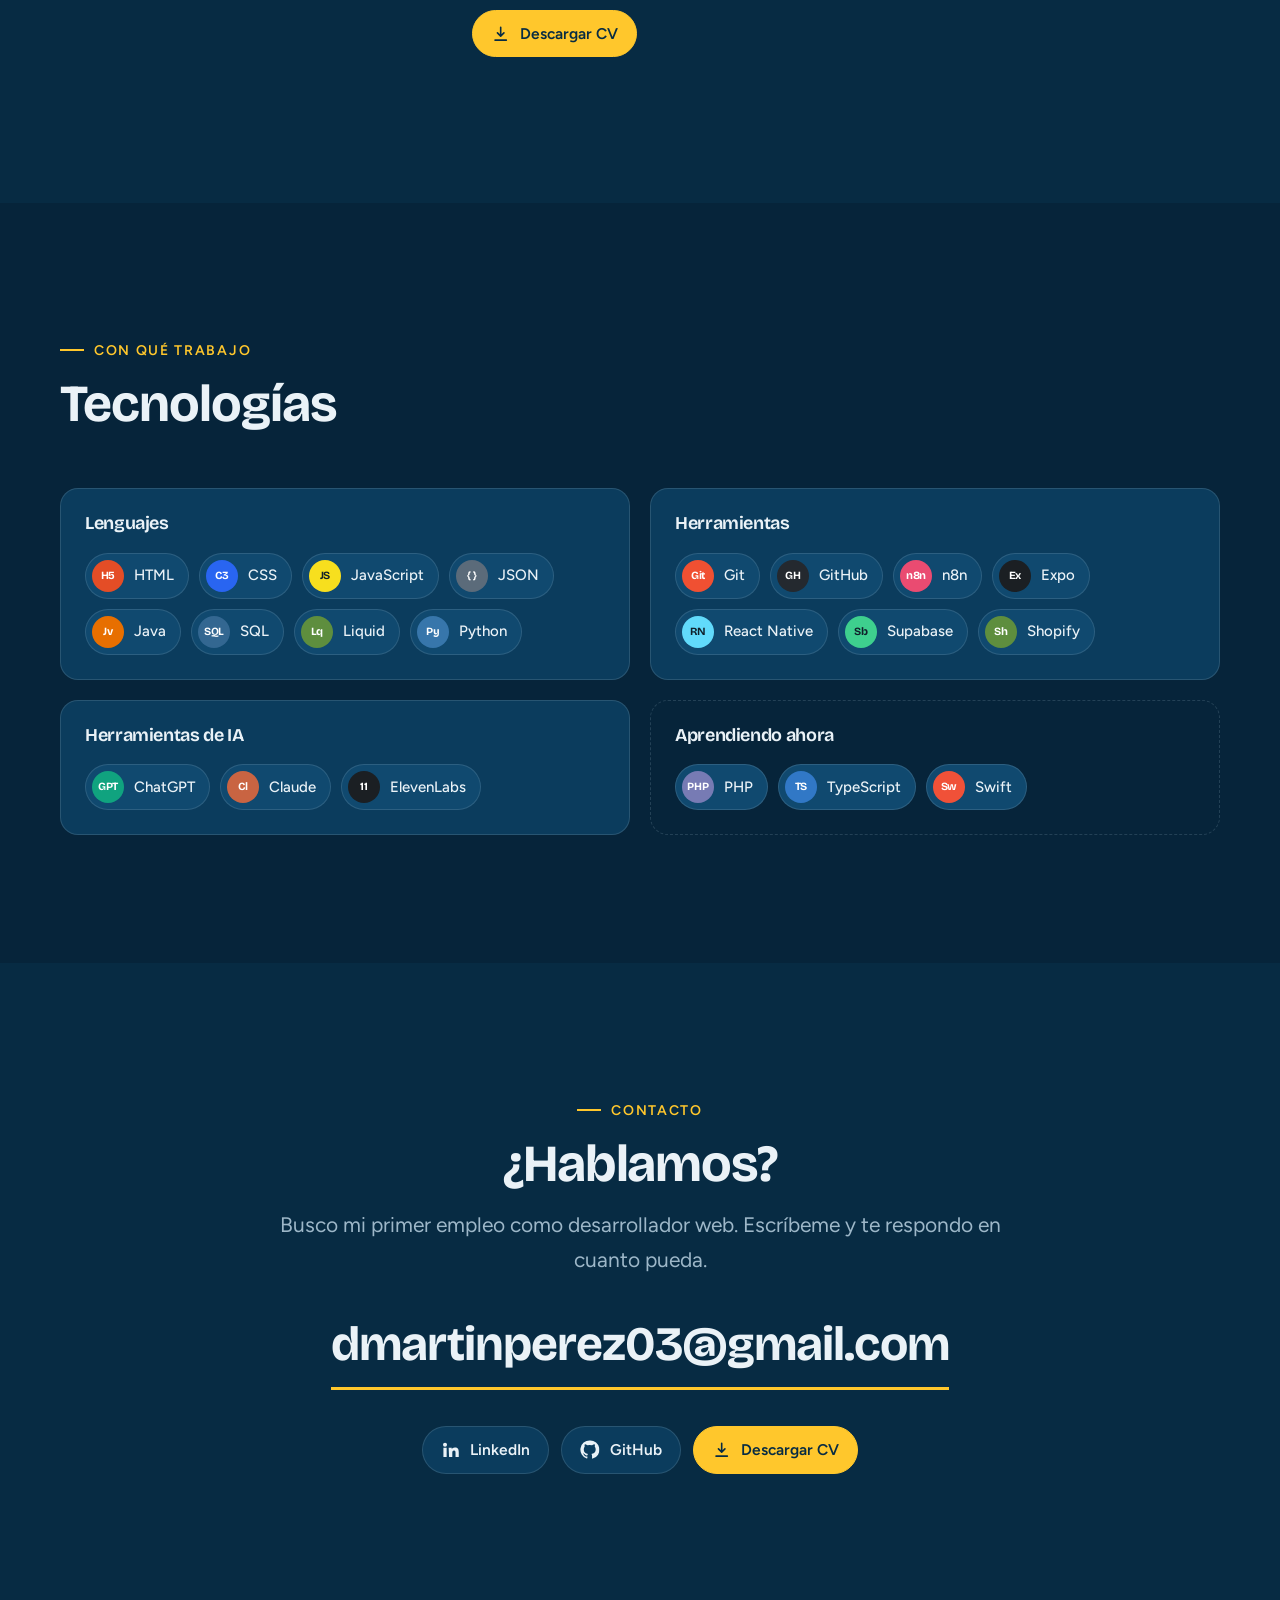
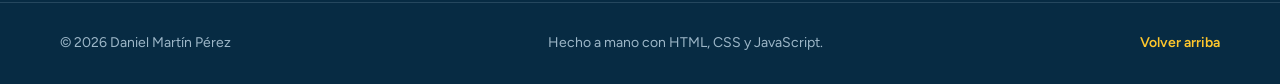
==== commit c65e4f67: "Añado el proyecto Generador de facturas: tarjeta, página en ES/CA/EN, sitemap y enlace desde el gene" ====
--- a/index.html
+++ b/index.html
@@ -276,6 +276,22 @@
               <p class="card__desc" data-i18n="qr.card">Generador de códigos QR para enlaces, WiFi, email y contactos, con colores, logo y descarga en PNG y SVG. Todo se genera en el navegador.</p>
               <ul class="tags" aria-label="Tecnologías" data-i18n-attr="aria-label=a11y.techList">
                 <li>HTML</li><li>CSS</li><li>JavaScript</li><li>Canvas</li>
+              </ul>
+            </div>
+          </article>
+
+          <article class="card reveal">
+            <div class="card__media card__media--browser">
+              <img src="assets/img/proyectos/generador-facturas-web.webp" width="1280" height="720" loading="lazy" alt="Generador de facturas: a la izquierda el formulario y a la derecha la factura con su desglose de IVA" data-i18n-attr="alt=fac.coverAlt">
+              <span class="card__cta" aria-hidden="true"><span data-i18n="projects.view">Ver proyecto</span>
+                <svg class="icon"><use href="assets/icons/sprite.svg#arrow-right"/></svg></span>
+            </div>
+            <div class="card__body">
+              <p class="card__status"><span class="dot dot--green"></span><span data-i18n="fac.status">Publicado</span> · 2026</p>
+              <h3 class="card__title"><a href="proyectos/generador-facturas.html" data-i18n="fac.title">Generador de facturas</a></h3>
+              <p class="card__desc" data-i18n="fac.card">Generador de facturas para autónomos en España, con IVA por tipos, retención de IRPF y descarga en PDF. Todo se queda en el navegador.</p>
+              <ul class="tags" aria-label="Tecnologías" data-i18n-attr="aria-label=a11y.techList">
+                <li>HTML</li><li>CSS</li><li>JavaScript</li><li>PDF</li>
               </ul>
             </div>
           </article>
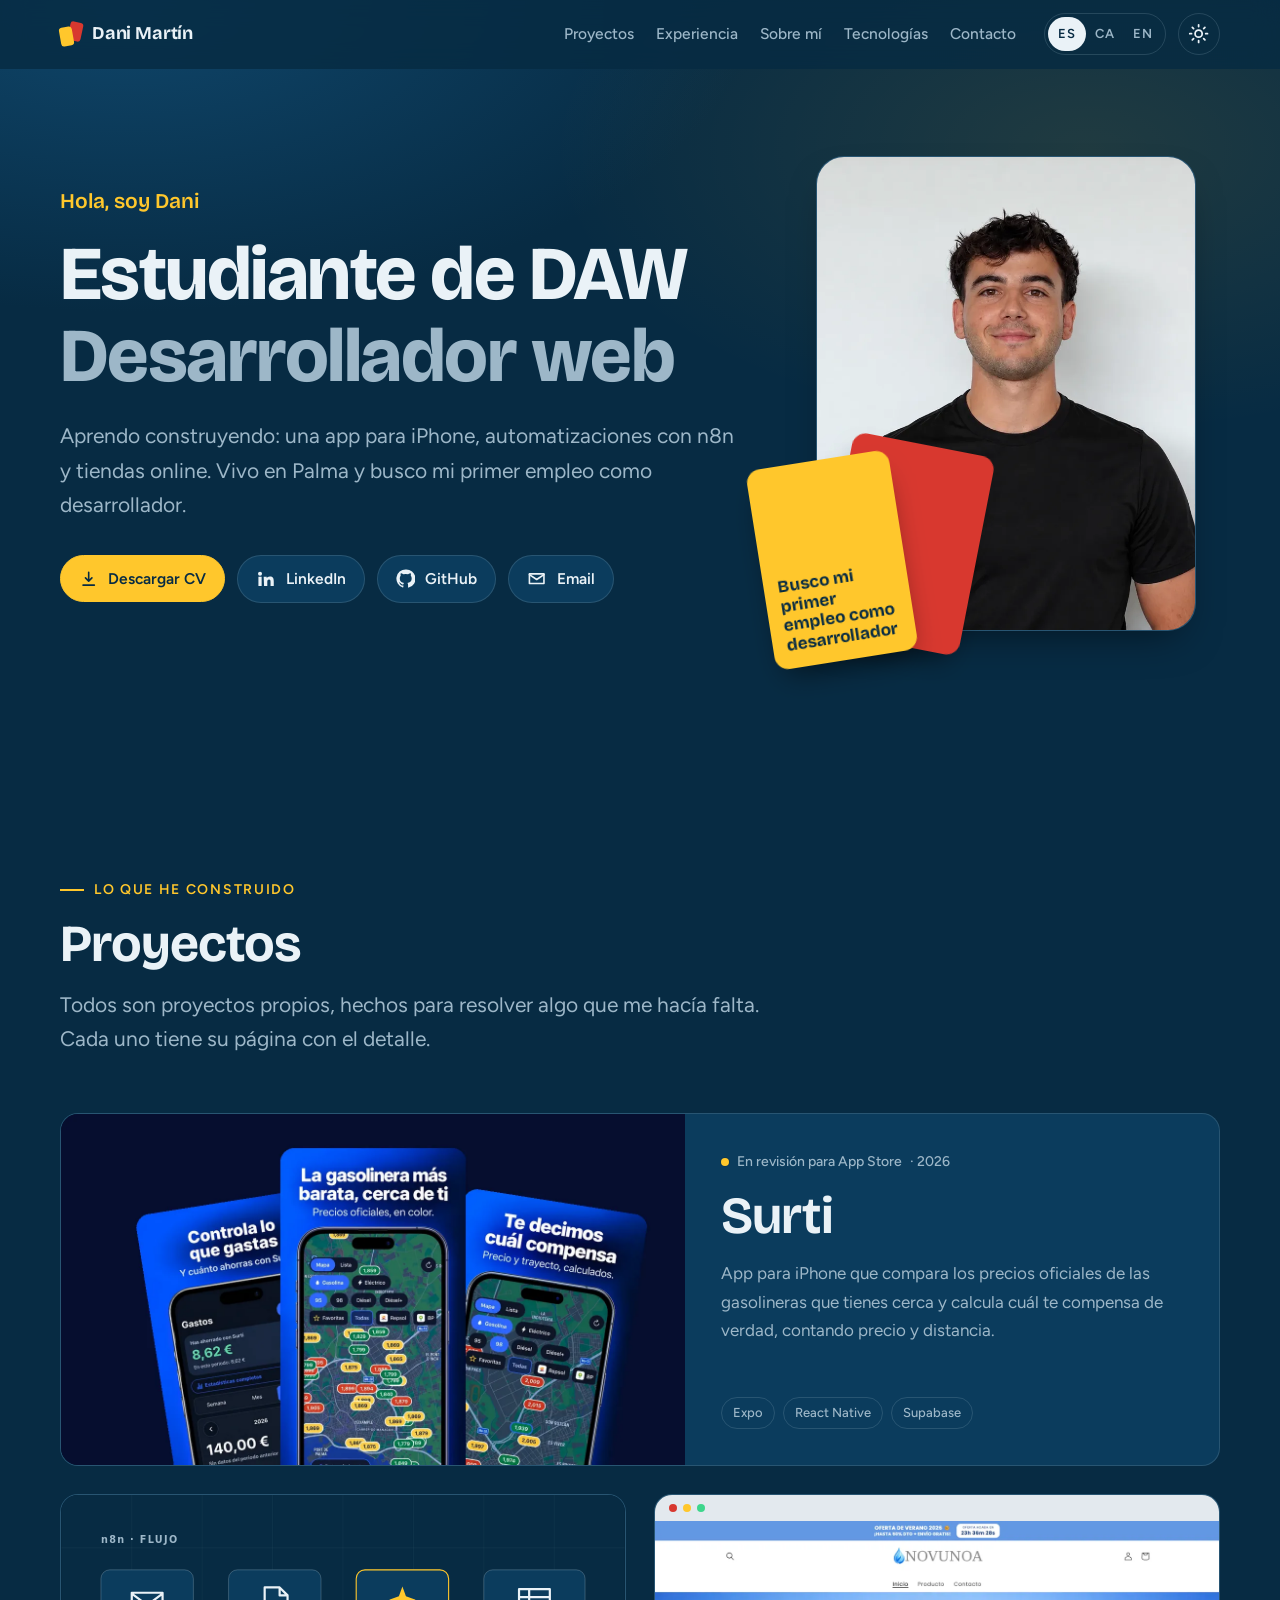
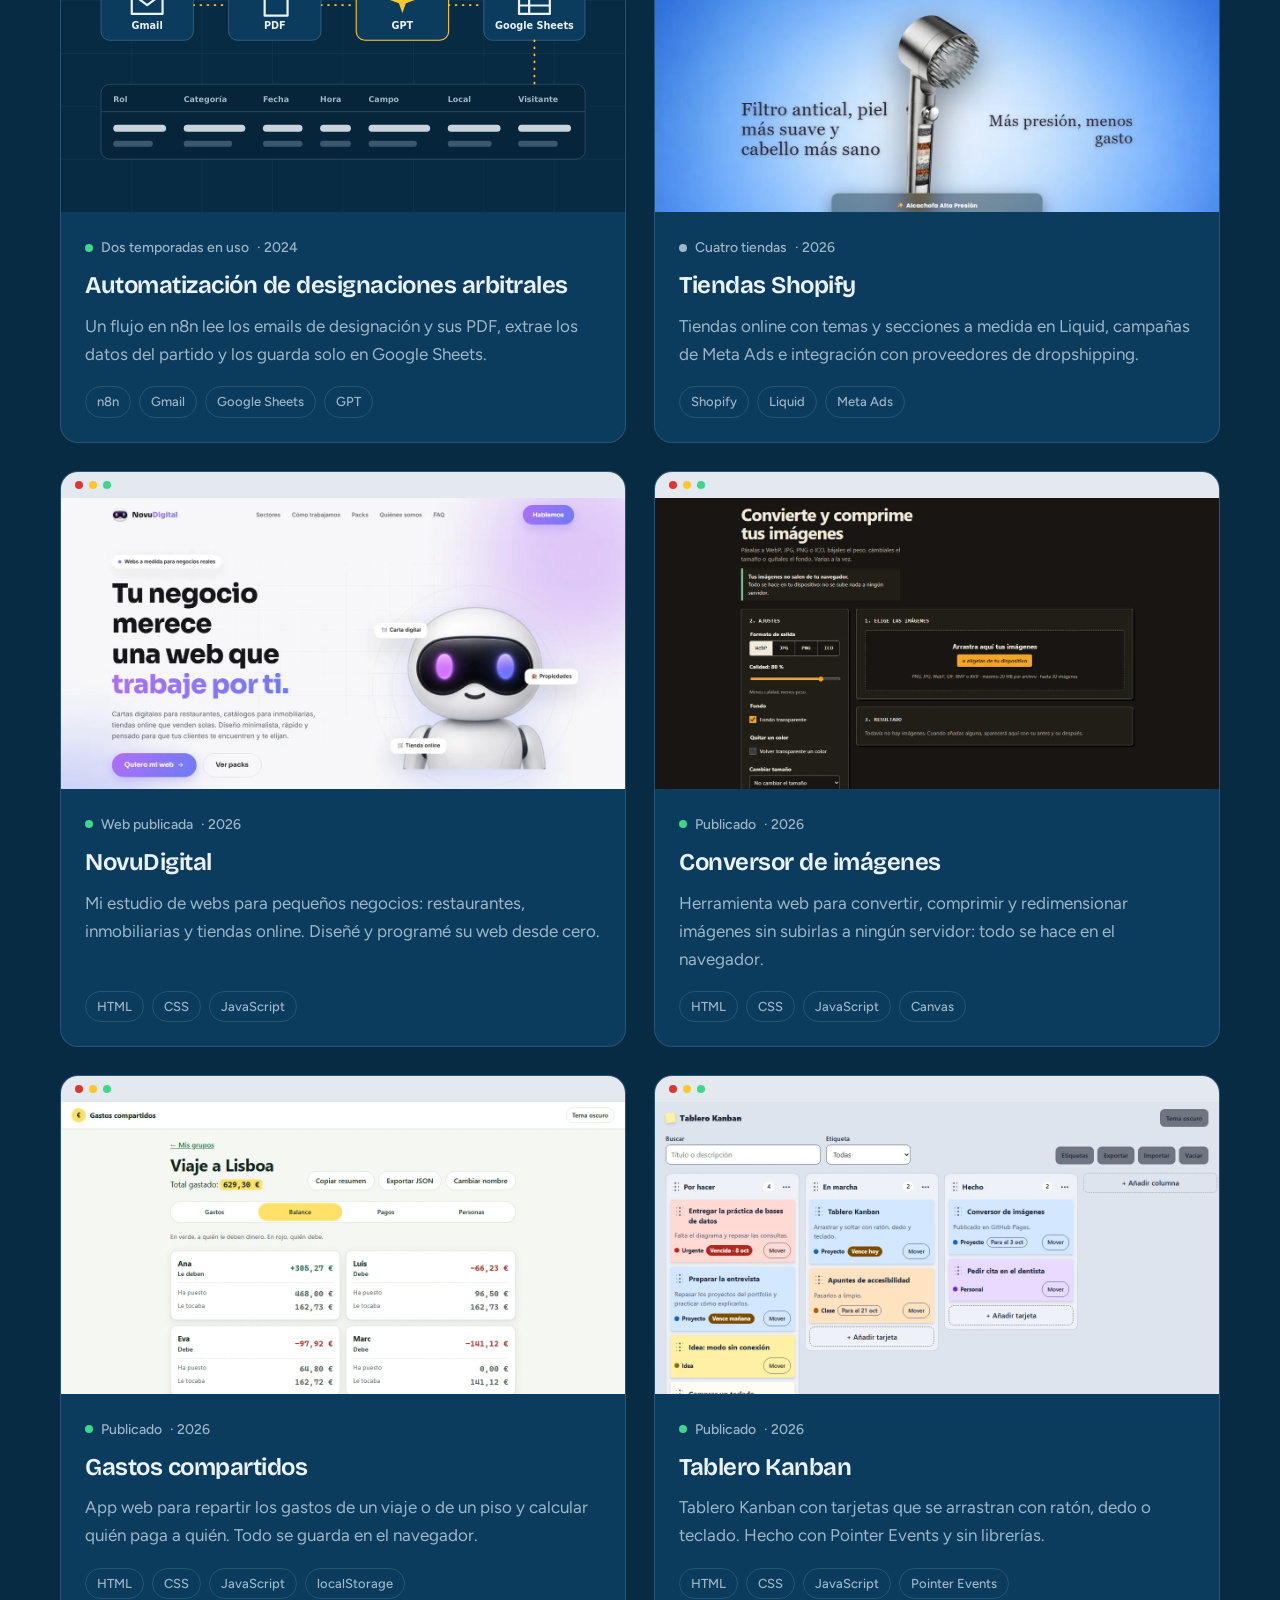
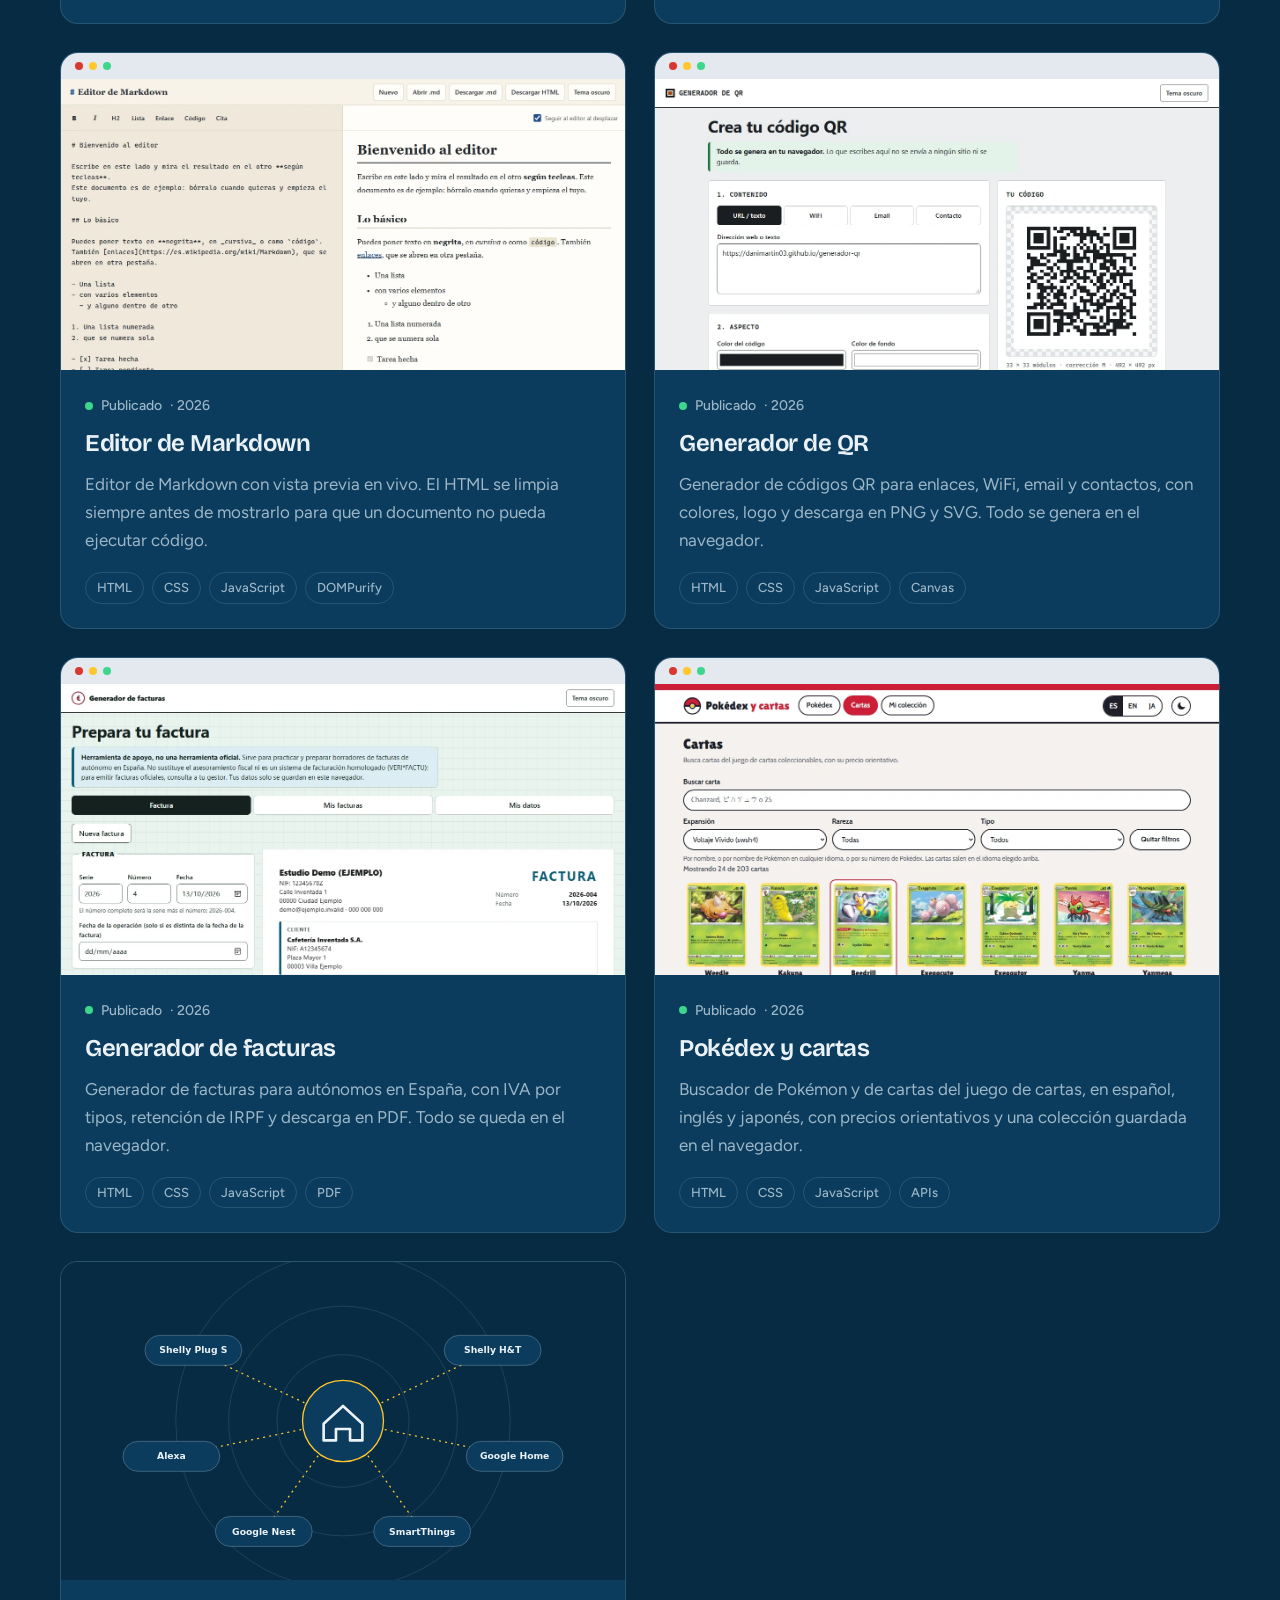
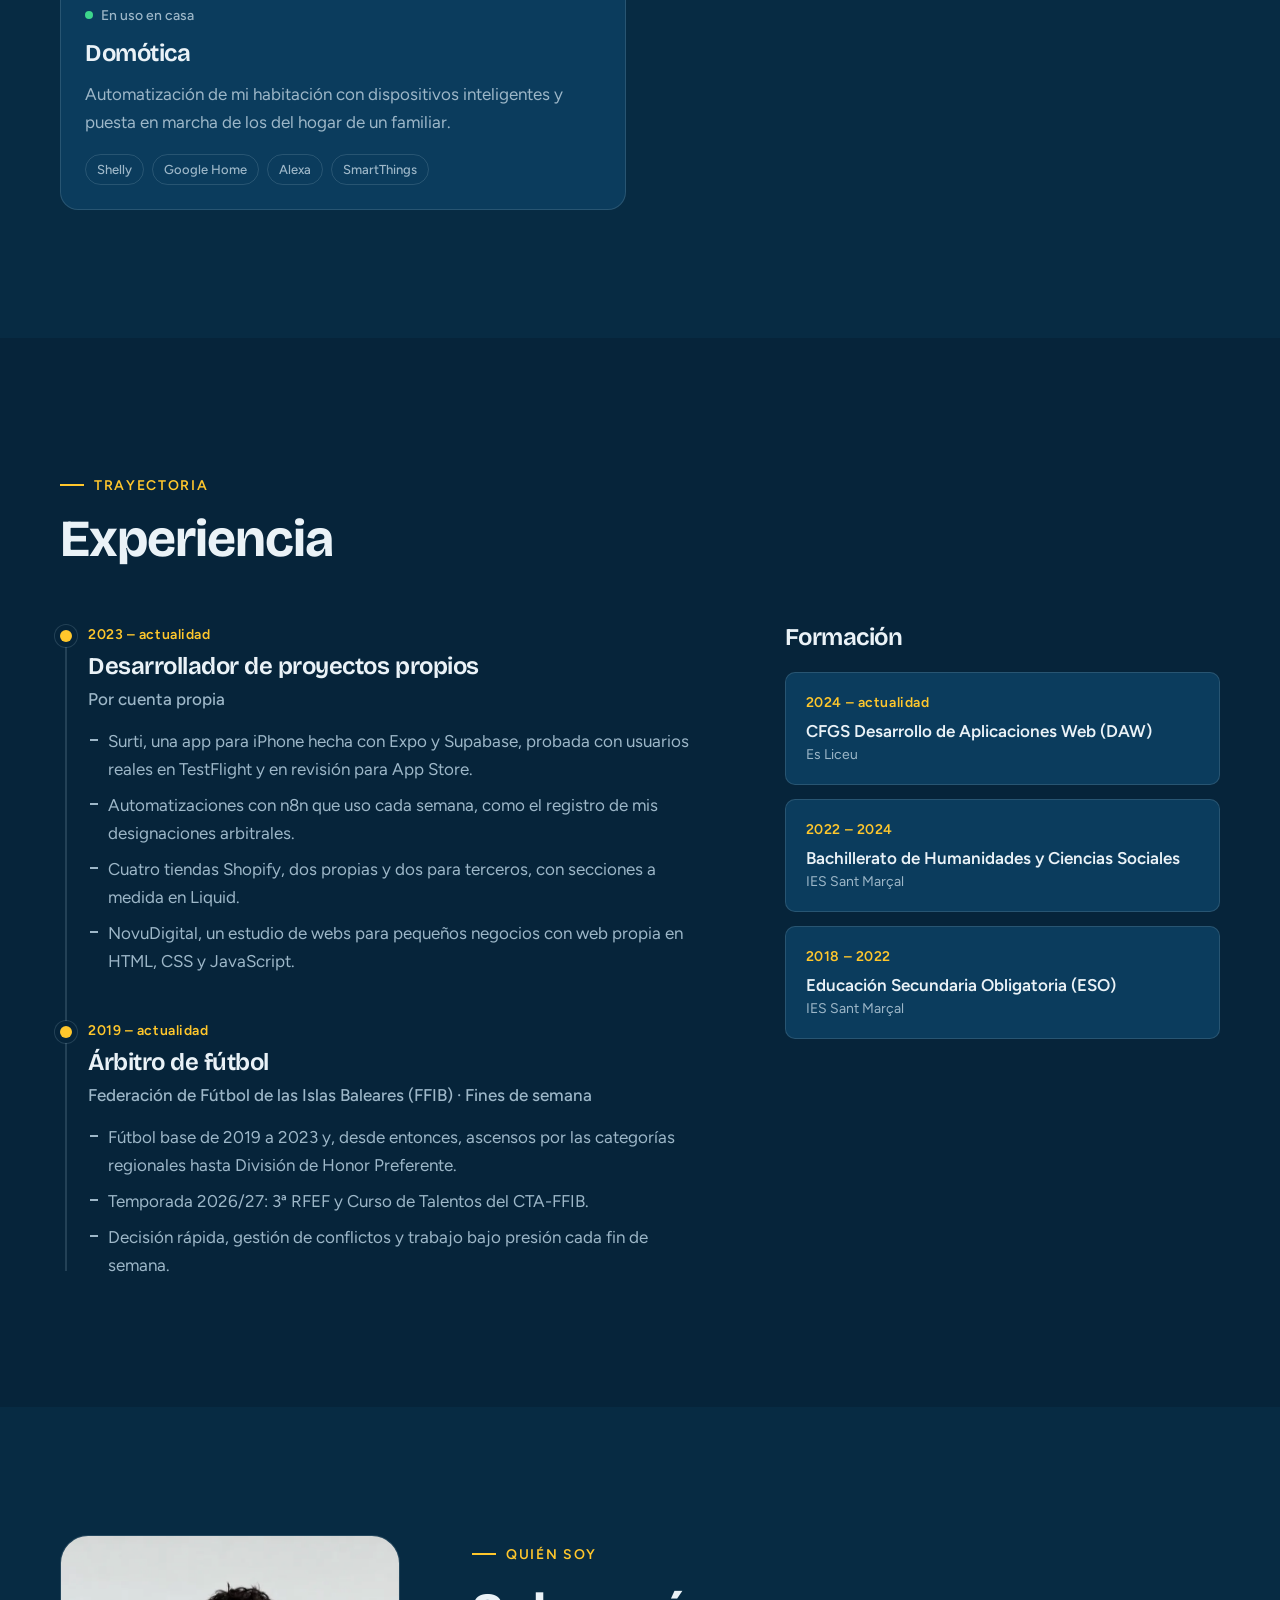
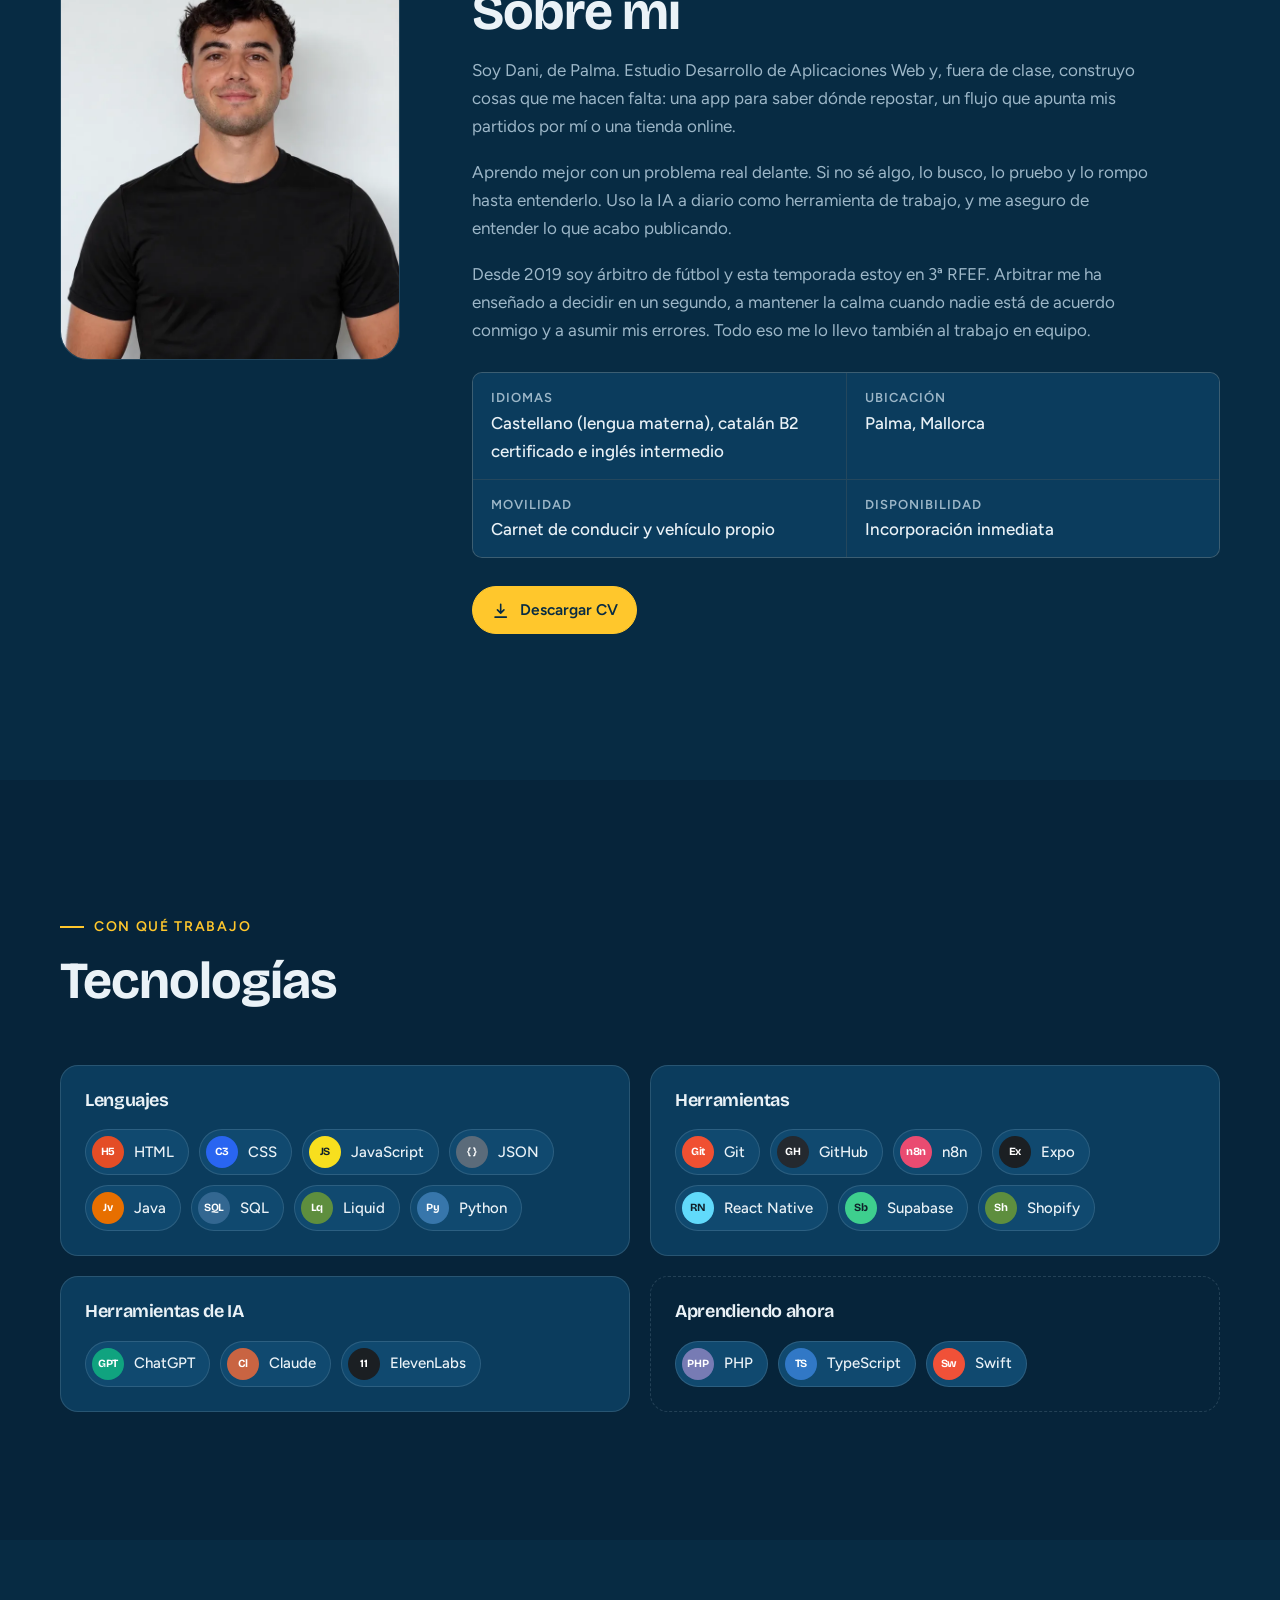
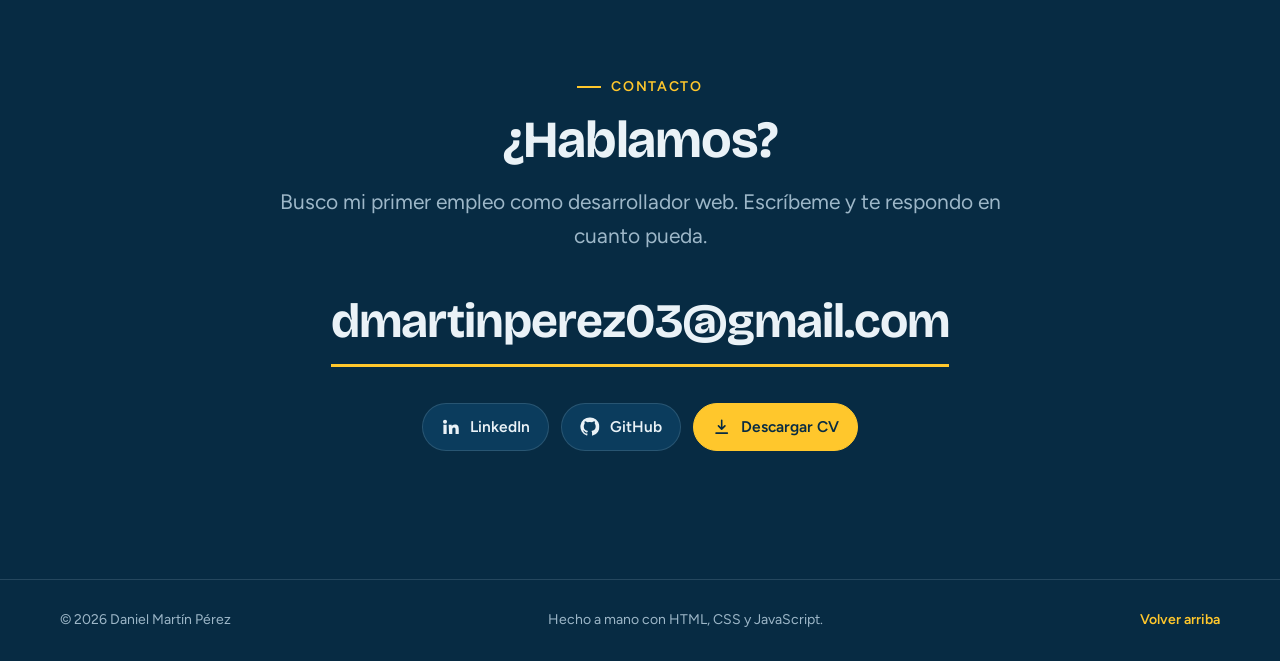
==== commit ae800f07: "Añado el proyecto Pokédex y cartas: tarjeta, página en ES/CA/EN, sitemap y enlace desde el generador" ====
--- a/index.html
+++ b/index.html
@@ -292,6 +292,22 @@
               <p class="card__desc" data-i18n="fac.card">Generador de facturas para autónomos en España, con IVA por tipos, retención de IRPF y descarga en PDF. Todo se queda en el navegador.</p>
               <ul class="tags" aria-label="Tecnologías" data-i18n-attr="aria-label=a11y.techList">
                 <li>HTML</li><li>CSS</li><li>JavaScript</li><li>PDF</li>
+              </ul>
+            </div>
+          </article>
+
+          <article class="card reveal">
+            <div class="card__media card__media--browser">
+              <img src="assets/img/proyectos/pokedex-cartas-web.webp" width="1280" height="720" loading="lazy" alt="Pokédex y cartas: filtros arriba y una cuadrícula de cartas de una expansión" data-i18n-attr="alt=pok.coverAlt">
+              <span class="card__cta" aria-hidden="true"><span data-i18n="projects.view">Ver proyecto</span>
+                <svg class="icon"><use href="assets/icons/sprite.svg#arrow-right"/></svg></span>
+            </div>
+            <div class="card__body">
+              <p class="card__status"><span class="dot dot--green"></span><span data-i18n="pok.status">Publicado</span> · 2026</p>
+              <h3 class="card__title"><a href="proyectos/pokedex-cartas.html" data-i18n="pok.title">Pokédex y cartas</a></h3>
+              <p class="card__desc" data-i18n="pok.card">Buscador de Pokémon y de cartas del juego de cartas, en español, inglés y japonés, con precios orientativos y una colección guardada en el navegador.</p>
+              <ul class="tags" aria-label="Tecnologías" data-i18n-attr="aria-label=a11y.techList">
+                <li>HTML</li><li>CSS</li><li>JavaScript</li><li>APIs</li>
               </ul>
             </div>
           </article>
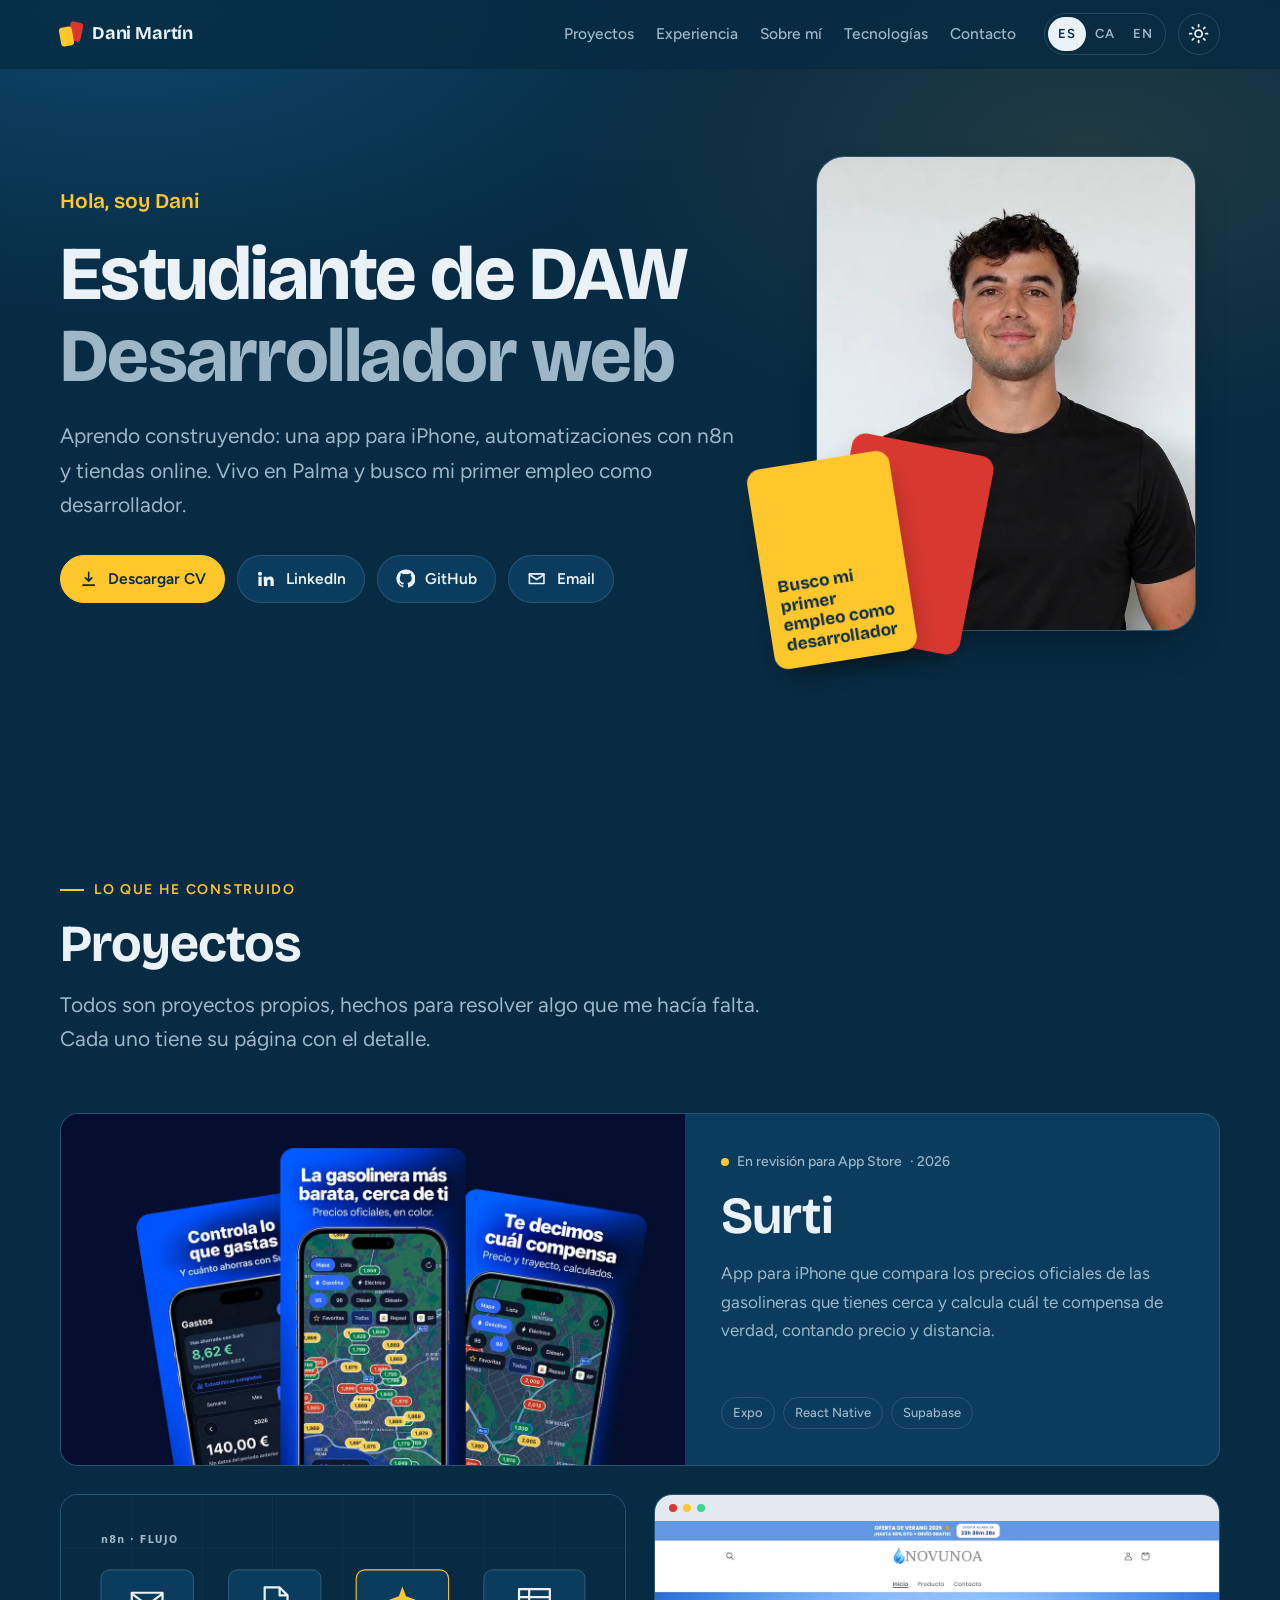
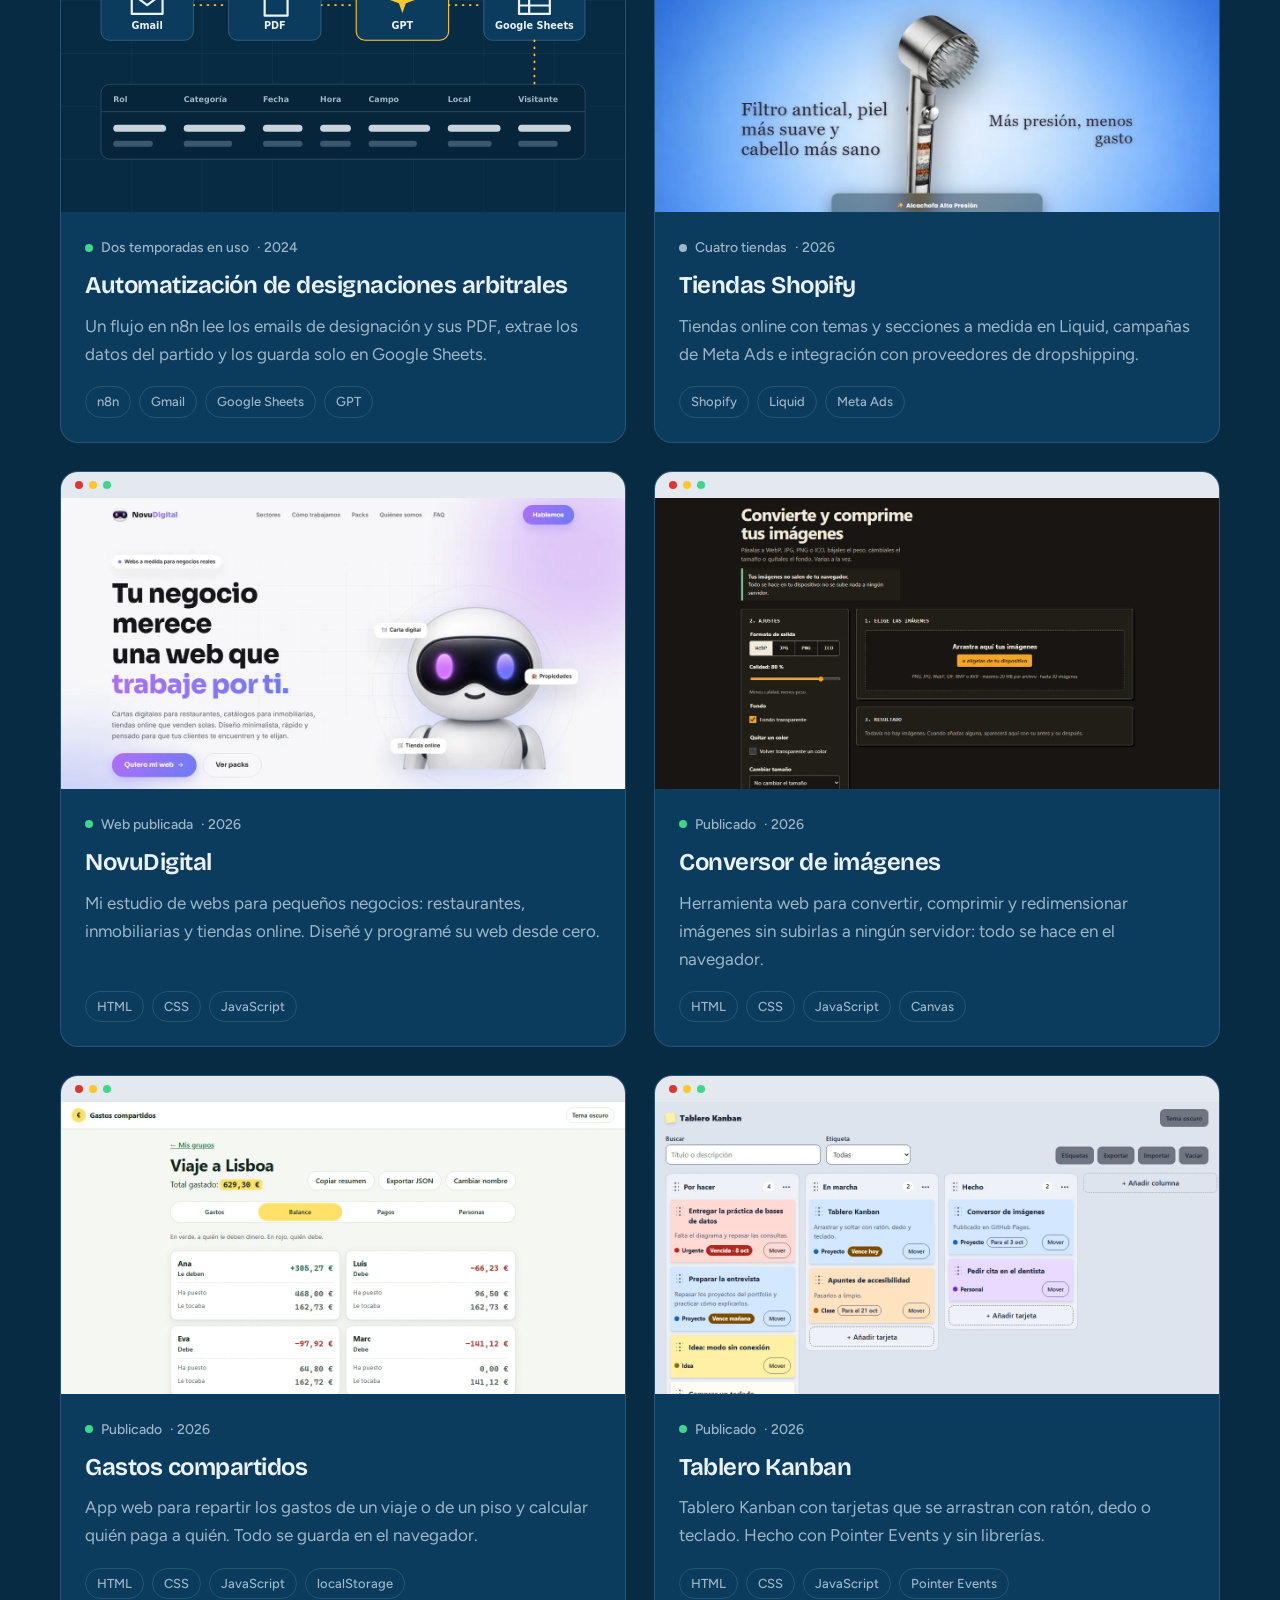
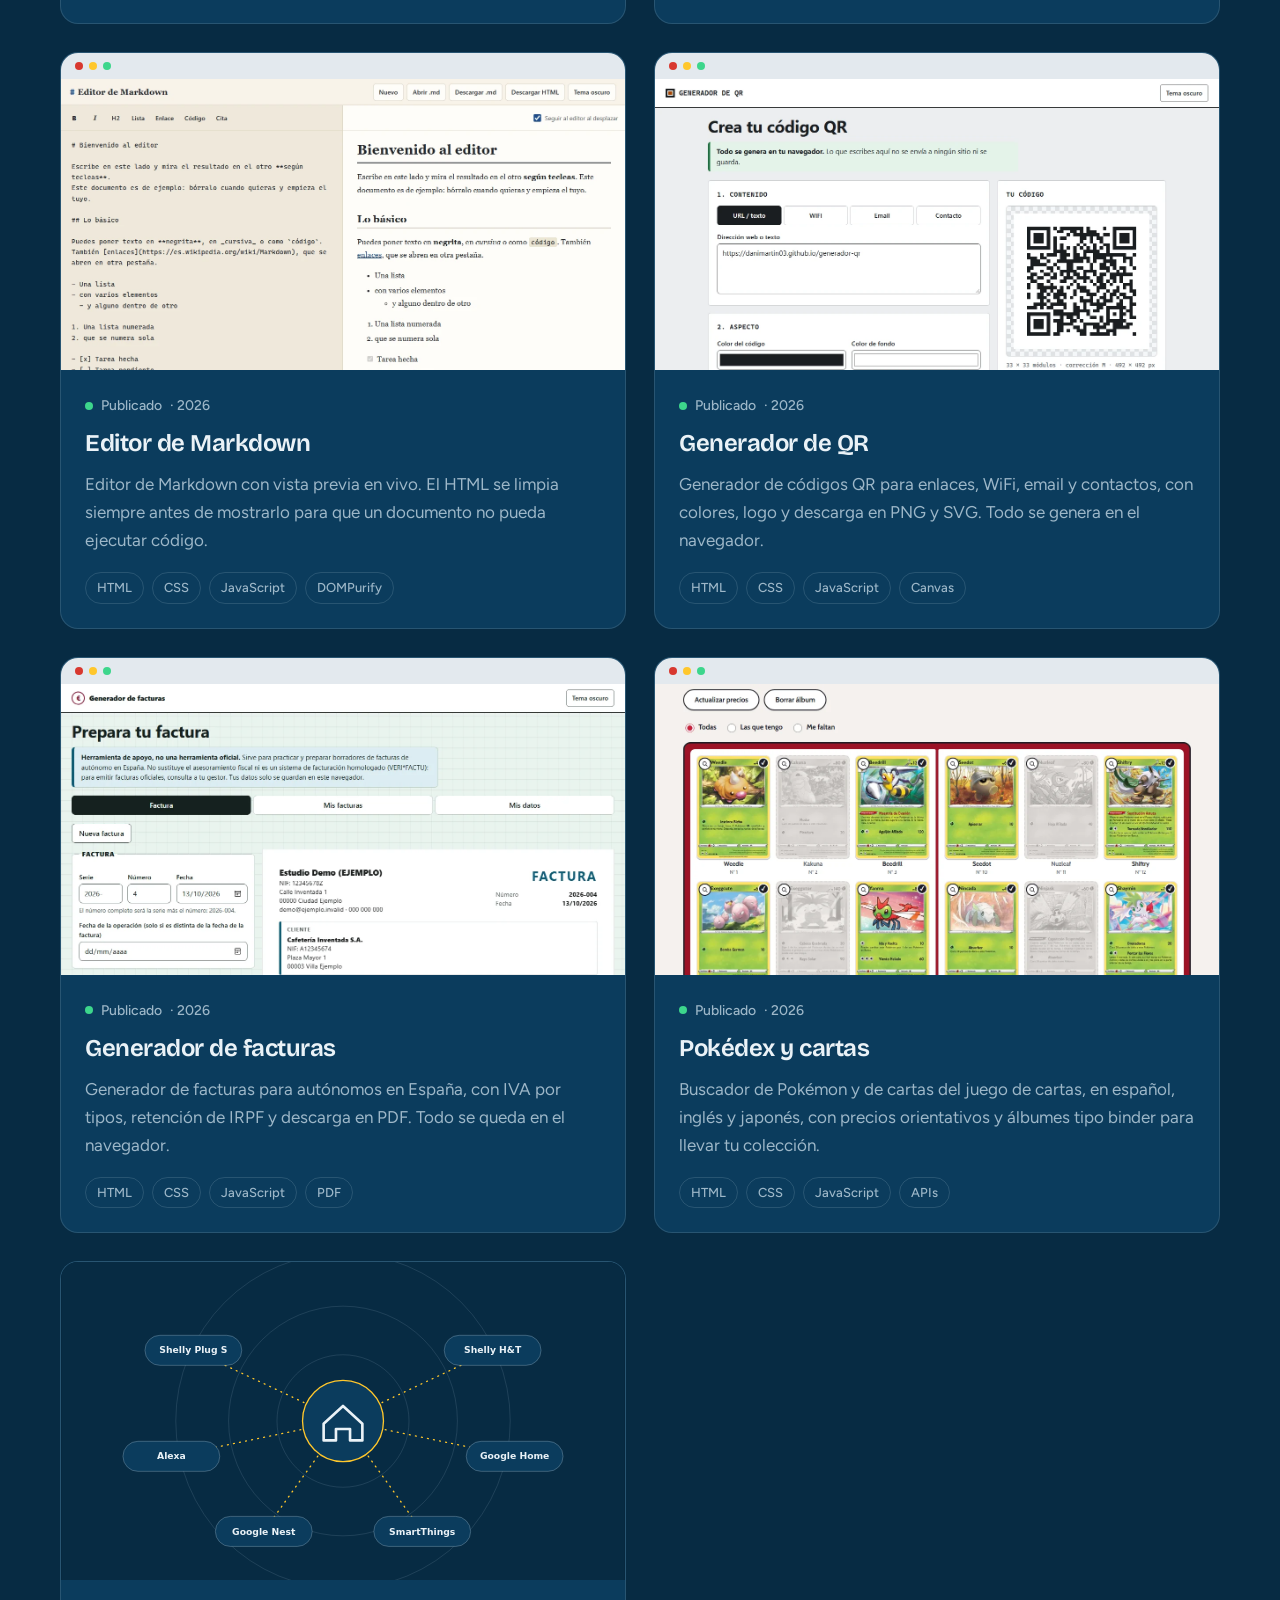
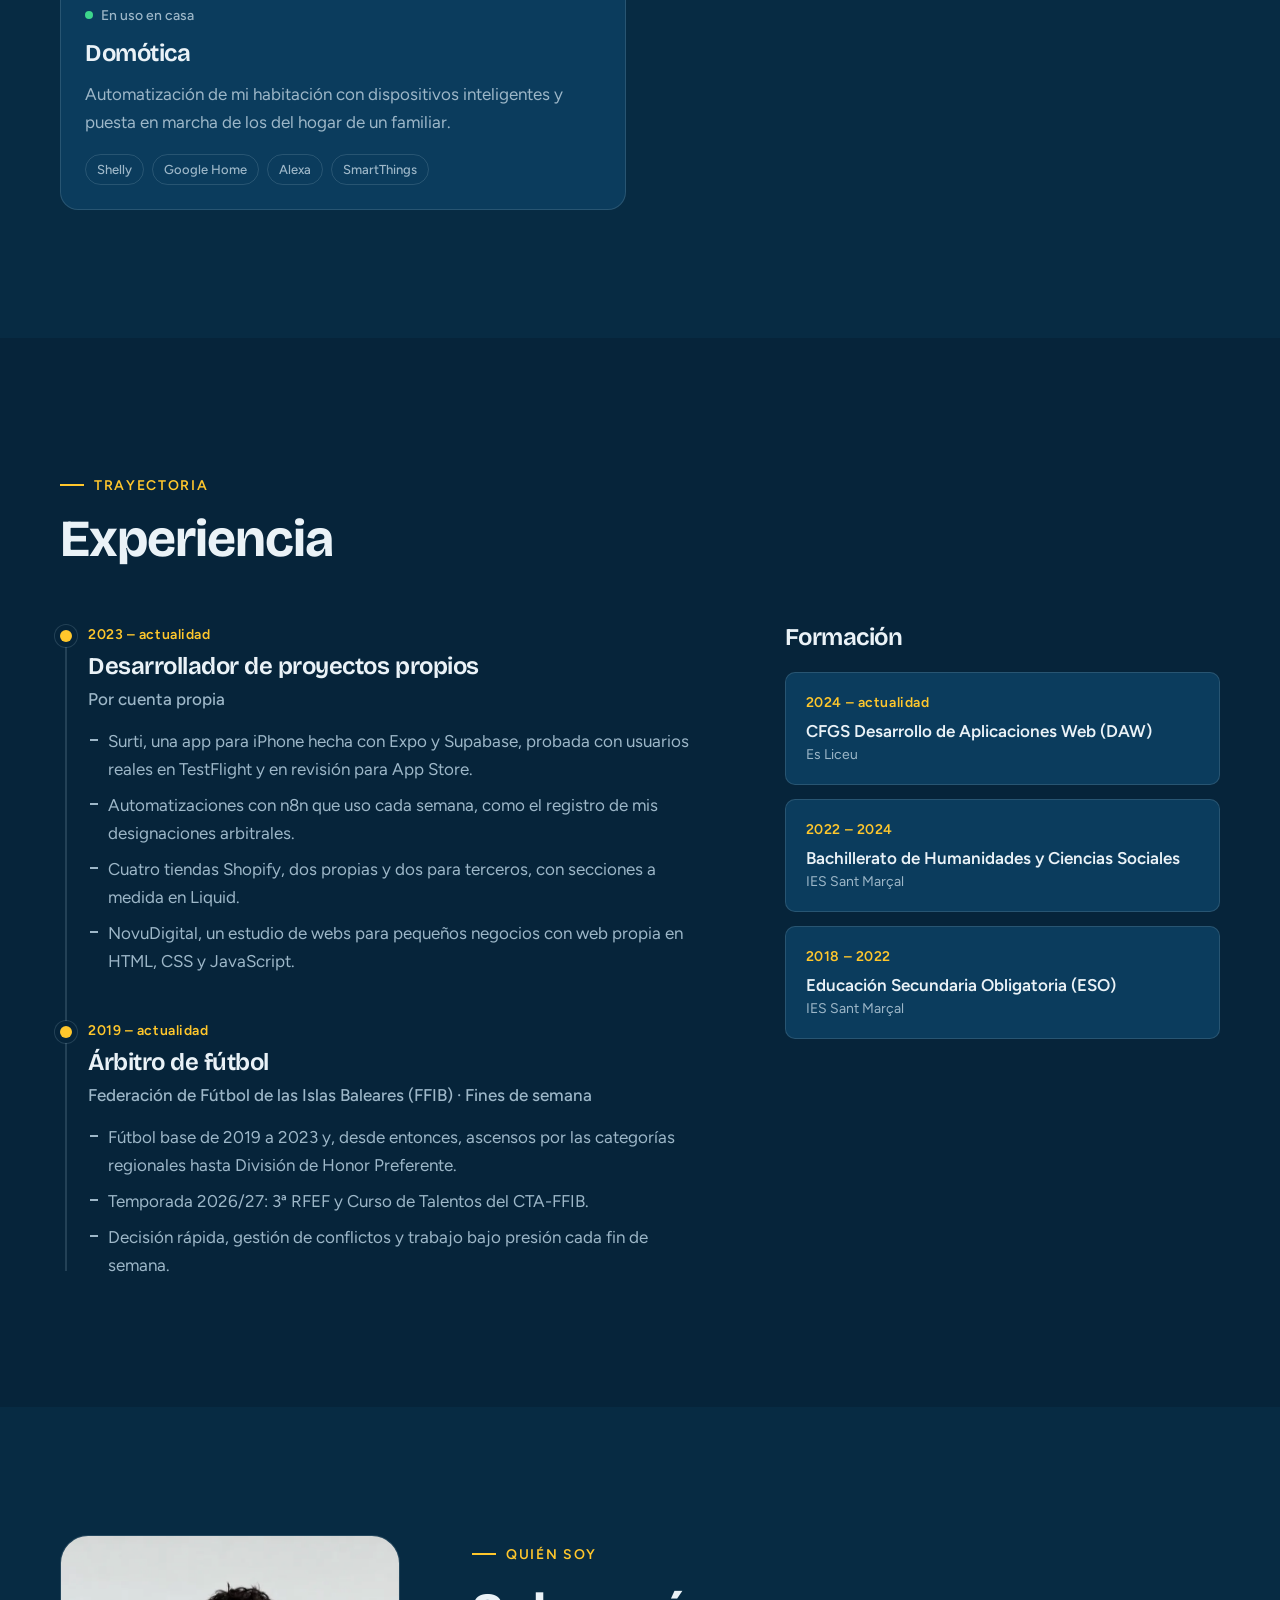
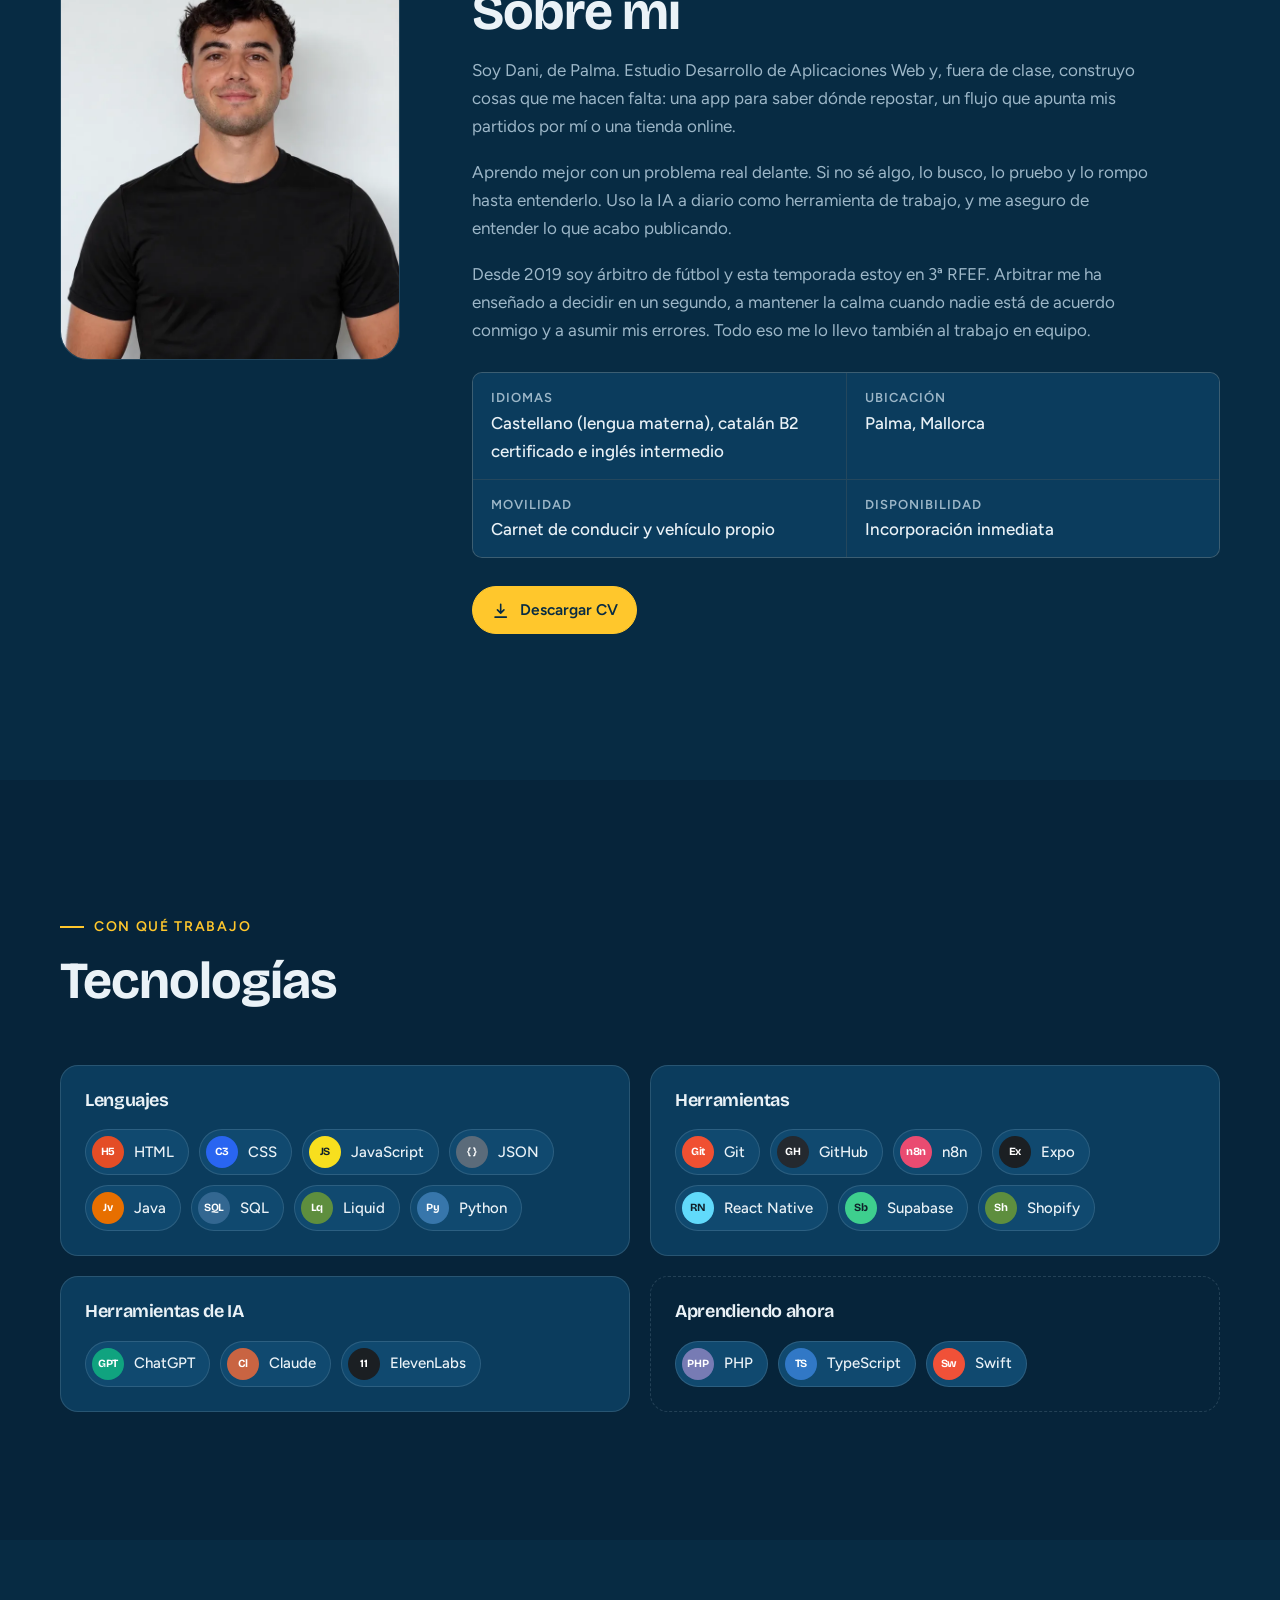
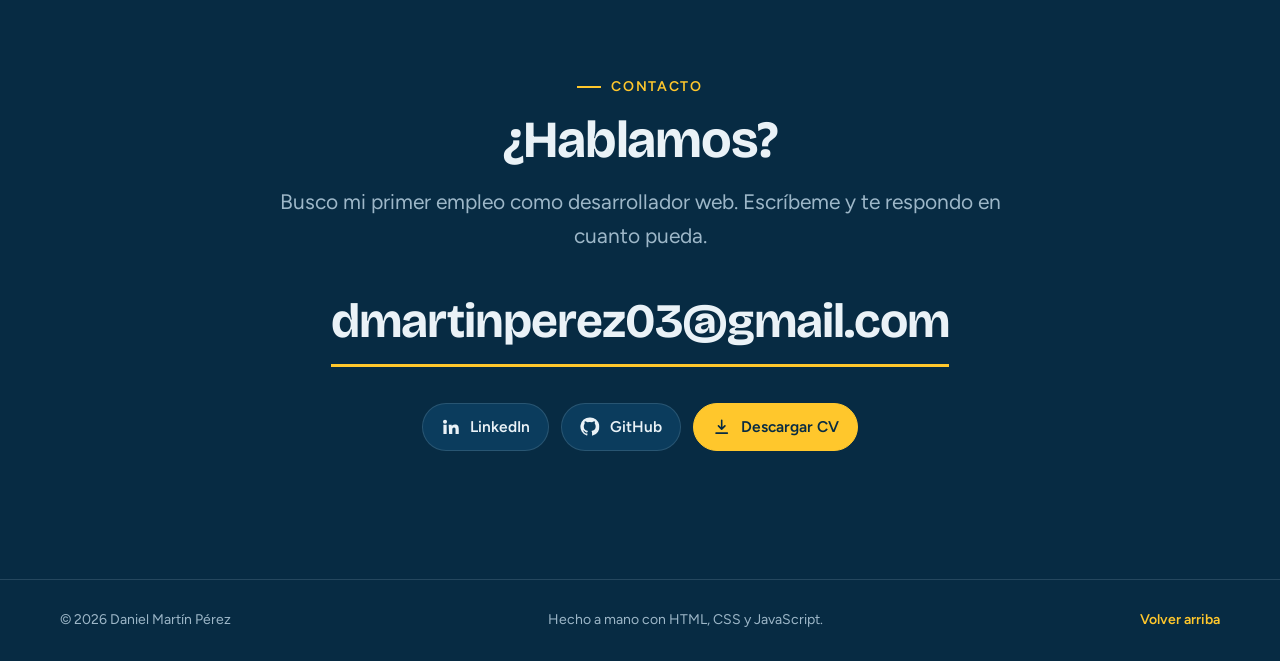
==== commit 8da6399a: "Actualizo Pokédex y cartas en el portfolio: álbumes tipo binder, textos en ES/CA/EN y portada nueva" ====
--- a/index.html
+++ b/index.html
@@ -298,14 +298,14 @@
 
           <article class="card reveal">
             <div class="card__media card__media--browser">
-              <img src="assets/img/proyectos/pokedex-cartas-web.webp" width="1280" height="720" loading="lazy" alt="Pokédex y cartas: filtros arriba y una cuadrícula de cartas de una expansión" data-i18n-attr="alt=pok.coverAlt">
+              <img src="assets/img/proyectos/pokedex-cartas-web.webp" width="1280" height="720" loading="lazy" alt="Álbum tipo binder de una expansión: dos páginas con las cartas que tengo en color y las que me faltan en gris" data-i18n-attr="alt=pok.coverAlt">
               <span class="card__cta" aria-hidden="true"><span data-i18n="projects.view">Ver proyecto</span>
                 <svg class="icon"><use href="assets/icons/sprite.svg#arrow-right"/></svg></span>
             </div>
             <div class="card__body">
               <p class="card__status"><span class="dot dot--green"></span><span data-i18n="pok.status">Publicado</span> · 2026</p>
               <h3 class="card__title"><a href="proyectos/pokedex-cartas.html" data-i18n="pok.title">Pokédex y cartas</a></h3>
-              <p class="card__desc" data-i18n="pok.card">Buscador de Pokémon y de cartas del juego de cartas, en español, inglés y japonés, con precios orientativos y una colección guardada en el navegador.</p>
+              <p class="card__desc" data-i18n="pok.card">Buscador de Pokémon y de cartas del juego de cartas, en español, inglés y japonés, con precios orientativos y álbumes tipo binder para llevar tu colección.</p>
               <ul class="tags" aria-label="Tecnologías" data-i18n-attr="aria-label=a11y.techList">
                 <li>HTML</li><li>CSS</li><li>JavaScript</li><li>APIs</li>
               </ul>
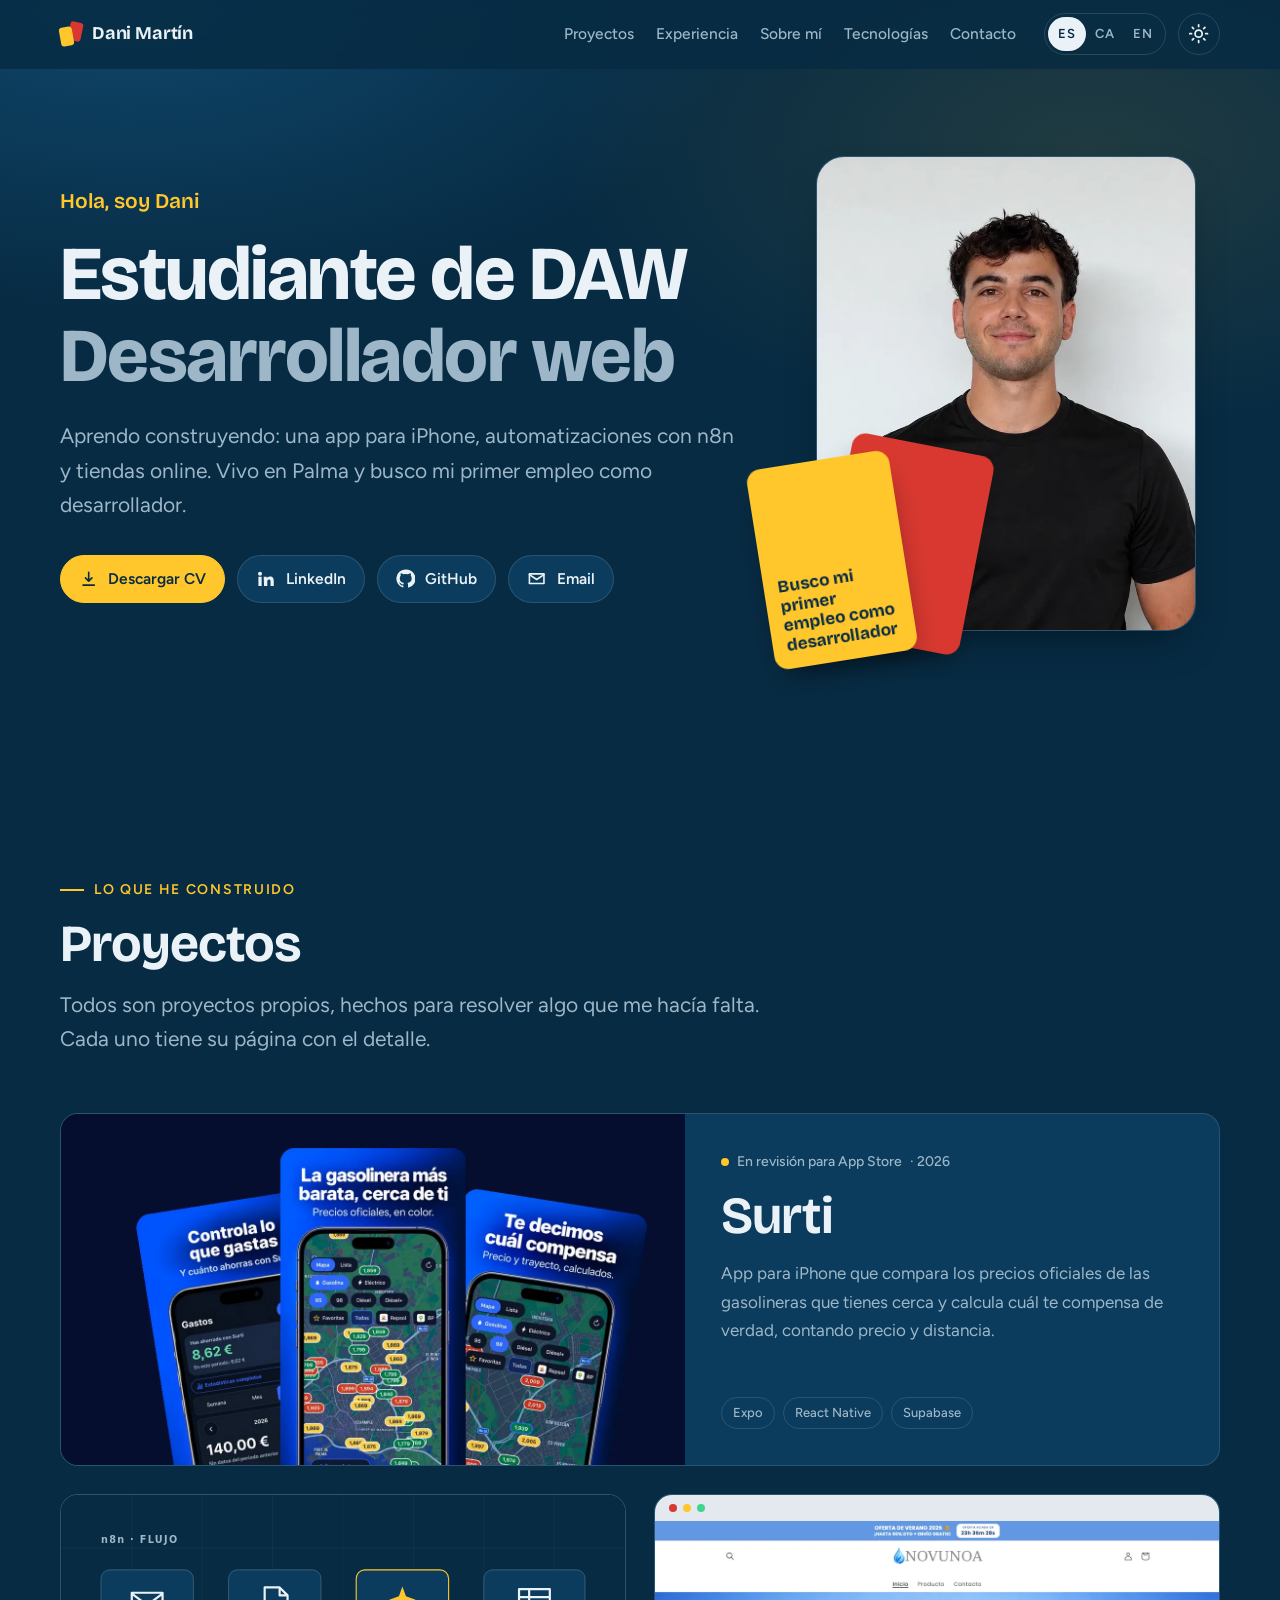
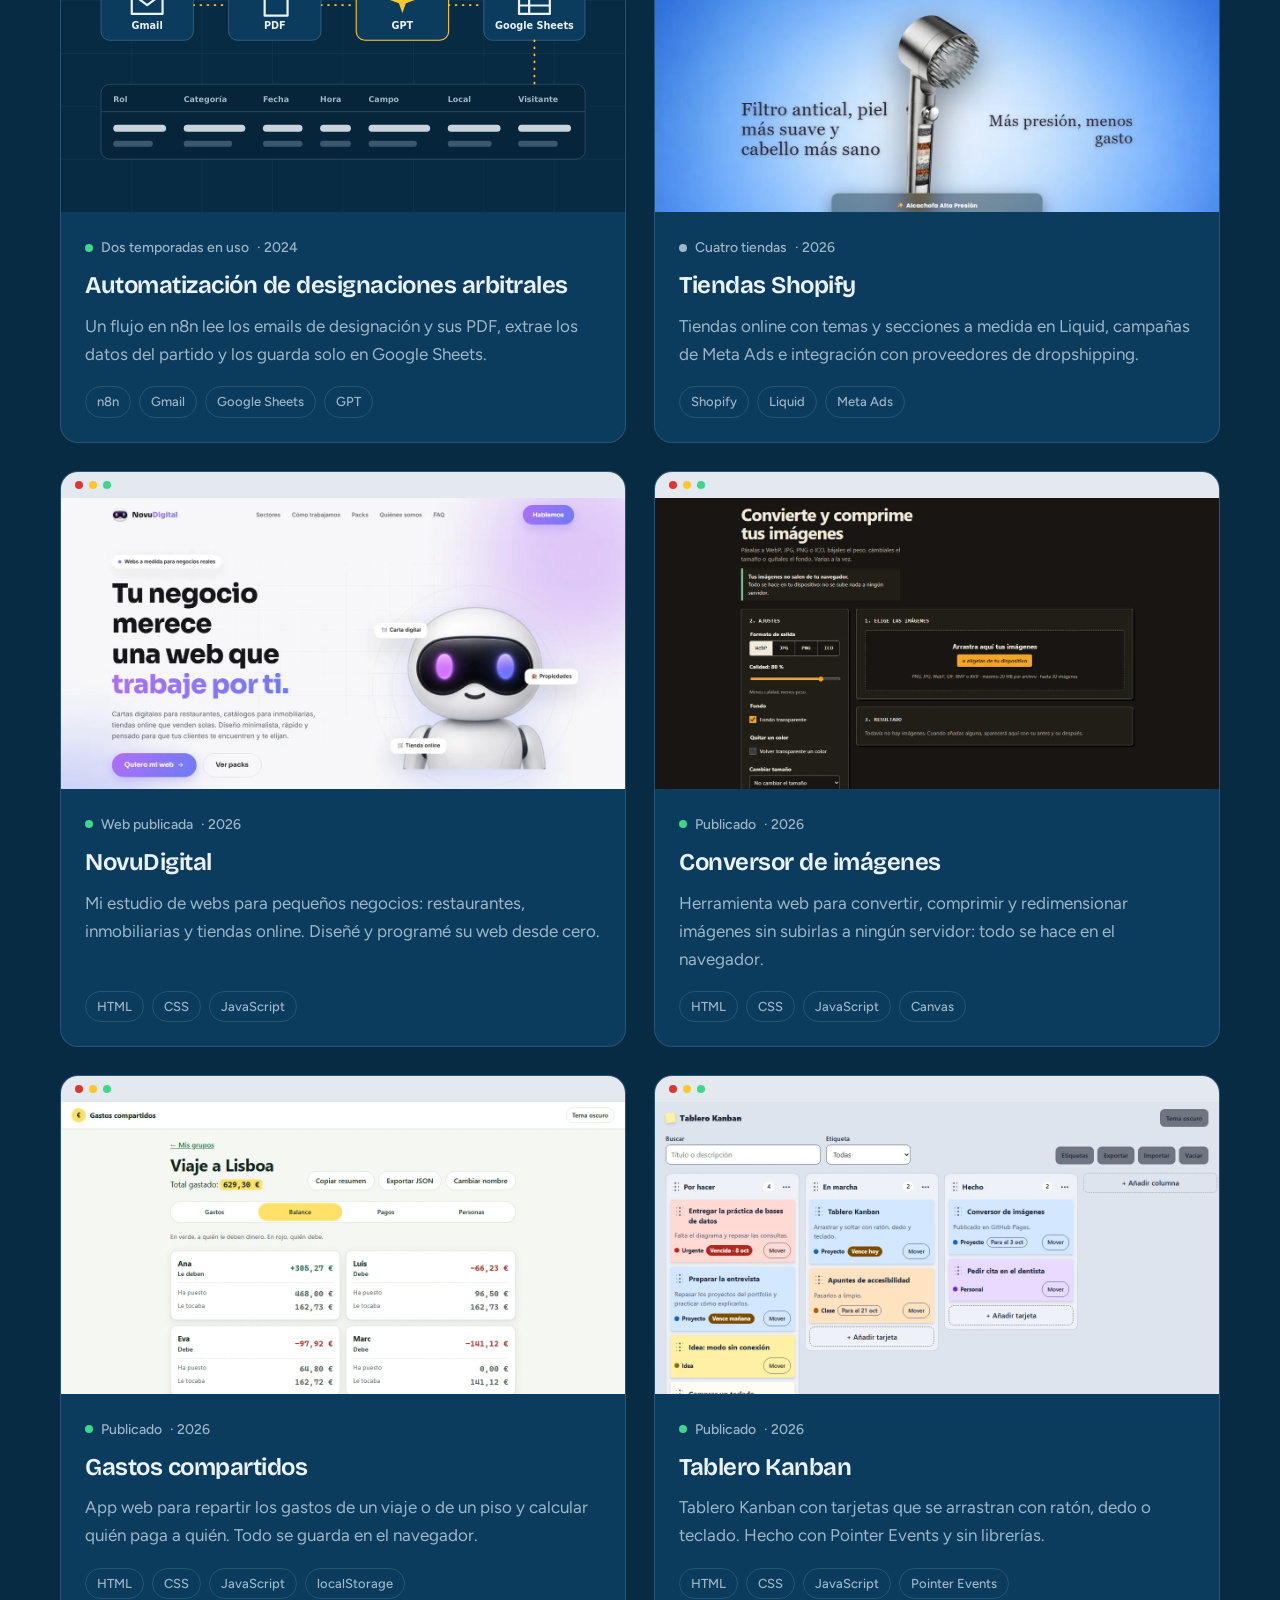
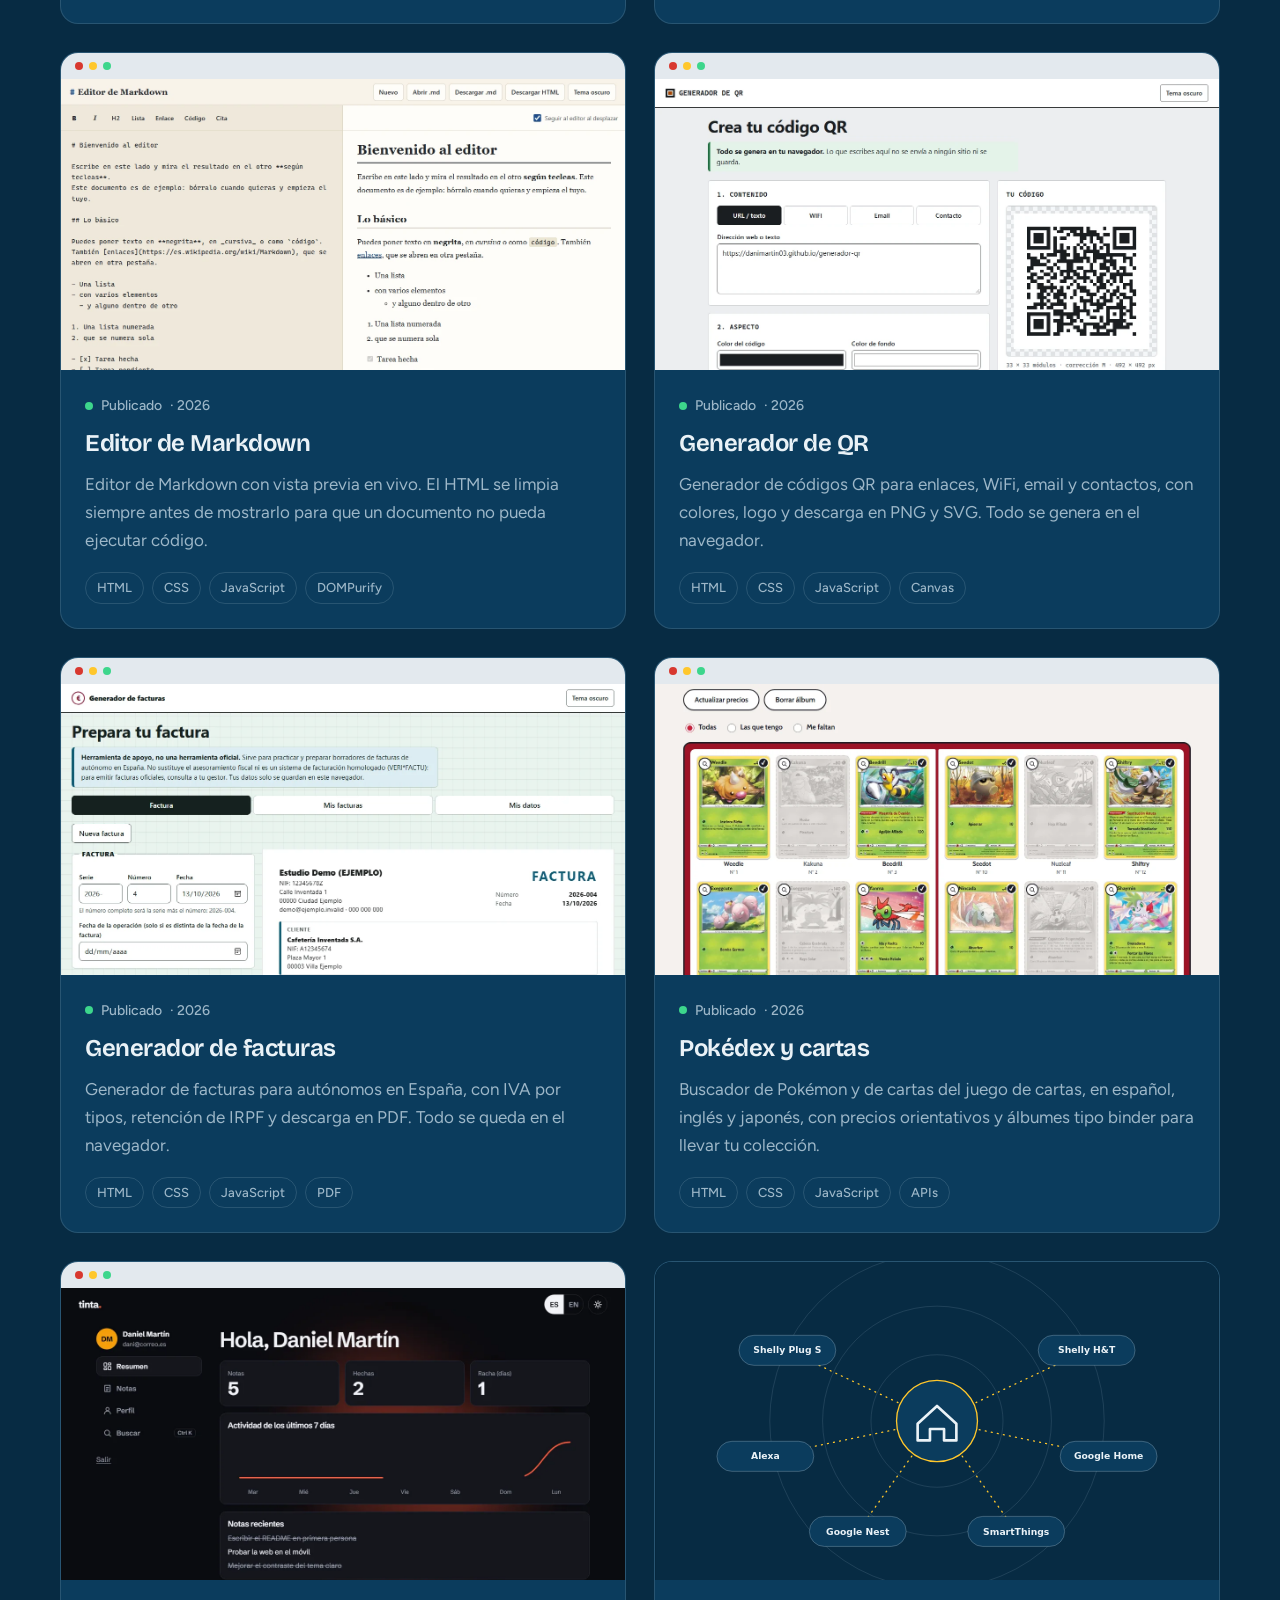
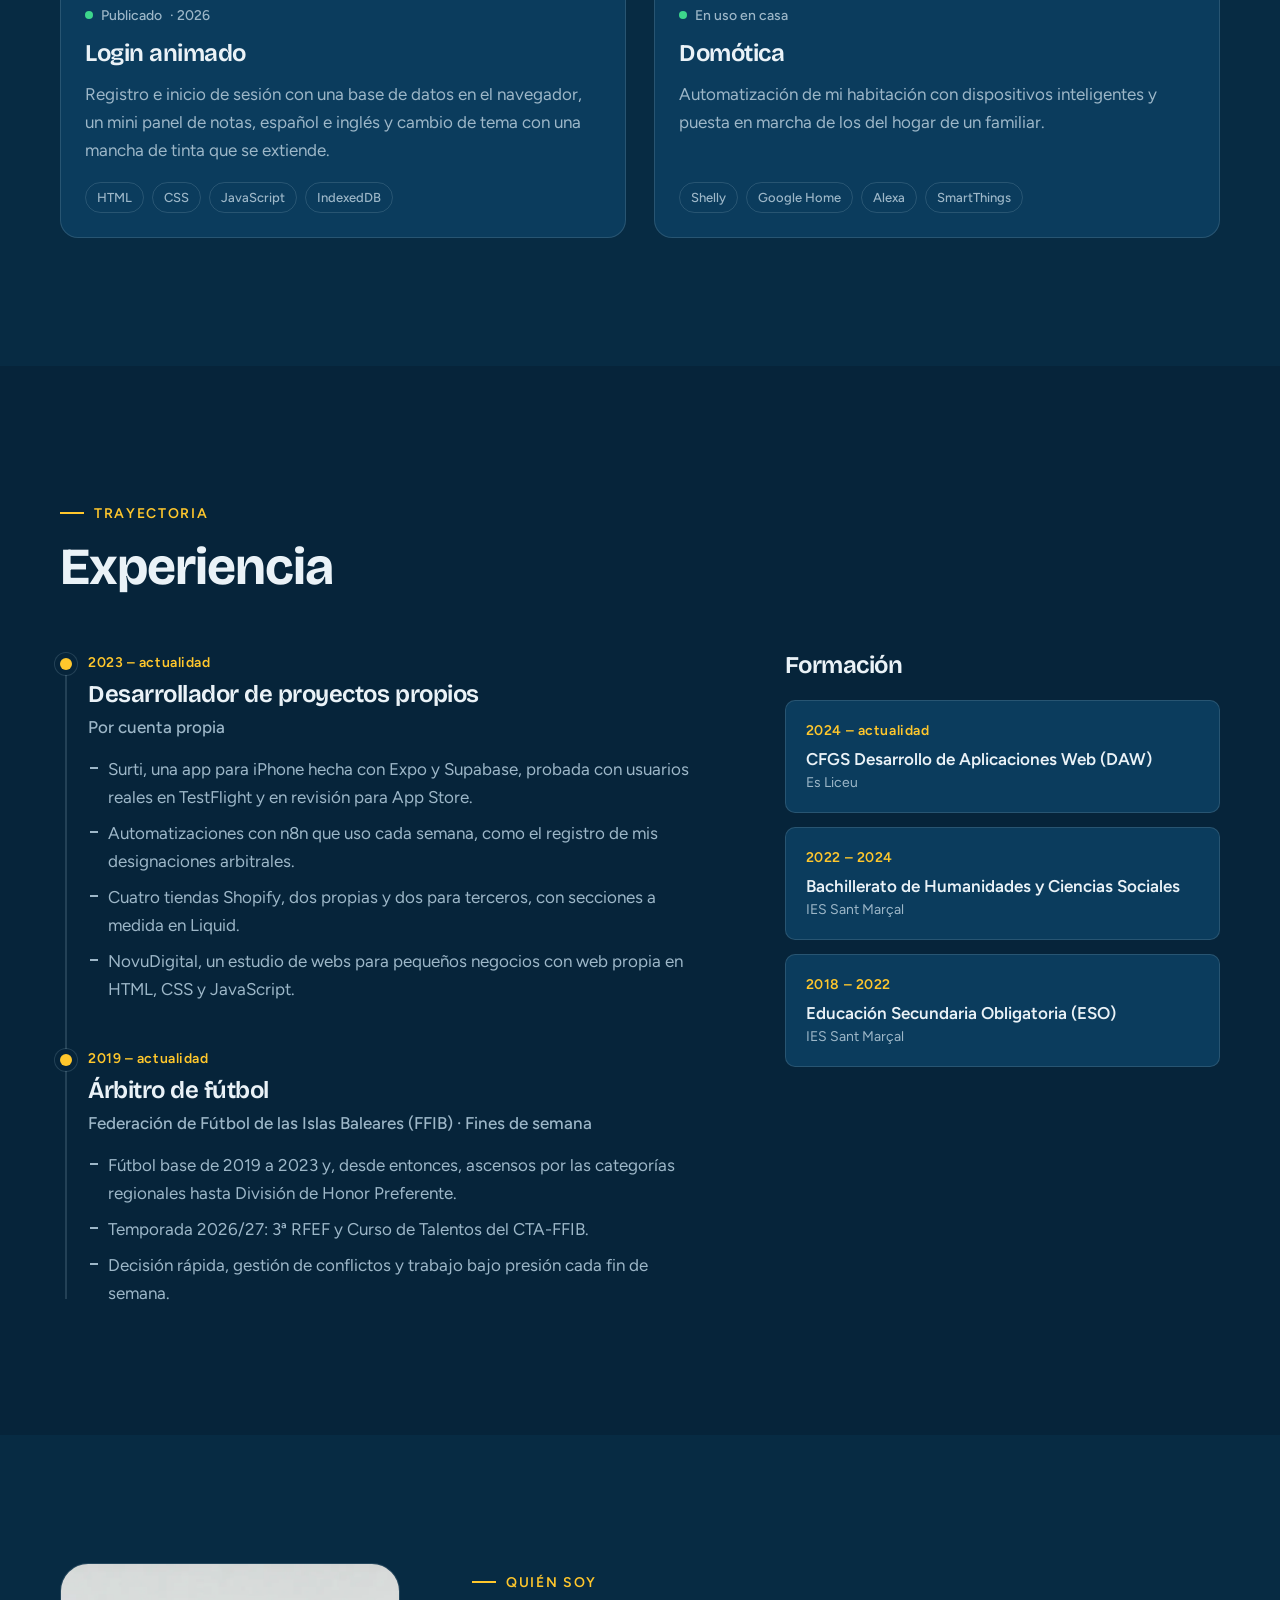
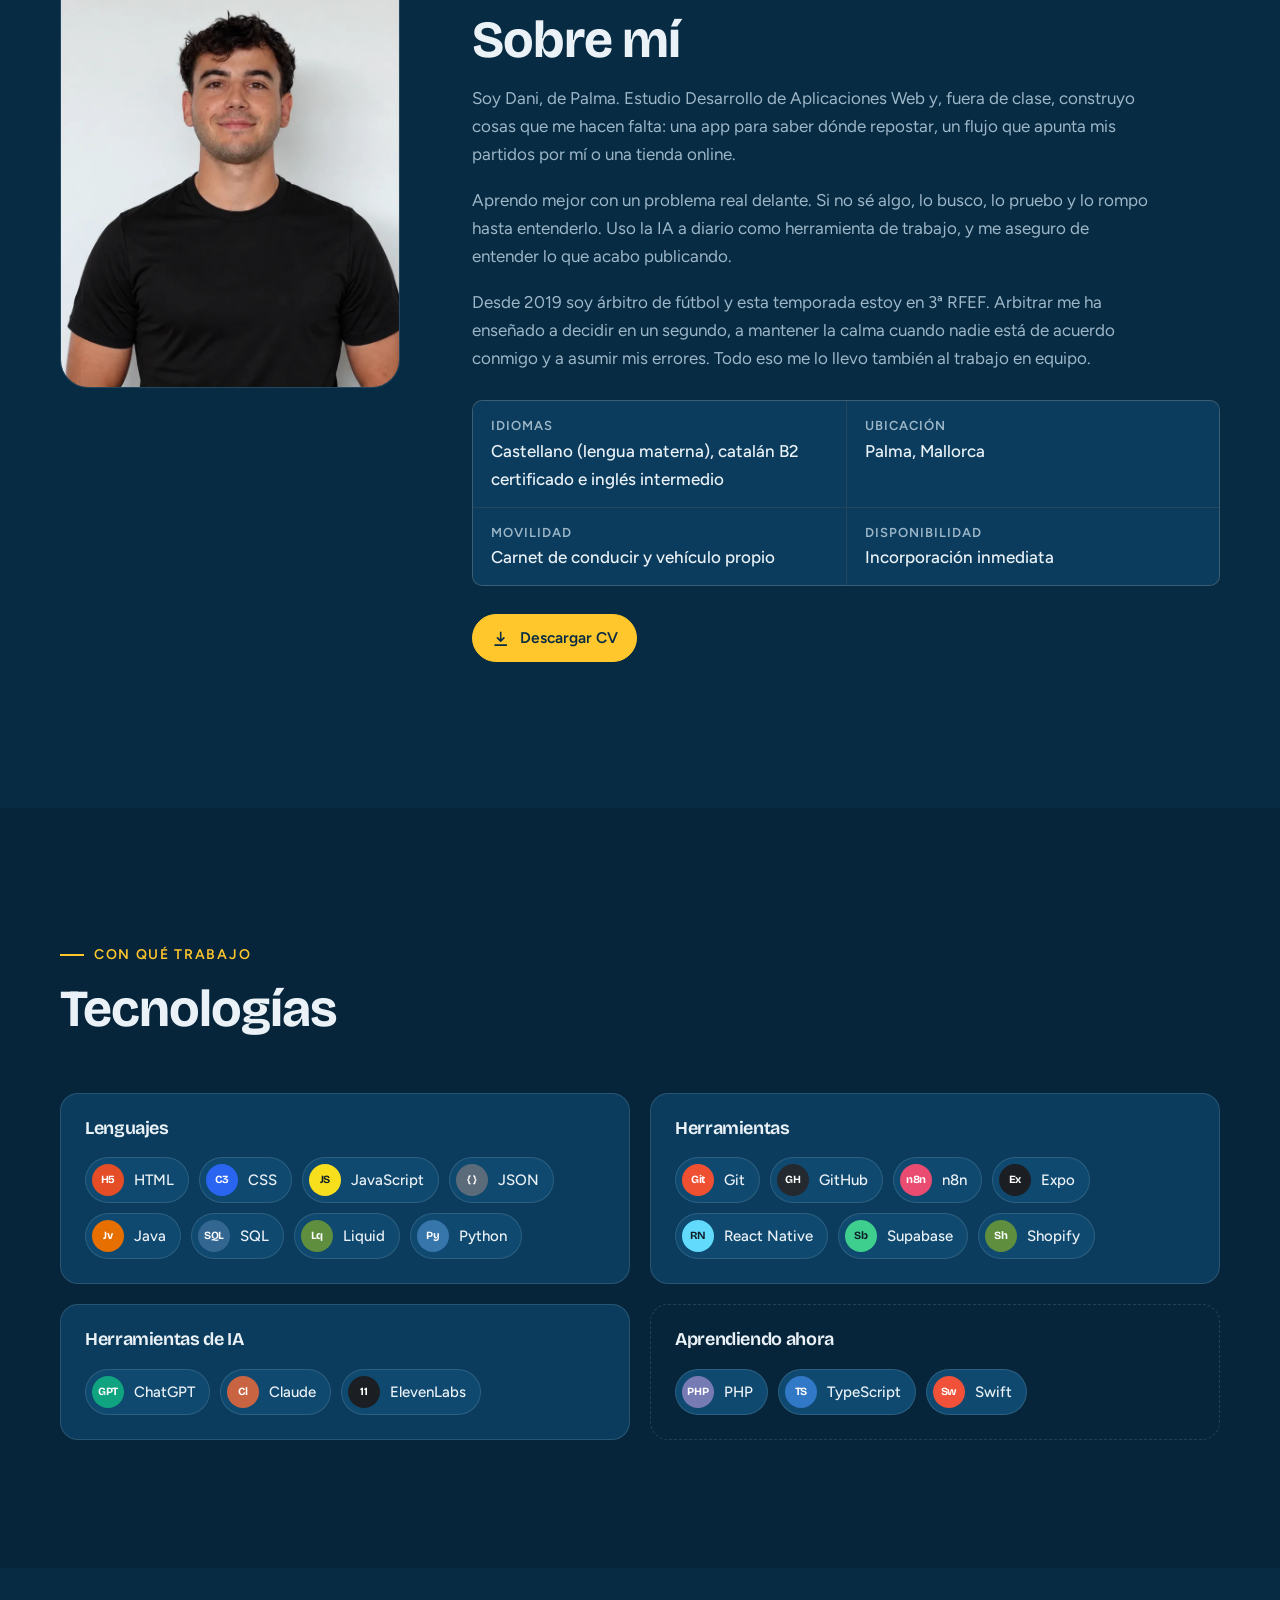
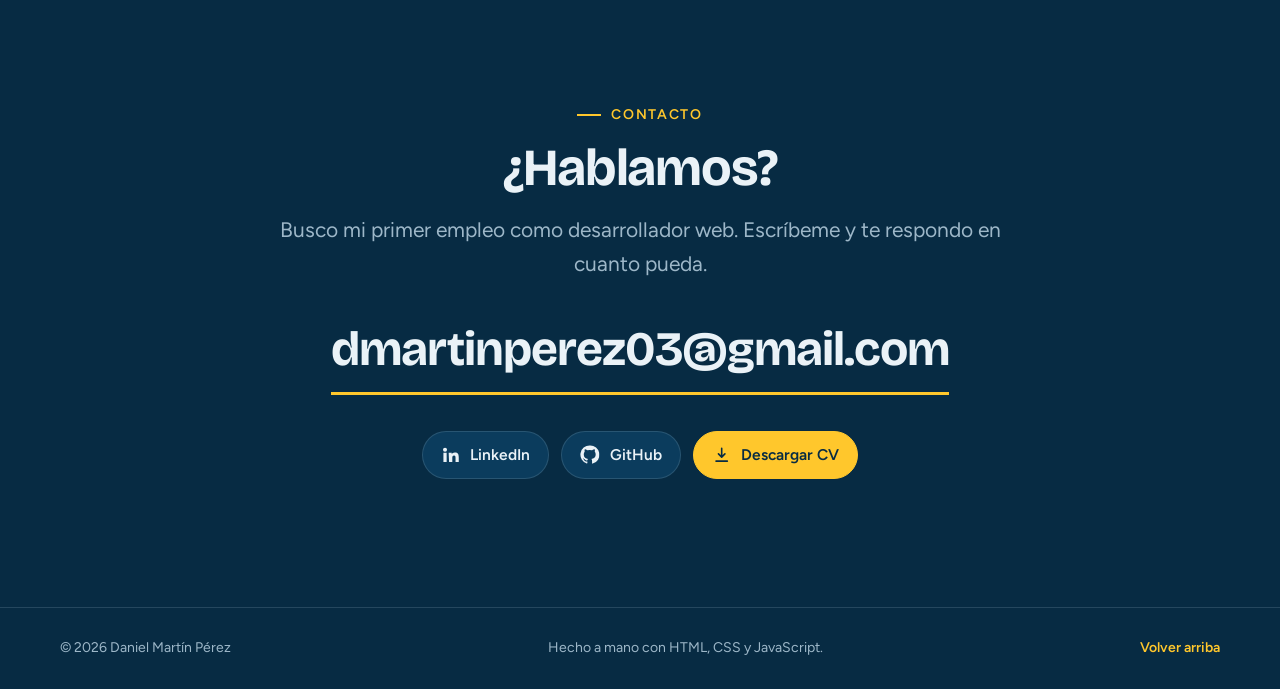
==== commit 809d8c5e: "Añado el proyecto Login animado: tarjeta, página en ES/CA/EN, sitemap y enlace desde Pokédex y carta" ====
--- a/index.html
+++ b/index.html
@@ -308,6 +308,22 @@
               <p class="card__desc" data-i18n="pok.card">Buscador de Pokémon y de cartas del juego de cartas, en español, inglés y japonés, con precios orientativos y álbumes tipo binder para llevar tu colección.</p>
               <ul class="tags" aria-label="Tecnologías" data-i18n-attr="aria-label=a11y.techList">
                 <li>HTML</li><li>CSS</li><li>JavaScript</li><li>APIs</li>
+              </ul>
+            </div>
+          </article>
+
+          <article class="card reveal">
+            <div class="card__media card__media--browser">
+              <img src="assets/img/proyectos/login-animado-web.webp" width="1280" height="720" loading="lazy" alt="Panel de Tinta en tema oscuro con tres cifras, la gráfica de actividad de la semana y la lista de notas recientes" data-i18n-attr="alt=login.coverAlt">
+              <span class="card__cta" aria-hidden="true"><span data-i18n="projects.view">Ver proyecto</span>
+                <svg class="icon"><use href="assets/icons/sprite.svg#arrow-right"/></svg></span>
+            </div>
+            <div class="card__body">
+              <p class="card__status"><span class="dot dot--green"></span><span data-i18n="login.status">Publicado</span> · 2026</p>
+              <h3 class="card__title"><a href="proyectos/login-animado.html" data-i18n="login.title">Login animado</a></h3>
+              <p class="card__desc" data-i18n="login.card">Registro e inicio de sesión con una base de datos en el navegador, un mini panel de notas, español e inglés y cambio de tema con una mancha de tinta que se extiende.</p>
+              <ul class="tags" aria-label="Tecnologías" data-i18n-attr="aria-label=a11y.techList">
+                <li>HTML</li><li>CSS</li><li>JavaScript</li><li>IndexedDB</li>
               </ul>
             </div>
           </article>
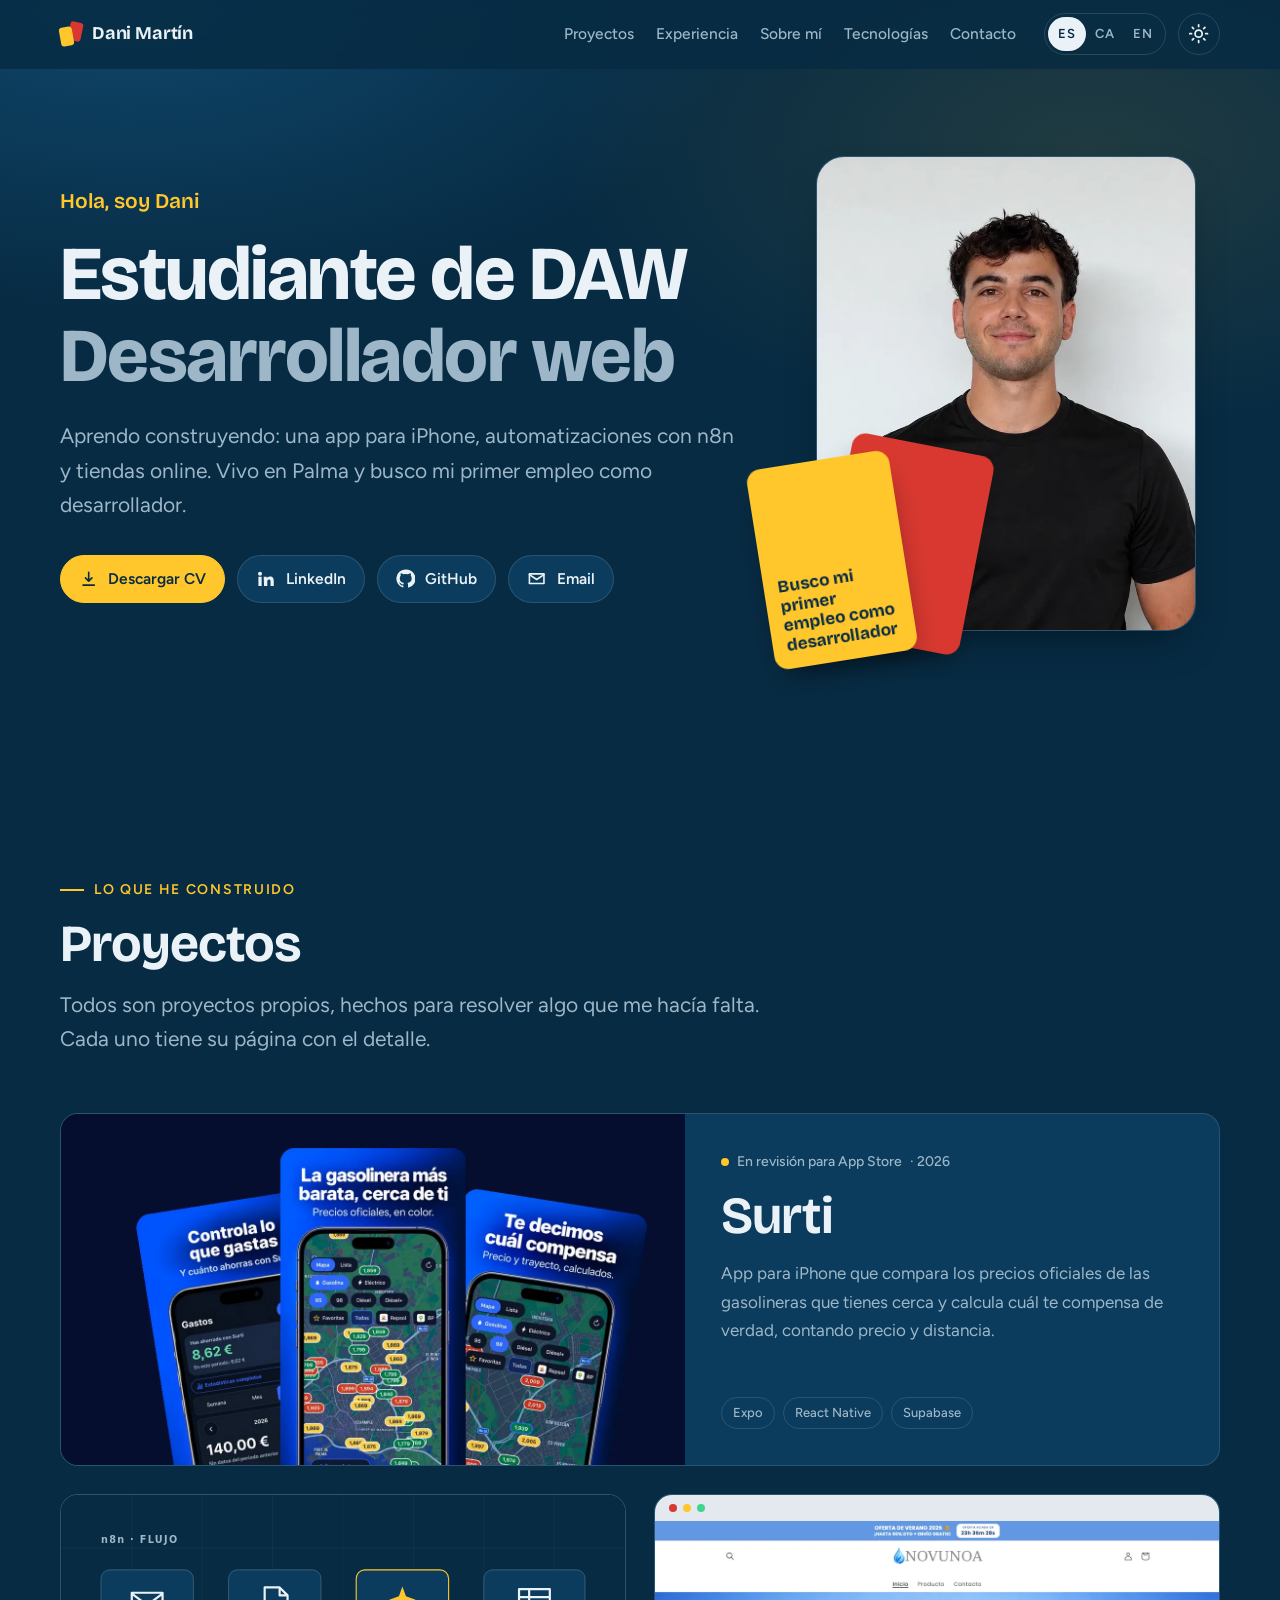
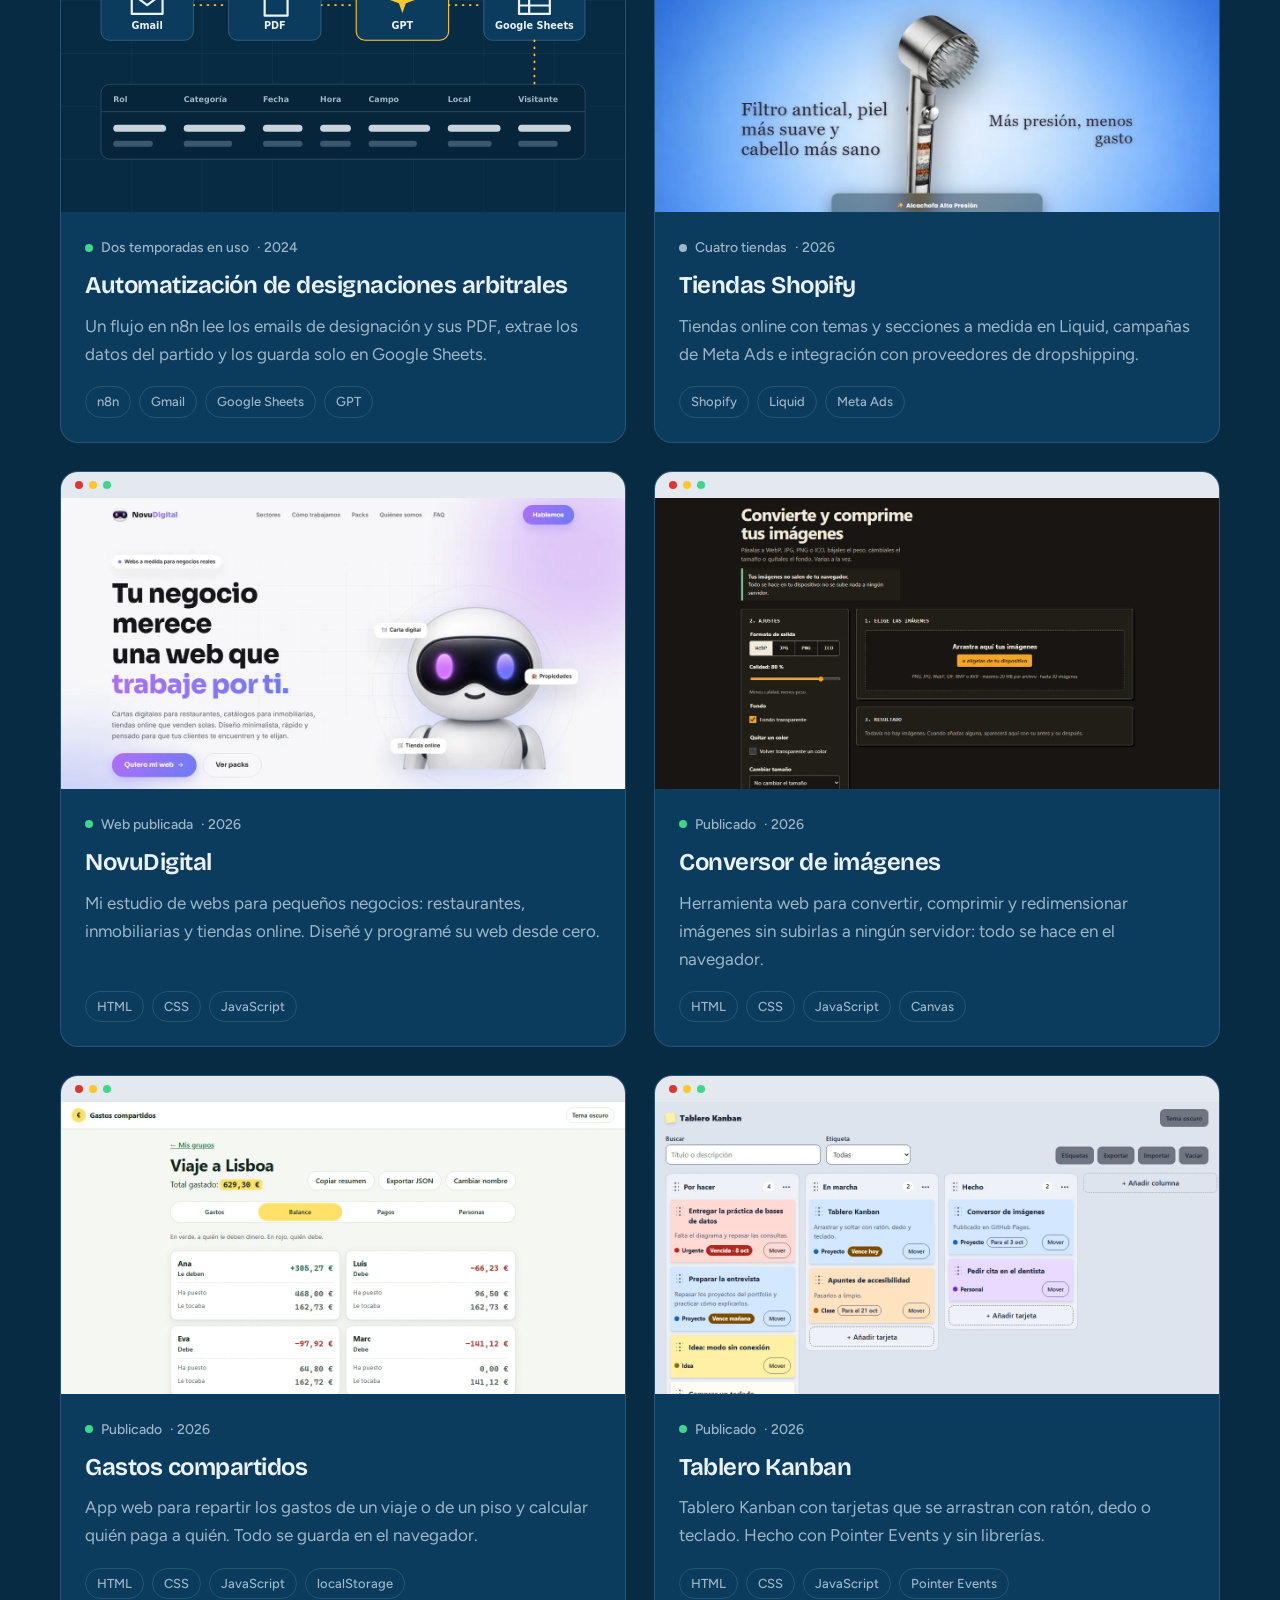
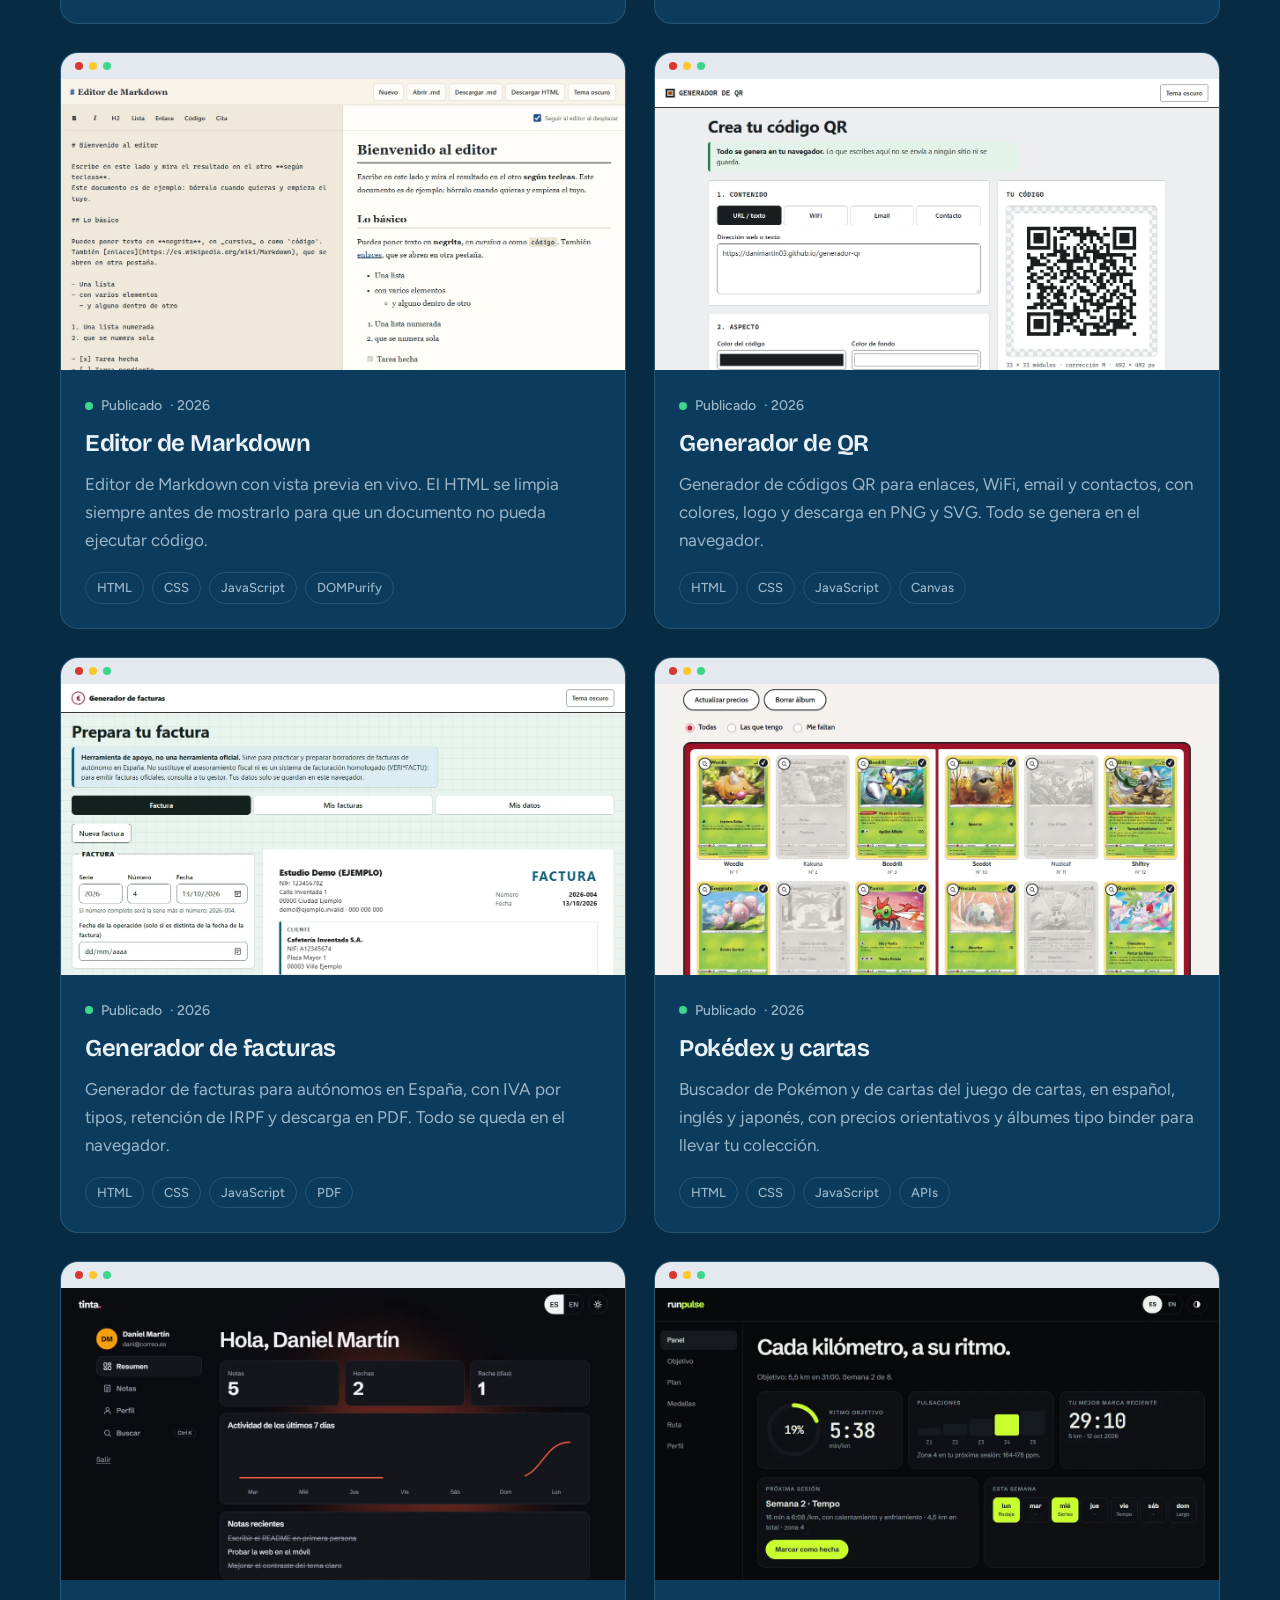
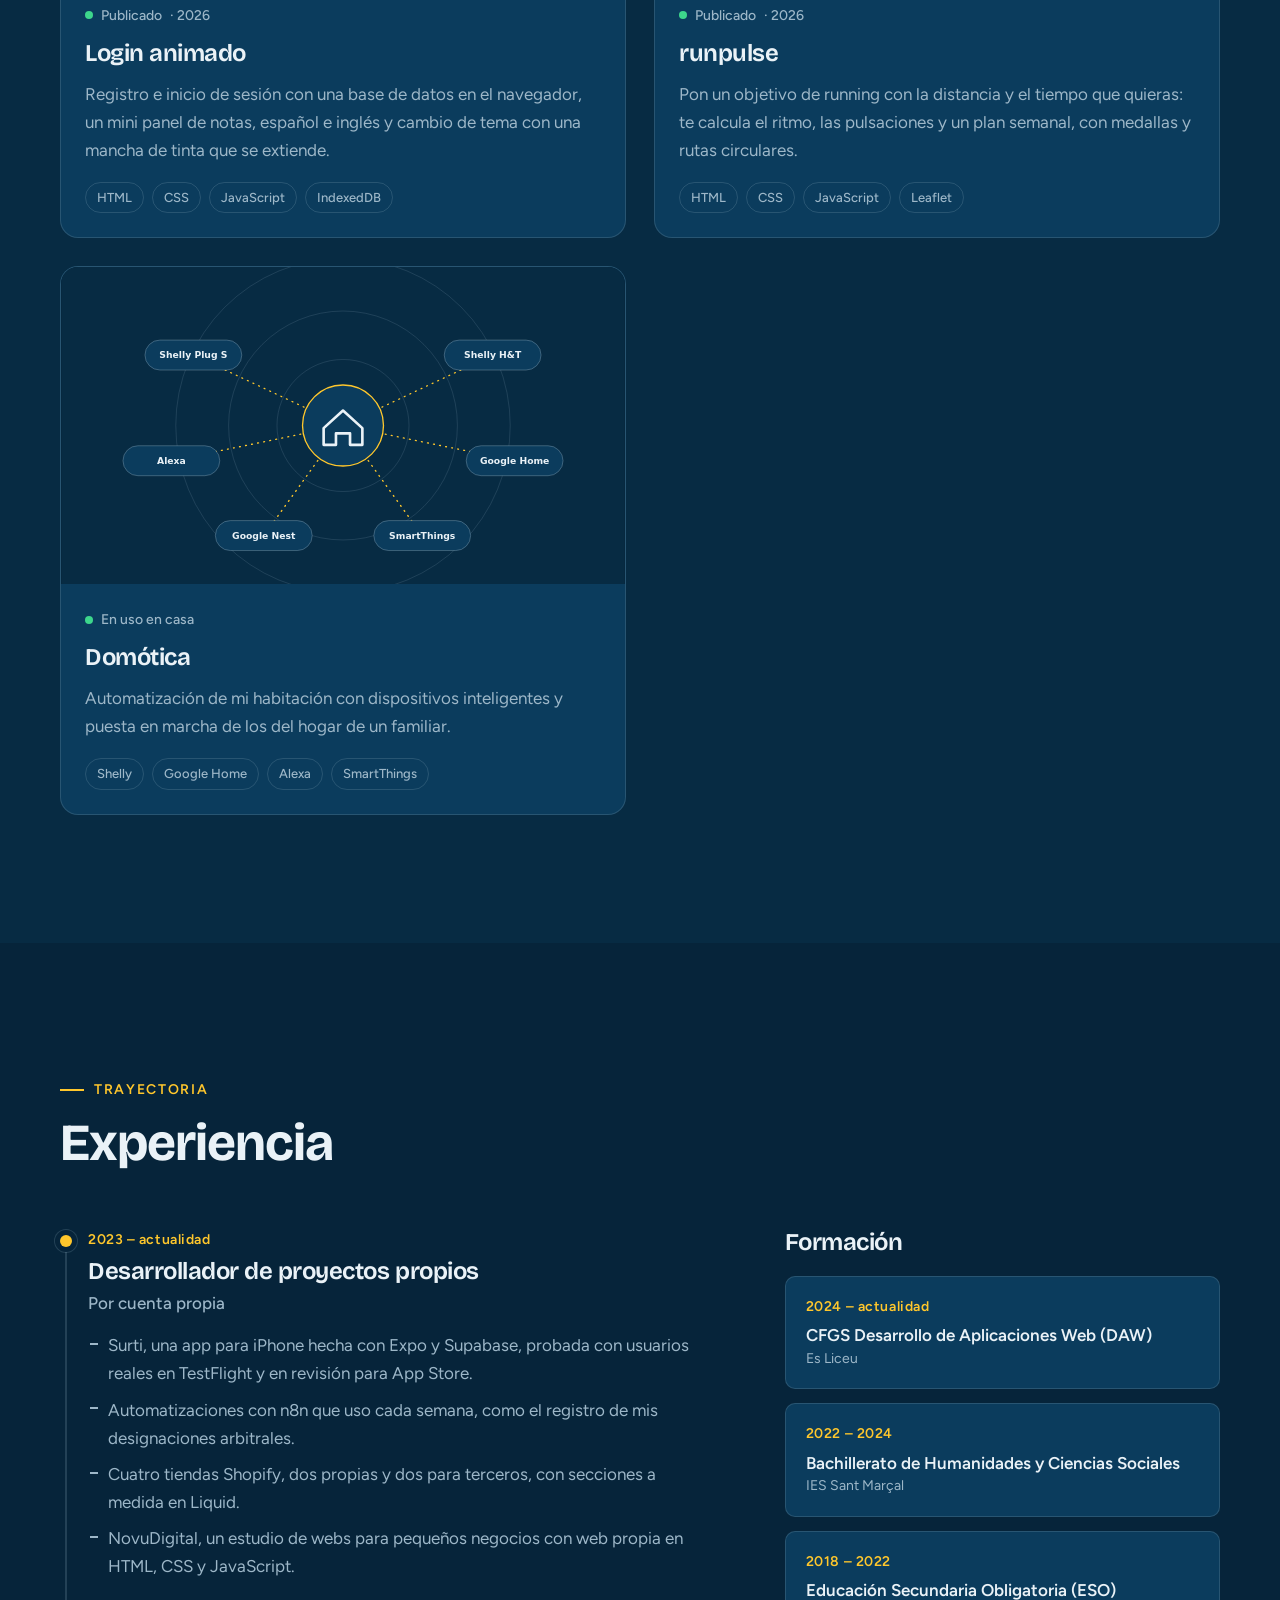
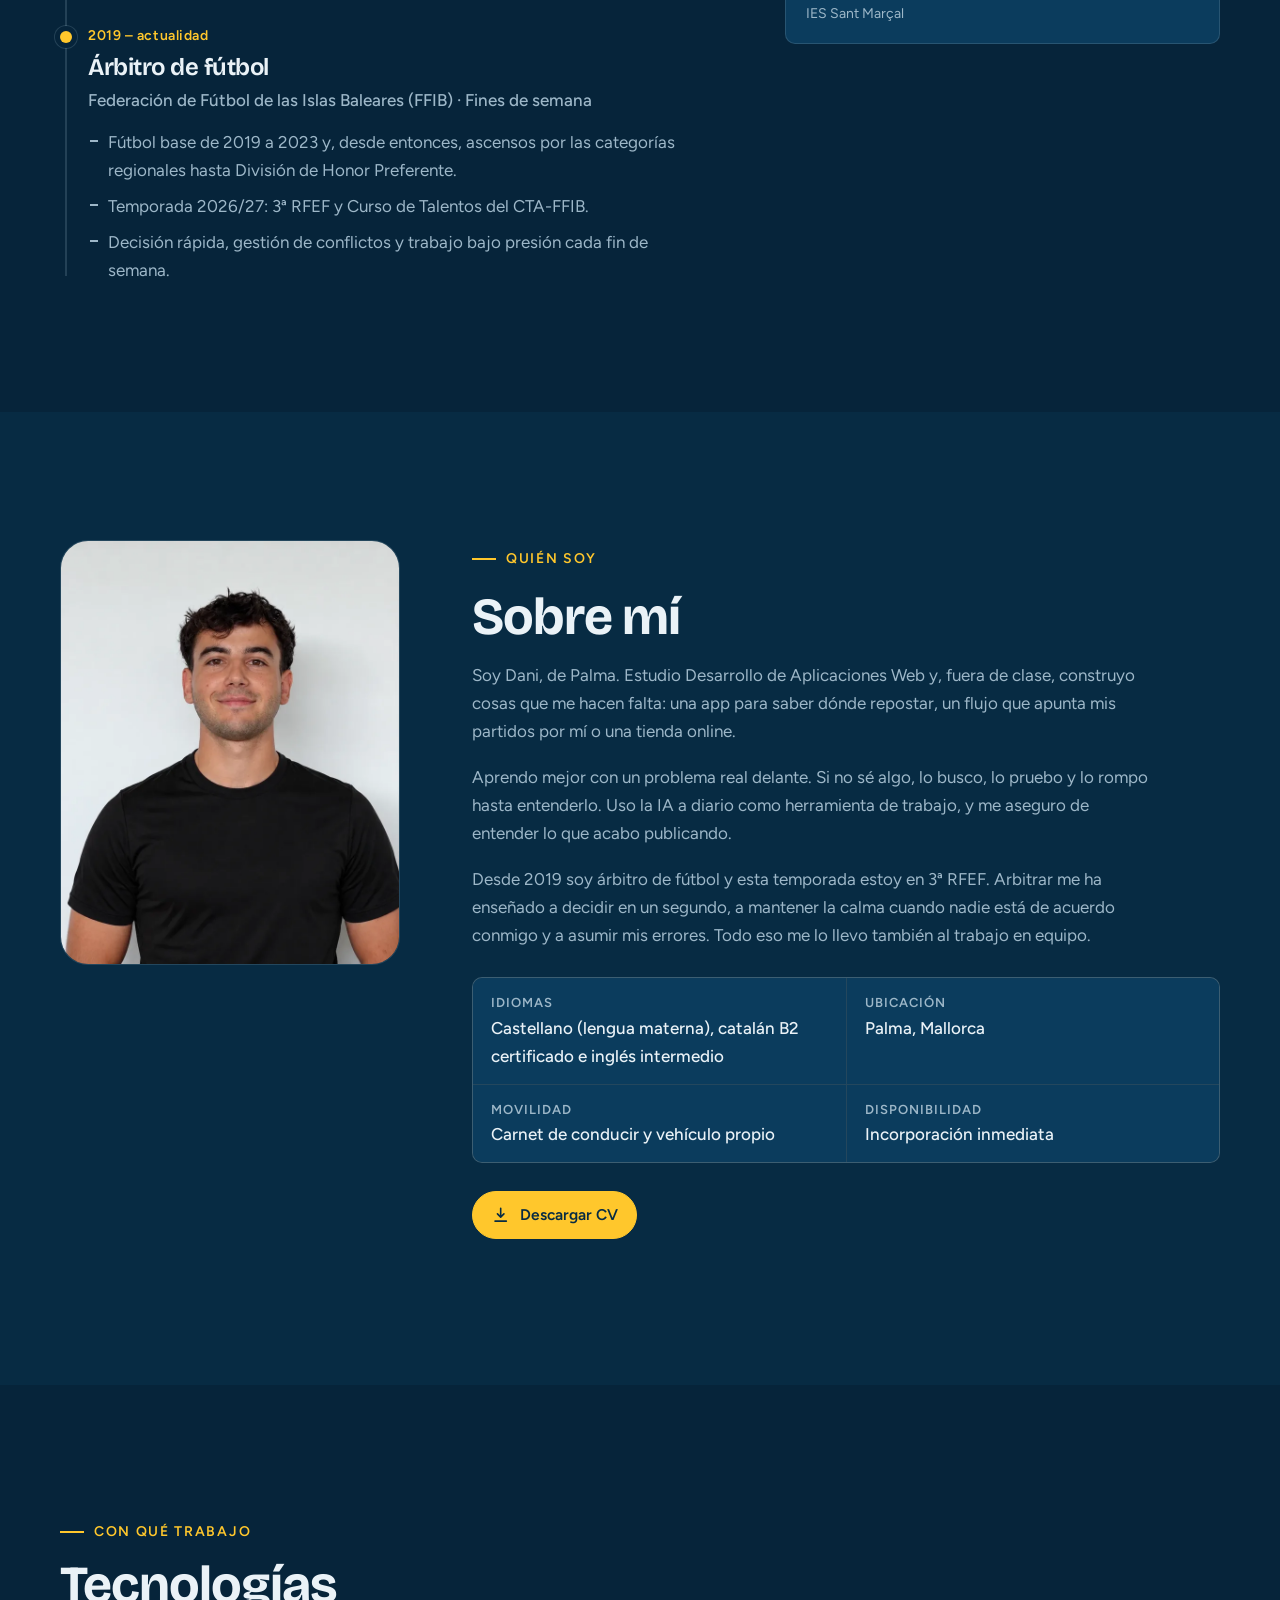
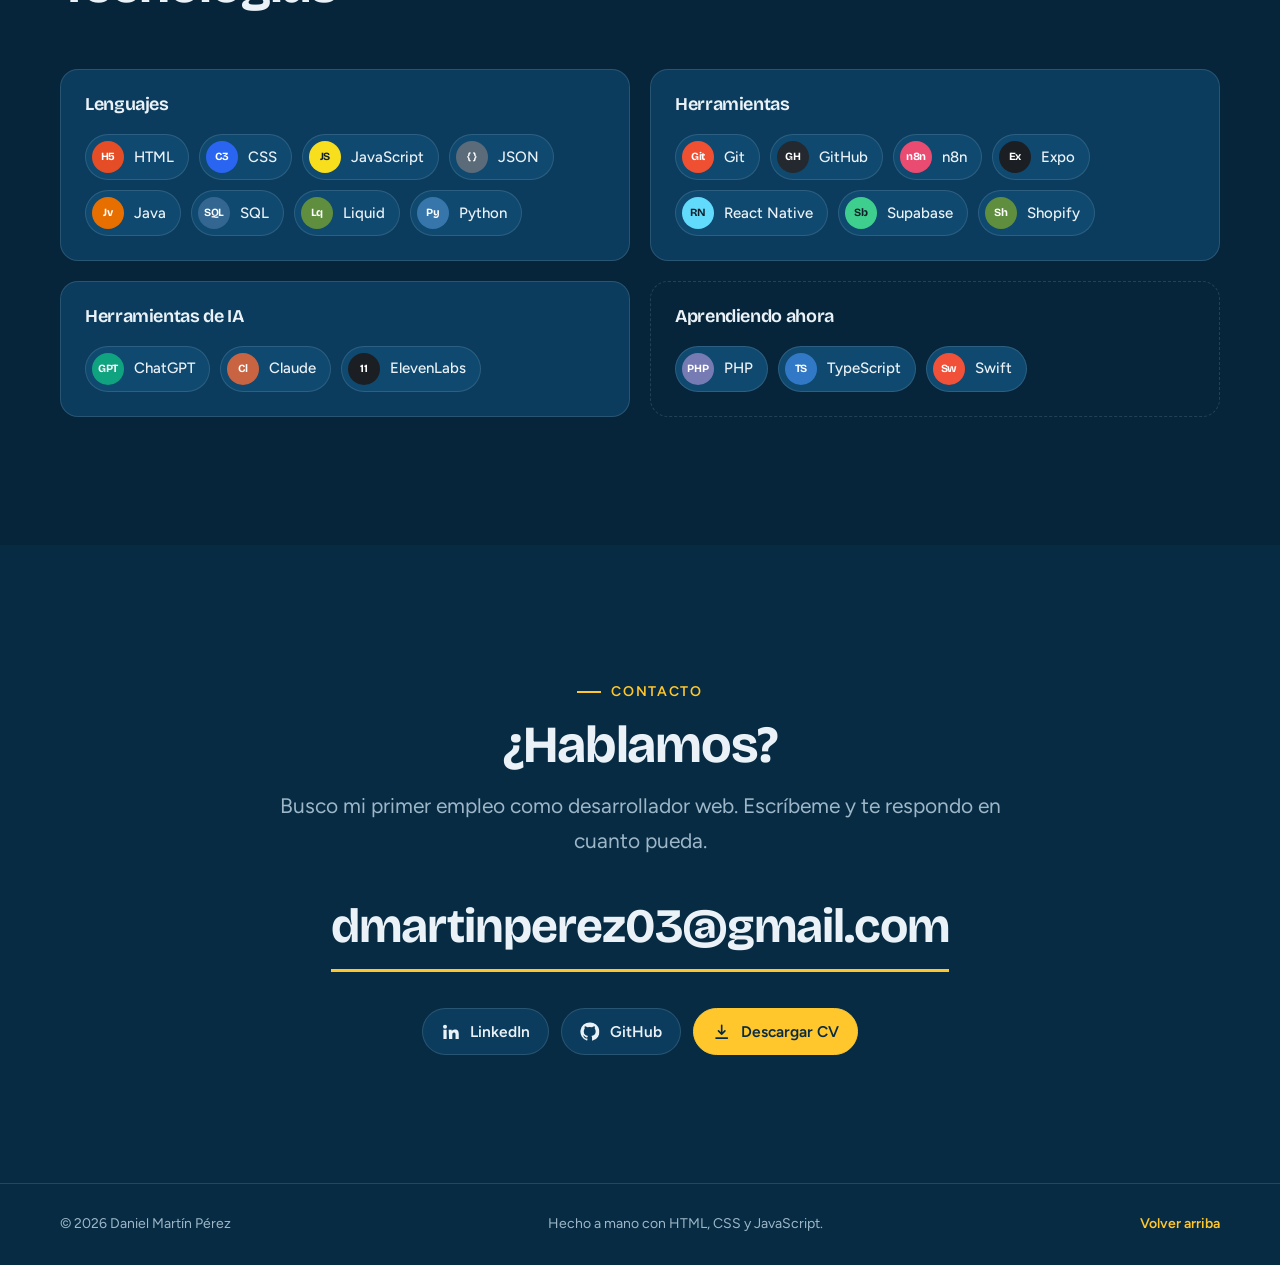
==== commit 7be0d944: "Añado el proyecto runpulse: tarjeta, página en ES/CA/EN, sitemap y enlace desde Login animado" ====
--- a/index.html
+++ b/index.html
@@ -324,6 +324,22 @@
               <p class="card__desc" data-i18n="login.card">Registro e inicio de sesión con una base de datos en el navegador, un mini panel de notas, español e inglés y cambio de tema con una mancha de tinta que se extiende.</p>
               <ul class="tags" aria-label="Tecnologías" data-i18n-attr="aria-label=a11y.techList">
                 <li>HTML</li><li>CSS</li><li>JavaScript</li><li>IndexedDB</li>
+              </ul>
+            </div>
+          </article>
+
+          <article class="card reveal">
+            <div class="card__media card__media--browser">
+              <img src="assets/img/proyectos/runpulse-web.webp" width="1280" height="720" loading="lazy" alt="Panel de runpulse en tema oscuro con el ritmo objetivo, las zonas de pulso, la mejor marca, la próxima sesión y la semana" data-i18n-attr="alt=run.coverAlt">
+              <span class="card__cta" aria-hidden="true"><span data-i18n="projects.view">Ver proyecto</span>
+                <svg class="icon"><use href="assets/icons/sprite.svg#arrow-right"/></svg></span>
+            </div>
+            <div class="card__body">
+              <p class="card__status"><span class="dot dot--green"></span><span data-i18n="run.status">Publicado</span> · 2026</p>
+              <h3 class="card__title"><a href="proyectos/runpulse.html" data-i18n="run.title">runpulse</a></h3>
+              <p class="card__desc" data-i18n="run.card">Pon un objetivo de running con la distancia y el tiempo que quieras: te calcula el ritmo, las pulsaciones y un plan semanal, con medallas y rutas circulares.</p>
+              <ul class="tags" aria-label="Tecnologías" data-i18n-attr="aria-label=a11y.techList">
+                <li>HTML</li><li>CSS</li><li>JavaScript</li><li>Leaflet</li>
               </ul>
             </div>
           </article>
